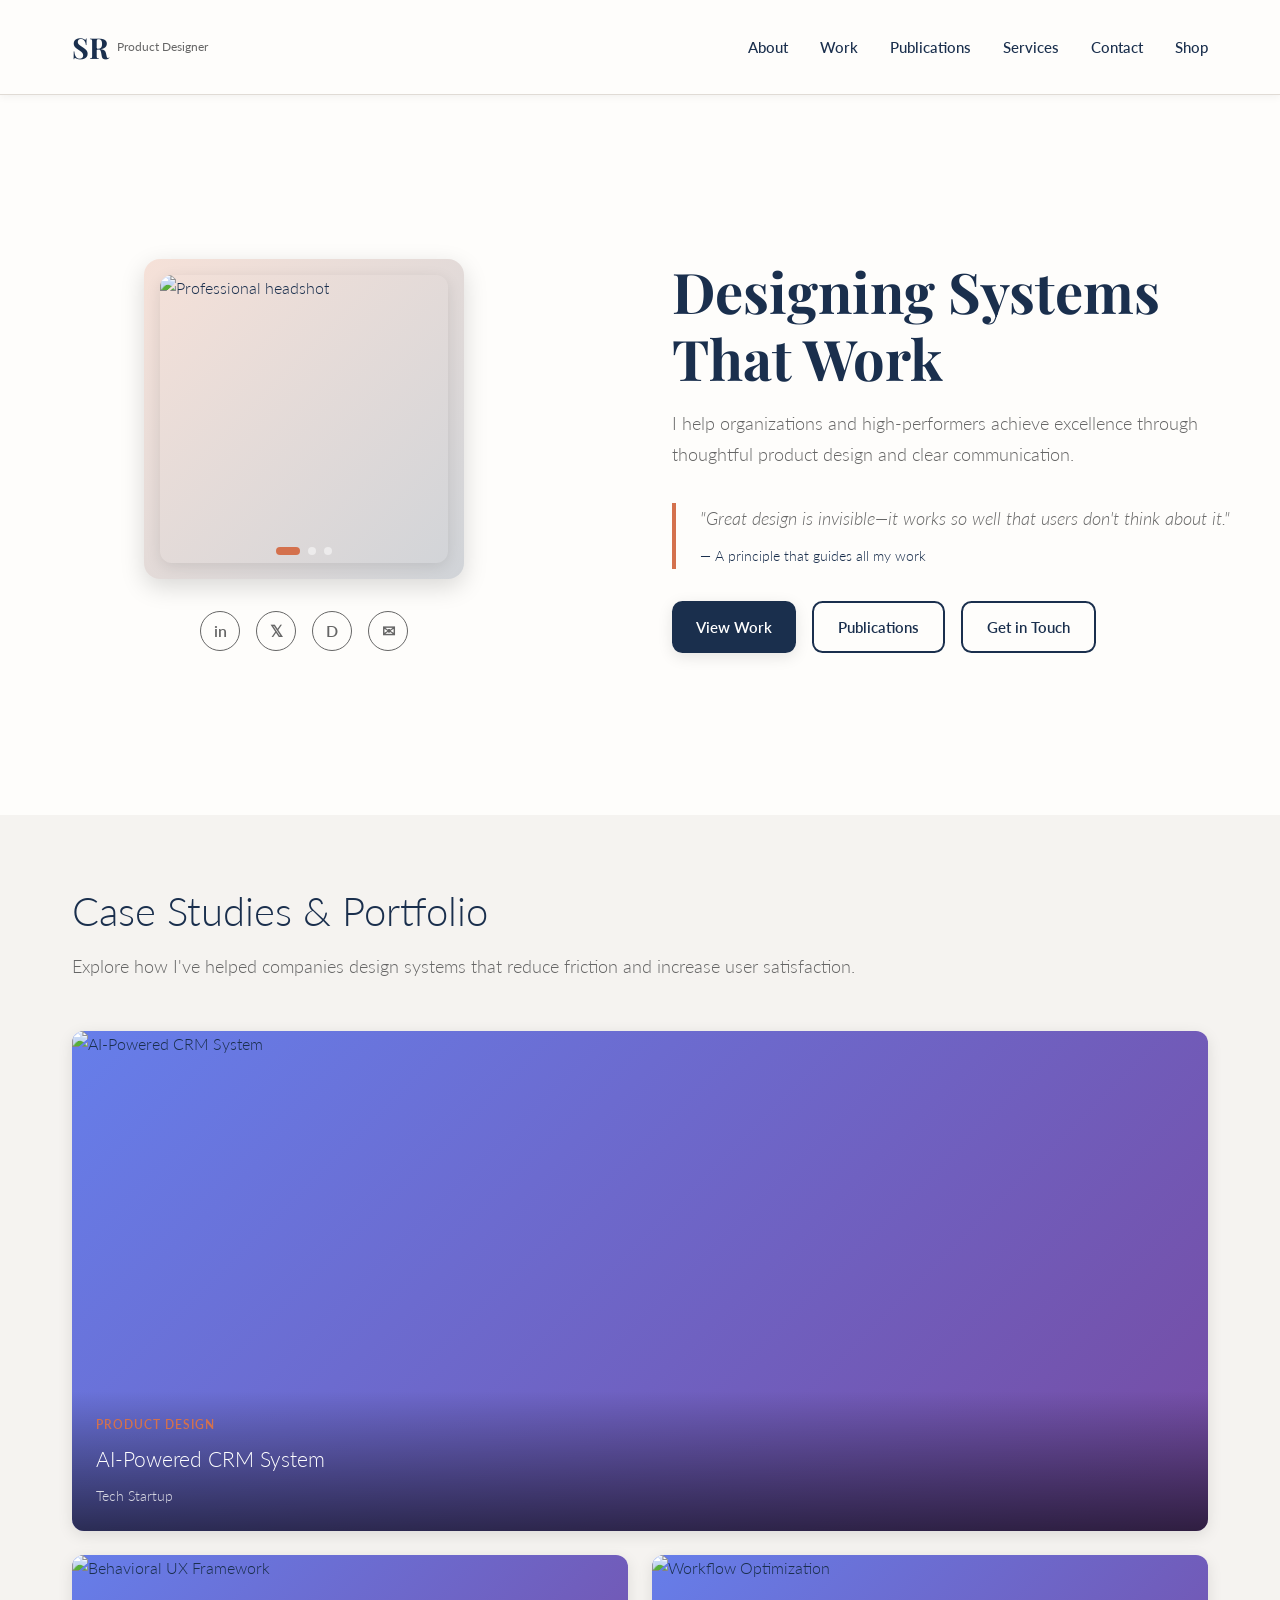
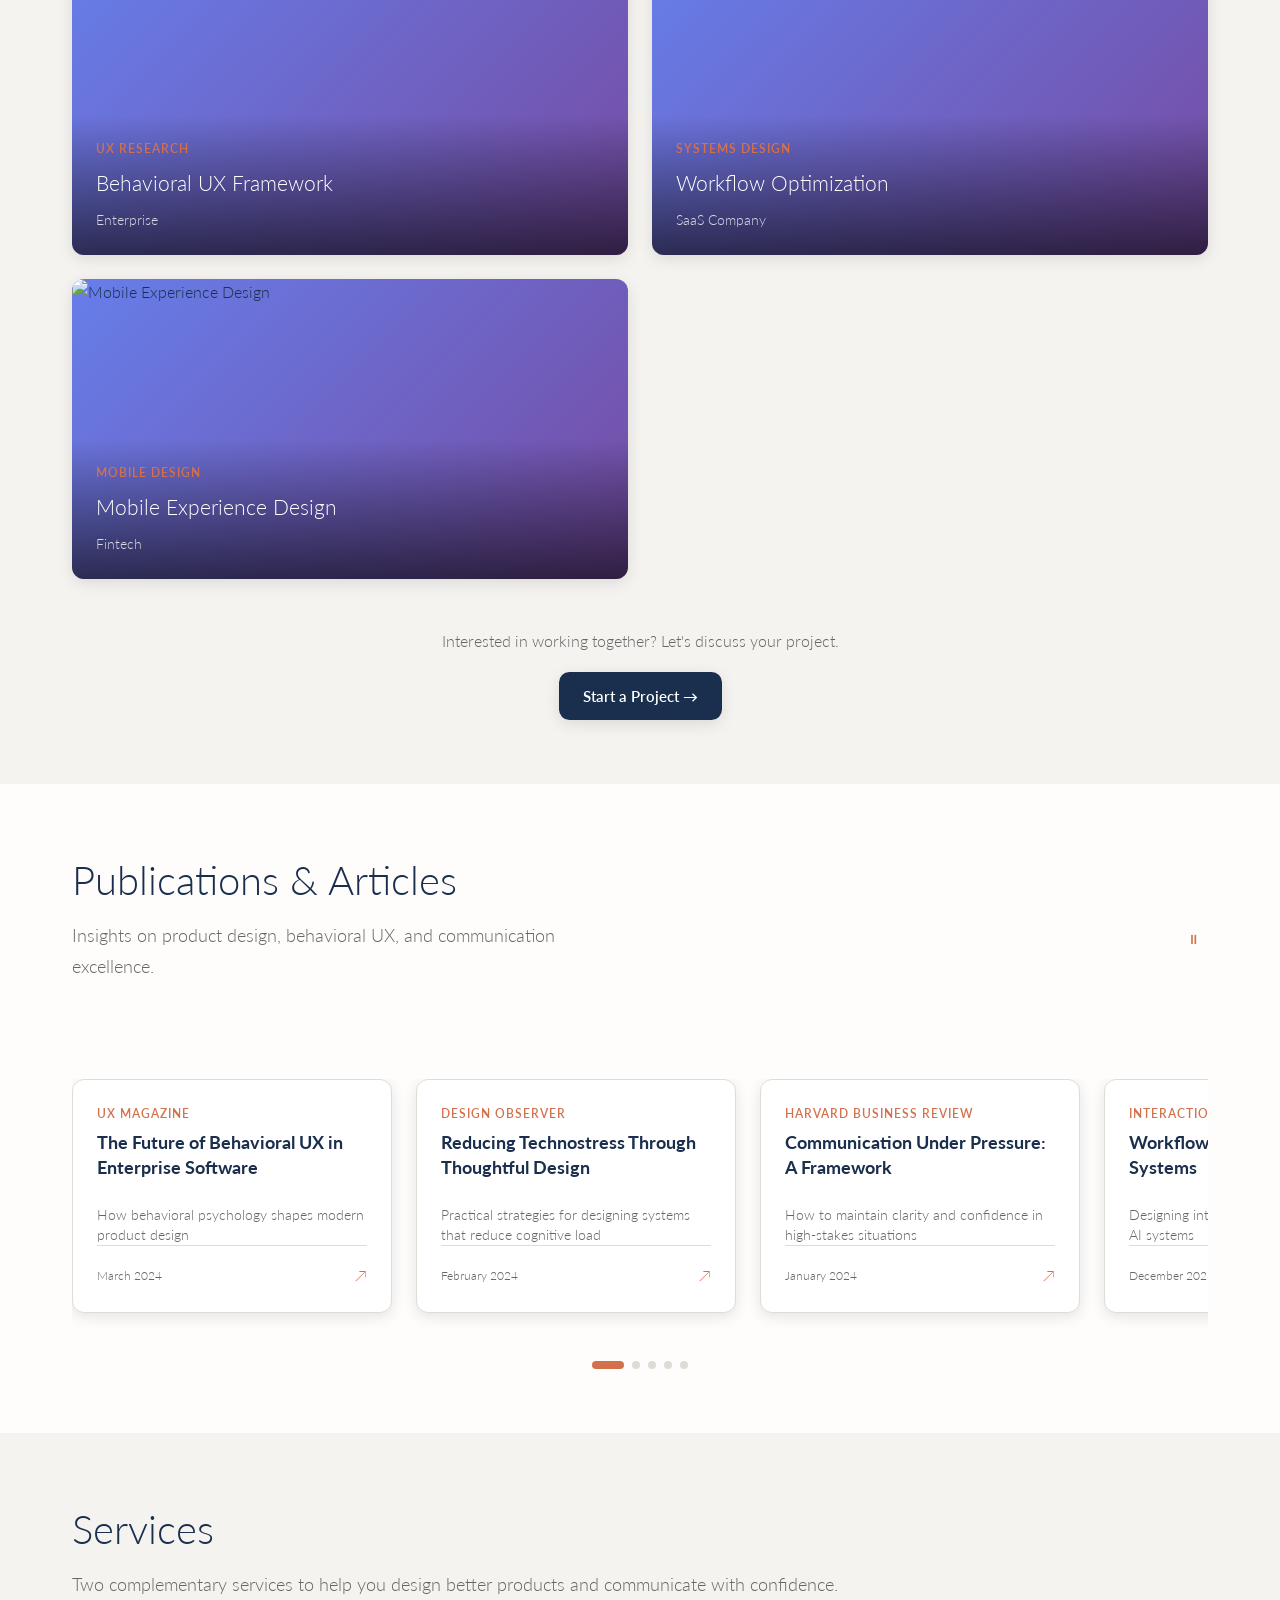
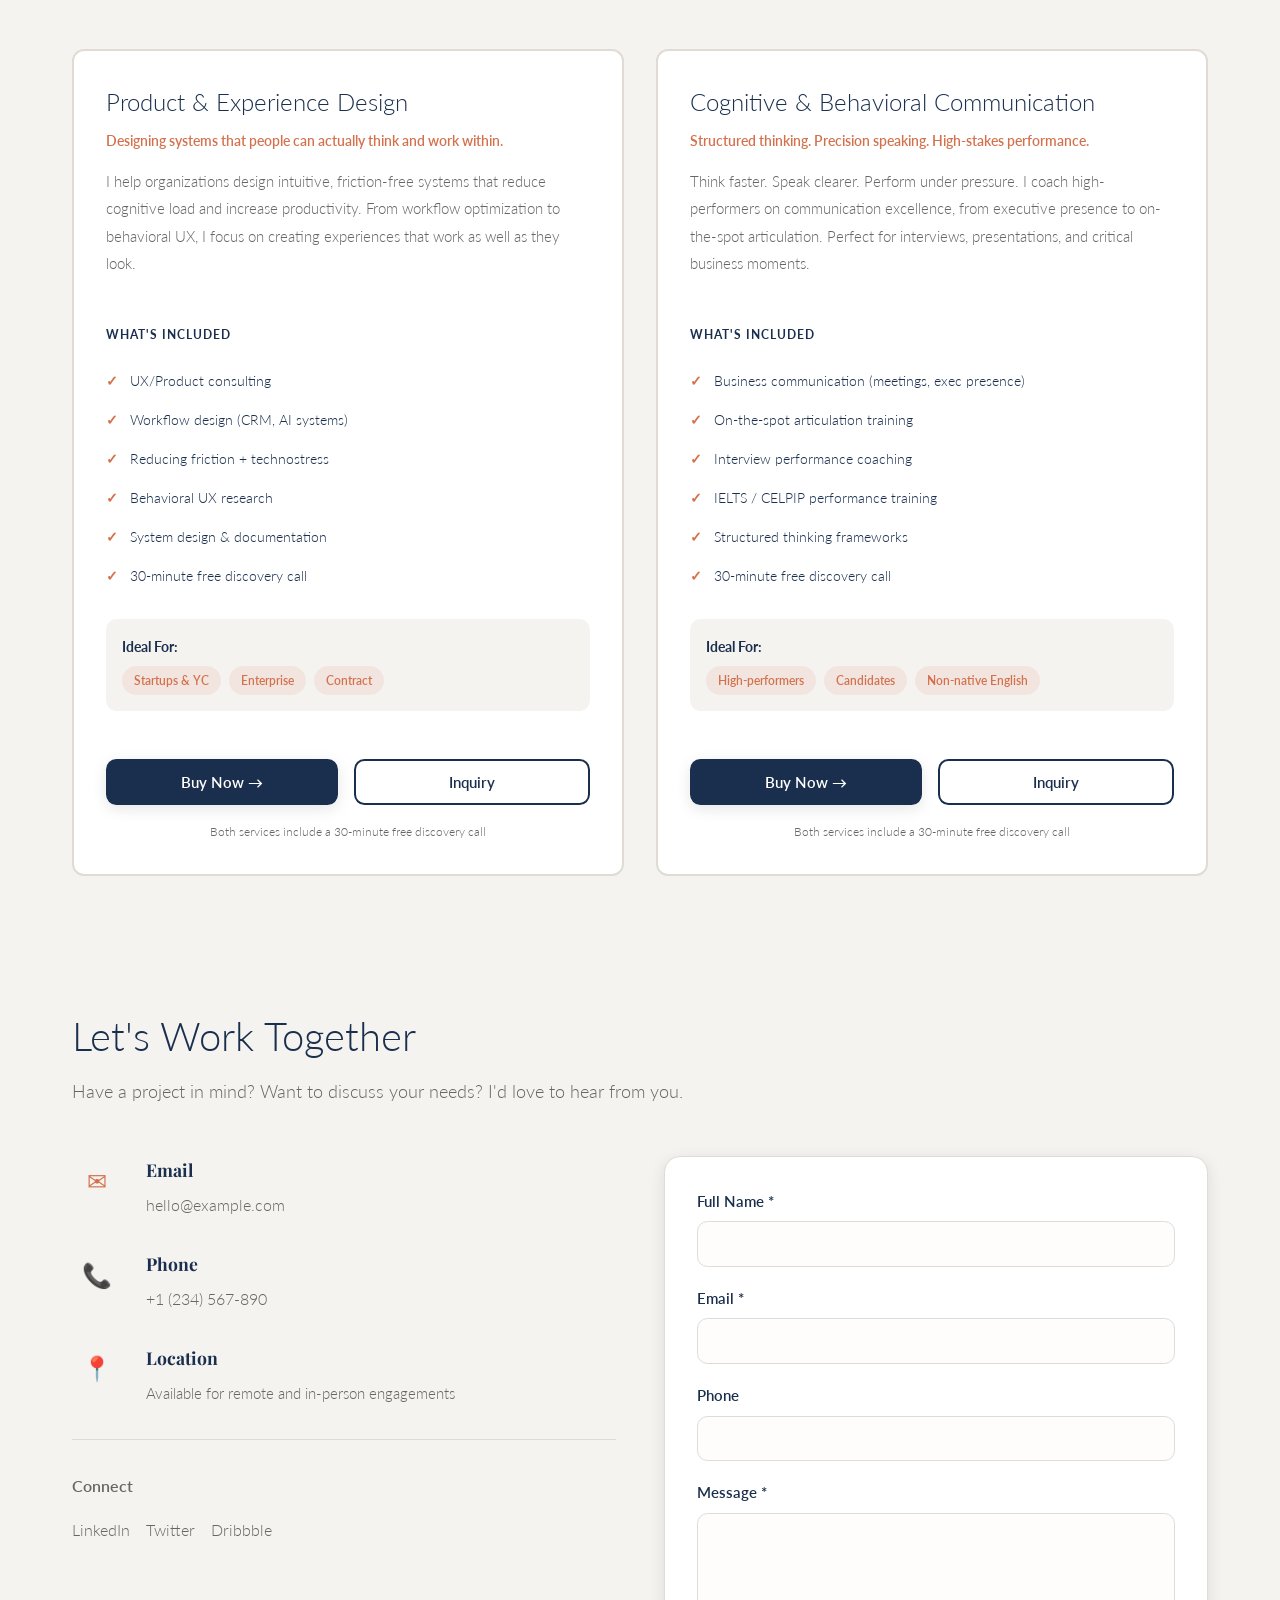
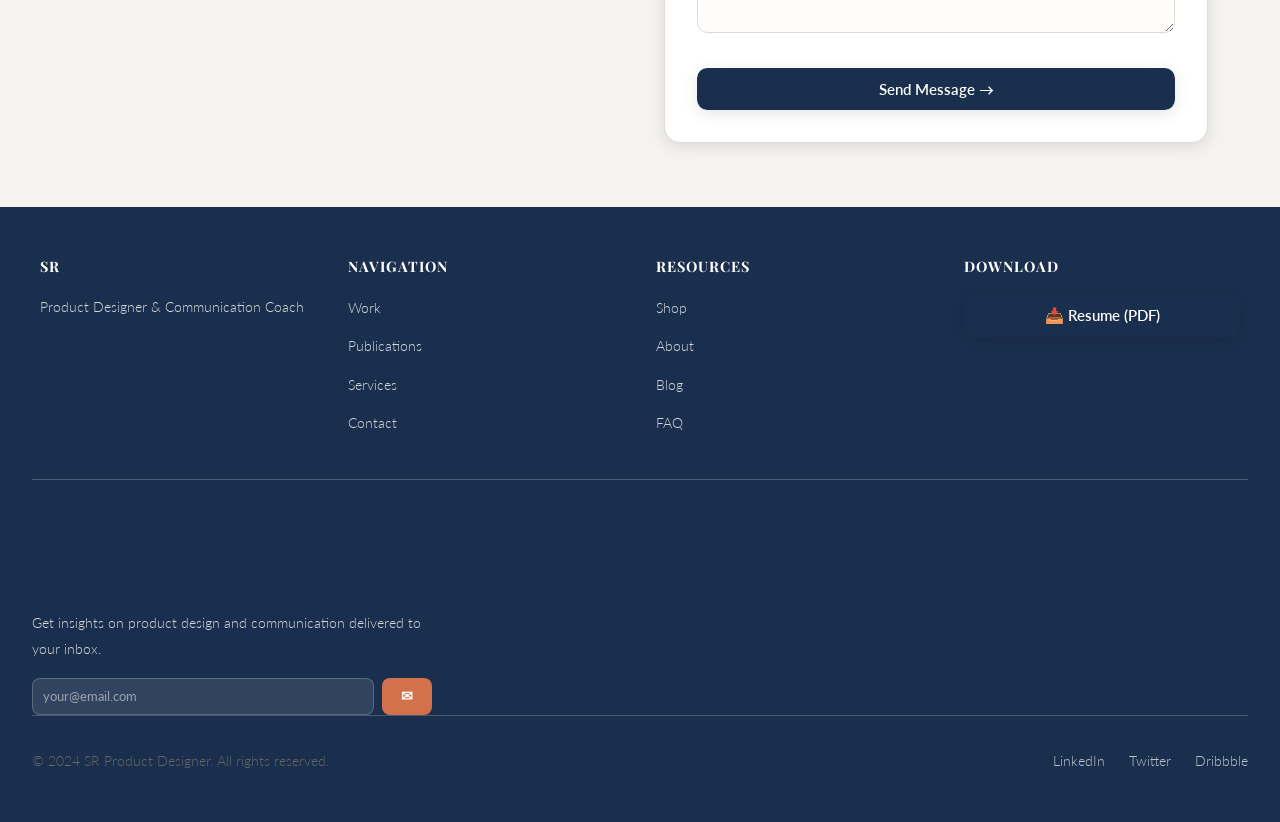
==== index.html @ 40fbd29f "Add files via upload" ====
<!DOCTYPE html>
<html lang="en">
<head>
  <meta charset="UTF-8">
  <meta name="viewport" content="width=device-width, initial-scale=1.0">
  <title>SR - Product Designer & Communication Coach</title>
  <link rel="preconnect" href="https://fonts.googleapis.com">
  <link rel="preconnect" href="https://fonts.gstatic.com" crossorigin>
  <link href="https://fonts.googleapis.com/css2?family=Playfair+Display:wght@600;700;800&family=Lato:wght@300;400;500;600;700&display=swap" rel="stylesheet">
  <link rel="stylesheet" href="styles.css">
</head>
<body>
  <!-- HEADER -->
  <header>
    <div class="header-container">
      <a href="index.html" class="logo">SR <span class="logo-subtitle">Product Designer</span></a>
      <nav>
        <a href="about.html">About</a>
        <a href="#case-studies">Work</a>
        <a href="#publications">Publications</a>
        <a href="#services">Services</a>
        <a href="#contact">Contact</a>
        <a href="shop.html">Shop</a>
      </nav>
    </div>
  </header>

  <!-- HERO SECTION -->
  <section class="hero">
    <div class="hero-image">
      <div class="hero-image-wrapper">
        <div class="hero-image-outer"></div>
        <div class="hero-image-inner">
          <img src="" alt="Professional headshot" style="opacity: 1; transition: opacity 0.7s ease;">
        </div>
        <div class="carousel-dots">
          <button class="active"></button>
          <button></button>
          <button></button>
        </div>
      </div>
      <div class="social-icons">
        <a href="https://linkedin.com" target="_blank" title="LinkedIn">in</a>
        <a href="https://twitter.com" target="_blank" title="Twitter">𝕏</a>
        <a href="https://dribbble.com" target="_blank" title="Dribbble">D</a>
        <a href="mailto:hello@example.com" title="Email">✉</a>
      </div>
    </div>

    <div class="hero-content">
      <h1>Designing Systems That Work</h1>
      <p class="subtitle">I help organizations and high-performers achieve excellence through thoughtful product design and clear communication.</p>
      
      <blockquote class="hero-quote">
        <p>"Great design is invisible—it works so well that users don't think about it."</p>
        <p class="hero-quote-author">— A principle that guides all my work</p>
      </blockquote>

      <div class="hero-cta">
        <a href="#case-studies" class="btn btn-primary">View Work</a>
        <a href="#publications" class="btn btn-outline">Publications</a>
        <a href="#contact" class="btn btn-outline">Get in Touch</a>
      </div>
    </div>
  </section>

  <!-- CASE STUDIES SECTION -->
  <section id="case-studies" class="alt-bg">
    <div class="container">
      <div class="section-title">Case Studies & Portfolio</div>
      <p class="section-subtitle">Explore how I've helped companies design systems that reduce friction and increase user satisfaction.</p>

      <div class="case-grid">
        <a href="case-study.html?id=project-1" class="case-card-link">
          <div class="case-card">
            <div class="case-card-image">
              <img src="https://images.unsplash.com/photo-1552664730-d307ca884978?w=600&h=400&fit=crop" alt="AI-Powered CRM System">
            </div>
            <div class="case-card-overlay">
              <div class="case-card-overlay-content">
                <div class="case-card-overlay-category">Product Design</div>
                <div class="case-card-overlay-title">AI-Powered CRM System</div>
                <div class="case-card-overlay-description">Redesigned workflow for enterprise CRM with AI integration</div>
                <div class="case-card-overlay-cta">View Case Study →</div>
              </div>
            </div>
            <div class="case-card-static">
              <div class="case-card-static-category">Product Design</div>
              <div class="case-card-static-title">AI-Powered CRM System</div>
              <div class="case-card-static-company">Tech Startup</div>
            </div>
          </div>
        </a>

        <a href="case-study.html?id=project-2" class="case-card-link">
          <div class="case-card">
            <div class="case-card-image">
              <img src="https://images.unsplash.com/photo-1517694712202-14dd9538aa97?w=600&h=400&fit=crop" alt="Behavioral UX Framework">
            </div>
            <div class="case-card-overlay">
              <div class="case-card-overlay-content">
                <div class="case-card-overlay-category">UX Research</div>
                <div class="case-card-overlay-title">Behavioral UX Framework</div>
                <div class="case-card-overlay-description">Reduced technostress through behavioral design principles</div>
                <div class="case-card-overlay-cta">View Case Study →</div>
              </div>
            </div>
            <div class="case-card-static">
              <div class="case-card-static-category">UX Research</div>
              <div class="case-card-static-title">Behavioral UX Framework</div>
              <div class="case-card-static-company">Enterprise</div>
            </div>
          </div>
        </a>

        <a href="case-study.html?id=project-3" class="case-card-link">
          <div class="case-card">
            <div class="case-card-image">
              <img src="https://images.unsplash.com/photo-1454165804606-c3d57bc86b40?w=600&h=400&fit=crop" alt="Workflow Optimization">
            </div>
            <div class="case-card-overlay">
              <div class="case-card-overlay-content">
                <div class="case-card-overlay-category">Systems Design</div>
                <div class="case-card-overlay-title">Workflow Optimization</div>
                <div class="case-card-overlay-description">Streamlined complex workflows reducing friction points</div>
                <div class="case-card-overlay-cta">View Case Study →</div>
              </div>
            </div>
            <div class="case-card-static">
              <div class="case-card-static-category">Systems Design</div>
              <div class="case-card-static-title">Workflow Optimization</div>
              <div class="case-card-static-company">SaaS Company</div>
            </div>
          </div>
        </a>

        <a href="case-study.html?id=project-4" class="case-card-link">
          <div class="case-card">
            <div class="case-card-image">
              <img src="https://images.unsplash.com/photo-1512941691920-25bda36dc643?w=600&h=400&fit=crop" alt="Mobile Experience Design">
            </div>
            <div class="case-card-overlay">
              <div class="case-card-overlay-content">
                <div class="case-card-overlay-category">Mobile Design</div>
                <div class="case-card-overlay-title">Mobile Experience Design</div>
                <div class="case-card-overlay-description">Designed intuitive mobile banking experience</div>
                <div class="case-card-overlay-cta">View Case Study →</div>
              </div>
            </div>
            <div class="case-card-static">
              <div class="case-card-static-category">Mobile Design</div>
              <div class="case-card-static-title">Mobile Experience Design</div>
              <div class="case-card-static-company">Fintech</div>
            </div>
          </div>
        </a>
      </div>

      <div class="case-cta">
        <p>Interested in working together? Let's discuss your project.</p>
        <a href="#contact" class="btn btn-primary">Start a Project →</a>
      </div>
    </div>
  </section>

  <!-- PUBLICATIONS SECTION -->
  <section id="publications">
    <div class="container">
      <div class="publications-header">
        <div class="publications-header-left">
          <div class="section-title">Publications & Articles</div>
          <p class="section-subtitle">Insights on product design, behavioral UX, and communication excellence.</p>
        </div>
        <div class="publications-controls">
          <button title="Play/Pause carousel">⏸</button>
        </div>
      </div>

      <div class="publications-carousel">
        <div class="publications-scroll">
          <a href="https://uxmag.com" target="_blank" class="publication-card">
            <div class="publication-card-header">
              <div class="publication-card-publication">UX Magazine</div>
              <div class="publication-card-title">The Future of Behavioral UX in Enterprise Software</div>
            </div>
            <p class="publication-card-excerpt">How behavioral psychology shapes modern product design</p>
            <div class="publication-card-footer">
              <div class="publication-card-date">March 2024</div>
              <div class="publication-card-icon">↗</div>
            </div>
          </a>

          <a href="https://designobserver.com" target="_blank" class="publication-card">
            <div class="publication-card-header">
              <div class="publication-card-publication">Design Observer</div>
              <div class="publication-card-title">Reducing Technostress Through Thoughtful Design</div>
            </div>
            <p class="publication-card-excerpt">Practical strategies for designing systems that reduce cognitive load</p>
            <div class="publication-card-footer">
              <div class="publication-card-date">February 2024</div>
              <div class="publication-card-icon">↗</div>
            </div>
          </a>

          <a href="https://hbr.org" target="_blank" class="publication-card">
            <div class="publication-card-header">
              <div class="publication-card-publication">Harvard Business Review</div>
              <div class="publication-card-title">Communication Under Pressure: A Framework</div>
            </div>
            <p class="publication-card-excerpt">How to maintain clarity and confidence in high-stakes situations</p>
            <div class="publication-card-footer">
              <div class="publication-card-date">January 2024</div>
              <div class="publication-card-icon">↗</div>
            </div>
          </a>

          <a href="https://interaction-design.org" target="_blank" class="publication-card">
            <div class="publication-card-header">
              <div class="publication-card-publication">Interaction Design Foundation</div>
              <div class="publication-card-title">Workflow Design for AI-Powered Systems</div>
            </div>
            <p class="publication-card-excerpt">Designing intuitive workflows for complex AI systems</p>
            <div class="publication-card-footer">
              <div class="publication-card-date">December 2023</div>
              <div class="publication-card-icon">↗</div>
            </div>
          </a>

          <a href="https://productschool.com" target="_blank" class="publication-card">
            <div class="publication-card-header">
              <div class="publication-card-publication">Product School</div>
              <div class="publication-card-title">The Psychology of Product Onboarding</div>
            </div>
            <p class="publication-card-excerpt">Using behavioral insights to improve user adoption</p>
            <div class="publication-card-footer">
              <div class="publication-card-date">November 2023</div>
              <div class="publication-card-icon">↗</div>
            </div>
          </a>
        </div>

        <div class="publications-indicators">
          <button class="publications-indicator active"></button>
          <button class="publications-indicator"></button>
          <button class="publications-indicator"></button>
          <button class="publications-indicator"></button>
          <button class="publications-indicator"></button>
        </div>
      </div>
    </div>
  </section>

  <!-- SERVICES SECTION -->
  <section id="services" class="alt-bg">
    <div class="container">
      <div class="section-title">Services</div>
      <p class="section-subtitle">Two complementary services to help you design better products and communicate with confidence.</p>

      <div class="services-grid">
        <!-- Service 1 -->
        <div class="service-card">
          <div class="service-card-title">Product & Experience Design</div>
          <div class="service-card-subtitle">Designing systems that people can actually think and work within.</div>
          <p class="service-card-description">I help organizations design intuitive, friction-free systems that reduce cognitive load and increase productivity. From workflow optimization to behavioral UX, I focus on creating experiences that work as well as they look.</p>

          <div class="service-card-section-title">What's Included</div>
          <ul class="service-features">
            <li>UX/Product consulting</li>
            <li>Workflow design (CRM, AI systems)</li>
            <li>Reducing friction + technostress</li>
            <li>Behavioral UX research</li>
            <li>System design & documentation</li>
            <li>30-minute free discovery call</li>
          </ul>

          <div class="service-ideal">
            <strong>Ideal For:</strong>
            <div class="service-ideal-tags">
              <span class="service-ideal-tag">Startups & YC</span>
              <span class="service-ideal-tag">Enterprise</span>
              <span class="service-ideal-tag">Contract</span>
            </div>
          </div>

          <div class="service-cta">
            <button class="btn btn-primary" onclick="document.getElementById('contact').scrollIntoView({behavior:'smooth'})">Buy Now →</button>
            <button class="btn btn-outline" onclick="document.getElementById('contact').scrollIntoView({behavior:'smooth'})">Inquiry</button>
          </div>
          <p class="service-note">Both services include a 30-minute free discovery call</p>
        </div>

        <!-- Service 2 -->
        <div class="service-card">
          <div class="service-card-title">Cognitive & Behavioral Communication</div>
          <div class="service-card-subtitle">Structured thinking. Precision speaking. High-stakes performance.</div>
          <p class="service-card-description">Think faster. Speak clearer. Perform under pressure. I coach high-performers on communication excellence, from executive presence to on-the-spot articulation. Perfect for interviews, presentations, and critical business moments.</p>

          <div class="service-card-section-title">What's Included</div>
          <ul class="service-features">
            <li>Business communication (meetings, exec presence)</li>
            <li>On-the-spot articulation training</li>
            <li>Interview performance coaching</li>
            <li>IELTS / CELPIP performance training</li>
            <li>Structured thinking frameworks</li>
            <li>30-minute free discovery call</li>
          </ul>

          <div class="service-ideal">
            <strong>Ideal For:</strong>
            <div class="service-ideal-tags">
              <span class="service-ideal-tag">High-performers</span>
              <span class="service-ideal-tag">Candidates</span>
              <span class="service-ideal-tag">Non-native English</span>
            </div>
          </div>

          <div class="service-cta">
            <button class="btn btn-primary" onclick="document.getElementById('contact').scrollIntoView({behavior:'smooth'})">Buy Now →</button>
            <button class="btn btn-outline" onclick="document.getElementById('contact').scrollIntoView({behavior:'smooth'})">Inquiry</button>
          </div>
          <p class="service-note">Both services include a 30-minute free discovery call</p>
        </div>
      </div>
    </div>
  </section>

  <!-- CONTACT SECTION -->
  <section id="contact" class="alt-bg">
    <div class="container">
      <div class="section-title">Let's Work Together</div>
      <p class="section-subtitle" style="margin-bottom: 3rem;">Have a project in mind? Want to discuss your needs? I'd love to hear from you.</p>

      <div class="contact-wrapper">
        <!-- Contact Info -->
        <div class="contact-info">
          <div class="contact-info-item">
            <div class="contact-info-icon">✉</div>
            <div class="contact-info-content">
              <h3>Email</h3>
              <a href="mailto:hello@example.com">hello@example.com</a>
            </div>
          </div>

          <div class="contact-info-item">
            <div class="contact-info-icon">📞</div>
            <div class="contact-info-content">
              <h3>Phone</h3>
              <a href="tel:+1234567890">+1 (234) 567-890</a>
            </div>
          </div>

          <div class="contact-info-item">
            <div class="contact-info-icon">📍</div>
            <div class="contact-info-content">
              <h3>Location</h3>
              <p>Available for remote and in-person engagements</p>
            </div>
          </div>

          <div style="border-top: 1px solid #e0dbd5; padding-top: 2rem;">
            <p style="font-weight: 600; margin-bottom: 1rem;">Connect</p>
            <div style="display: flex; gap: 1rem;">
              <a href="https://linkedin.com" target="_blank" style="color: #666; transition: color 0.3s;">LinkedIn</a>
              <a href="https://twitter.com" target="_blank" style="color: #666; transition: color 0.3s;">Twitter</a>
              <a href="https://dribbble.com" target="_blank" style="color: #666; transition: color 0.3s;">Dribbble</a>
            </div>
          </div>
        </div>

        <!-- Contact Form -->
        <form class="contact-form">
          <div class="form-group">
            <label>Full Name *</label>
            <input type="text" name="fullName" required>
          </div>

          <div class="form-group">
            <label>Email *</label>
            <input type="email" name="email" required>
          </div>

          <div class="form-group">
            <label>Phone</label>
            <input type="tel" name="phone">
          </div>

          <div class="form-group">
            <label>Message *</label>
            <textarea name="message" required></textarea>
          </div>

          <button type="submit" class="btn btn-primary form-submit">Send Message →</button>
        </form>
      </div>
    </div>
  </section>

  <!-- FOOTER -->
  <footer>
    <div class="footer-container">
      <div class="footer-section">
        <h4>SR</h4>
        <p>Product Designer & Communication Coach</p>
      </div>

      <div class="footer-section">
        <h4>Navigation</h4>
        <ul>
          <li><a href="#case-studies">Work</a></li>
          <li><a href="#publications">Publications</a></li>
          <li><a href="#services">Services</a></li>
          <li><a href="#contact">Contact</a></li>
        </ul>
      </div>

      <div class="footer-section">
        <h4>Resources</h4>
        <ul>
          <li><a href="shop.html">Shop</a></li>
          <li><a href="about.html">About</a></li>
          <li><a href="#">Blog</a></li>
          <li><a href="#">FAQ</a></li>
        </ul>
      </div>

      <div class="footer-section">
        <h4>Download</h4>
        <button class="btn btn-primary" onclick="alert('Resume download - implement with your PDF URL')" style="width: 100%; justify-content: center;">📥 Resume (PDF)</button>
      </div>
    </div>

    <div class="footer-divider"></div>

    <div class="footer-newsletter">
      <h4>Stay Updated</h4>
      <p>Get insights on product design and communication delivered to your inbox.</p>
      <form class="footer-newsletter-form" onsubmit="event.preventDefault(); alert('Newsletter signup - implement with backend');">
        <input type="email" placeholder="your@email.com" required>
        <button type="submit">✉</button>
      </form>
    </div>

    <div class="footer-bottom">
      <p>© 2024 SR Product Designer. All rights reserved.</p>
      <div class="footer-bottom-links">
        <a href="https://linkedin.com" target="_blank">LinkedIn</a>
        <a href="https://twitter.com" target="_blank">Twitter</a>
        <a href="https://dribbble.com" target="_blank">Dribbble</a>
      </div>
    </div>
  </footer>

  <!-- NEWSLETTER POPUP -->
  <div class="newsletter-overlay" style="display: none;">
    <div class="newsletter-modal">
      <button class="newsletter-close">✕</button>
      <div class="newsletter-header">
        <h2>Get Exclusive Insights</h2>
        <p>Join 500+ designers and leaders getting weekly tips on product design and communication.</p>
      </div>
      <form class="newsletter-form">
        <input type="email" placeholder="your@email.com" required>
        <button type="submit" class="btn btn-primary" style="width: 100%;">Subscribe →</button>
      </form>
      <div class="newsletter-benefits">
        <div class="newsletter-benefits-title">You'll get:</div>
        <ul>
          <li>✓ Weekly design insights</li>
          <li>✓ Communication frameworks</li>
          <li>✓ Exclusive resources</li>
        </ul>
      </div>
      <p class="newsletter-privacy">We respect your privacy. Unsubscribe anytime.</p>
    </div>
  </div>

  <script src="main.js"></script>
</body>
</html>
---- styles.css ----
/* ============================================
   SR PORTFOLIO - EXACT DESIGN SYSTEM
   Matching Manus React version perfectly
   ============================================ */

* {
  margin: 0;
  padding: 0;
  box-sizing: border-box;
}

:root {
  --primary: #1a2f4d;
  --primary-light: #2a4a6d;
  --primary-dark: #0f1f35;
  --accent: #d4714d;
  --accent-light: #e89070;
  --accent-dark: #c25a38;
  --secondary: #f5f3f0;
  --secondary-dark: #e8e4df;
  --background: #fefdfb;
  --foreground: #1a2f4d;
  --muted-foreground: #666666;
  --border: #e0dbd5;
  --card: #ffffff;
  
  --shadow-sm: 0 2px 8px rgba(0, 0, 0, 0.05);
  --shadow-md: 0 4px 15px rgba(0, 0, 0, 0.1);
  --shadow-lg: 0 8px 25px rgba(0, 0, 0, 0.15);
  --shadow-xl: 0 12px 40px rgba(0, 0, 0, 0.2);
}

html {
  scroll-behavior: smooth;
}

body {
  font-family: 'Lato', -apple-system, BlinkMacSystemFont, 'Segoe UI', sans-serif;
  color: var(--foreground);
  background-color: var(--background);
  line-height: 1.6;
  font-weight: 300;
}

h1, h2, h3, h4, h5, h6 {
  font-family: 'Playfair Display', serif;
  color: var(--primary);
  font-weight: 700;
}

p {
  color: var(--muted-foreground);
  line-height: 1.8;
}

a {
  color: inherit;
  text-decoration: none;
}

/* ============================================
   HEADER & NAVIGATION
   ============================================ */

header {
  position: sticky;
  top: 0;
  z-index: 1000;
  background: var(--background);
  border-bottom: 1px solid var(--border);
  box-shadow: var(--shadow-sm);
}

.header-container {
  max-width: 1200px;
  margin: 0 auto;
  padding: 1.5rem 2rem;
  display: flex;
  justify-content: space-between;
  align-items: center;
}

.logo {
  font-size: 1.8rem;
  font-weight: 700;
  color: var(--primary);
  font-family: 'Playfair Display', serif;
  display: flex;
  align-items: center;
  gap: 0.5rem;
}

.logo-subtitle {
  font-size: 0.75rem;
  color: var(--muted-foreground);
  font-family: 'Lato', sans-serif;
  font-weight: 400;
}

nav {
  display: flex;
  gap: 2rem;
  align-items: center;
}

nav a {
  font-size: 0.95rem;
  font-weight: 500;
  color: var(--foreground);
  transition: color 0.3s ease;
  position: relative;
}

nav a:hover {
  color: var(--accent);
}

nav a::after {
  content: '';
  position: absolute;
  bottom: -5px;
  left: 0;
  width: 0;
  height: 2px;
  background: var(--accent);
  transition: width 0.3s ease;
}

nav a:hover::after {
  width: 100%;
}

/* ============================================
   BUTTONS
   ============================================ */

.btn {
  display: inline-flex;
  align-items: center;
  justify-content: center;
  gap: 0.5rem;
  padding: 0.75rem 1.5rem;
  border-radius: 0.65rem;
  border: none;
  cursor: pointer;
  font-size: 0.95rem;
  font-weight: 600;
  transition: all 0.3s ease;
  font-family: 'Lato', sans-serif;
}

.btn-primary {
  background: var(--primary);
  color: white;
  box-shadow: var(--shadow-md);
}

.btn-primary:hover {
  background: var(--primary-dark);
  transform: translateY(-2px);
  box-shadow: var(--shadow-lg);
}

.btn-secondary {
  background: transparent;
  color: var(--accent);
  border: 2px solid var(--accent);
}

.btn-secondary:hover {
  background: var(--accent);
  color: white;
}

.btn-outline {
  background: transparent;
  color: var(--primary);
  border: 2px solid var(--primary);
}

.btn-outline:hover {
  background: var(--primary);
  color: white;
}

/* ============================================
   CONTAINER & SECTIONS
   ============================================ */

.container {
  max-width: 1200px;
  margin: 0 auto;
  padding: 0 2rem;
}

section {
  padding: 4rem 0;
}

section.alt-bg {
  background: var(--secondary);
}

/* ============================================
   HERO SECTION
   ============================================ */

.hero {
  display: grid;
  grid-template-columns: 1fr 1fr;
  gap: 4rem;
  align-items: center;
  min-height: 80vh;
  padding: 4rem 0;
}

.hero-image {
  position: relative;
  display: flex;
  flex-direction: column;
  align-items: center;
}

.hero-image-wrapper {
  position: relative;
  width: 320px;
  height: 320px;
  margin-bottom: 2rem;
}

.hero-image-outer {
  position: absolute;
  inset: 0;
  border-radius: 1rem;
  background: linear-gradient(135deg, rgba(212, 113, 77, 0.2), rgba(26, 47, 77, 0.2));
  box-shadow: var(--shadow-lg);
}

.hero-image-inner {
  position: absolute;
  inset: 1rem;
  border-radius: 0.75rem;
  overflow: hidden;
  box-shadow: var(--shadow-md);
}

.hero-image-inner img {
  width: 100%;
  height: 100%;
  object-fit: cover;
  transition: opacity 0.7s ease;
}

.carousel-dots {
  position: absolute;
  bottom: 1.5rem;
  left: 50%;
  transform: translateX(-50%);
  display: flex;
  gap: 0.5rem;
  z-index: 10;
}

.carousel-dots button {
  width: 8px;
  height: 8px;
  border-radius: 50%;
  background: rgba(255, 255, 255, 0.5);
  border: none;
  cursor: pointer;
  transition: all 0.3s ease;
}

.carousel-dots button.active {
  background: var(--accent);
  width: 24px;
  border-radius: 4px;
}

.social-icons {
  display: flex;
  gap: 1rem;
  justify-content: center;
}

.social-icons a {
  width: 40px;
  height: 40px;
  border: 1.5px solid var(--muted-foreground);
  border-radius: 50%;
  display: flex;
  align-items: center;
  justify-content: center;
  color: var(--muted-foreground);
  transition: all 0.3s ease;
  font-size: 1rem;
  font-weight: 600;
}

.social-icons a:hover {
  border-color: var(--accent);
  background: var(--accent);
  color: white;
}

.hero-content {
  space-y: 2rem;
}

.hero-content h1 {
  font-size: 3.5rem;
  line-height: 1.2;
  margin-bottom: 1rem;
}

.hero-content .subtitle {
  font-size: 1.1rem;
  color: var(--muted-foreground);
  margin-bottom: 1.5rem;
  line-height: 1.8;
}

.hero-quote {
  border-left: 4px solid var(--accent);
  padding-left: 1.5rem;
  margin: 2rem 0;
  font-style: italic;
  color: var(--muted-foreground);
  font-size: 1.1rem;
}

.hero-quote-author {
  font-size: 0.9rem;
  margin-top: 0.5rem;
  color: var(--foreground);
  font-style: normal;
}

.hero-cta {
  display: flex;
  gap: 1rem;
  margin-top: 2rem;
  flex-wrap: wrap;
}

/* ============================================
   CASE STUDIES SECTION
   ============================================ */

.section-title {
  font-size: 2.5rem;
  margin-bottom: 0.5rem;
}

.section-subtitle {
  color: var(--muted-foreground);
  font-size: 1.1rem;
  margin-bottom: 3rem;
}

.case-grid {
  display: grid;
  grid-template-columns: repeat(2, 1fr);
  gap: 1.5rem;
  auto-rows: max-content;
  margin-bottom: 3rem;
}

.case-grid > a:first-child {
  grid-column: span 2;
  grid-row: span 2;
}

.case-card {
  position: relative;
  overflow: hidden;
  border-radius: 0.75rem;
  box-shadow: var(--shadow-md);
  transition: all 0.3s ease;
  cursor: pointer;
  height: 300px;
  display: flex;
  align-items: flex-end;
}

.case-grid > a:first-child .case-card {
  height: 500px;
}

.case-card:hover {
  transform: translateY(-8px);
  box-shadow: var(--shadow-lg);
}

.case-card-image {
  position: absolute;
  inset: 0;
  width: 100%;
  height: 100%;
  background: linear-gradient(135deg, #667eea 0%, #764ba2 100%);
  overflow: hidden;
}

.case-card-image img {
  width: 100%;
  height: 100%;
  object-fit: cover;
  transition: transform 0.5s ease;
}

.case-card:hover .case-card-image img {
  transform: scale(1.05);
}

.case-card-overlay {
  position: absolute;
  inset: 0;
  background: linear-gradient(to top, rgba(26, 47, 77, 0.95), rgba(26, 47, 77, 0.5), transparent);
  opacity: 0;
  transition: opacity 0.3s ease;
  display: flex;
  flex-direction: column;
  justify-content: flex-end;
  padding: 2rem;
  z-index: 2;
}

.case-card:hover .case-card-overlay {
  opacity: 1;
}

.case-card-overlay-content {
  space-y: 1rem;
}

.case-card-overlay-category {
  font-size: 0.75rem;
  color: var(--accent);
  text-transform: uppercase;
  letter-spacing: 1px;
  font-weight: 600;
  margin-bottom: 0.5rem;
}

.case-card-overlay-title {
  font-size: 1.5rem;
  color: white;
  margin-bottom: 0.5rem;
}

.case-card-overlay-description {
  font-size: 0.9rem;
  color: rgba(255, 255, 255, 0.9);
  margin-bottom: 1rem;
}

.case-card-overlay-cta {
  display: flex;
  align-items: center;
  gap: 0.5rem;
  color: var(--accent);
  font-weight: 600;
  font-size: 0.9rem;
  transition: transform 0.3s ease;
}

.case-card:hover .case-card-overlay-cta {
  transform: translateX(4px);
}

.case-card-static {
  position: absolute;
  bottom: 0;
  left: 0;
  right: 0;
  padding: 1.5rem;
  background: linear-gradient(to top, rgba(0, 0, 0, 0.6), transparent);
  z-index: 1;
  transition: opacity 0.3s ease;
}

.case-card:hover .case-card-static {
  opacity: 0;
}

.case-card-static-category {
  font-size: 0.75rem;
  color: var(--accent);
  text-transform: uppercase;
  letter-spacing: 1px;
  font-weight: 600;
  margin-bottom: 0.5rem;
}

.case-card-static-title {
  font-size: 1.3rem;
  color: white;
  margin-bottom: 0.5rem;
}

.case-card-static-company {
  font-size: 0.9rem;
  color: rgba(255, 255, 255, 0.8);
}

.case-cta {
  text-align: center;
}

.case-cta p {
  margin-bottom: 1rem;
}

.case-cta .btn {
  display: inline-flex;
}

/* ============================================
   PUBLICATIONS SECTION
   ============================================ */

.publications-header {
  display: flex;
  justify-content: space-between;
  align-items: center;
  margin-bottom: 3rem;
}

.publications-header-left {
  max-width: 50%;
}

.publications-controls {
  display: flex;
  gap: 0.5rem;
}

.publications-controls button {
  padding: 0.5rem;
  background: transparent;
  border: none;
  cursor: pointer;
  color: var(--accent);
  transition: all 0.3s ease;
  display: flex;
  align-items: center;
  justify-content: center;
}

.publications-controls button:hover {
  background: var(--secondary);
  border-radius: 0.5rem;
}

.publications-carousel {
  position: relative;
  overflow: hidden;
}

.publications-scroll {
  display: flex;
  gap: 1.5rem;
  overflow-x: auto;
  padding-bottom: 1rem;
  scroll-behavior: smooth;
}

.publications-scroll::-webkit-scrollbar {
  display: none;
}

.publication-card {
  flex-shrink: 0;
  width: 320px;
  background: var(--card);
  border: 1px solid var(--border);
  border-radius: 0.75rem;
  padding: 1.5rem;
  box-shadow: var(--shadow-md);
  transition: all 0.3s ease;
  display: flex;
  flex-direction: column;
  justify-content: space-between;
  cursor: pointer;
}

.publication-card:hover {
  box-shadow: var(--shadow-lg);
  border-color: var(--accent);
  transform: scale(1.05);
}

.publication-card-header {
  margin-bottom: 1rem;
}

.publication-card-publication {
  font-size: 0.75rem;
  color: var(--accent);
  text-transform: uppercase;
  letter-spacing: 1px;
  font-weight: 600;
  margin-bottom: 0.5rem;
}

.publication-card-title {
  font-size: 1.1rem;
  font-weight: 700;
  color: var(--primary);
  margin-bottom: 0.5rem;
  transition: color 0.3s ease;
  line-height: 1.4;
  display: -webkit-box;
  -webkit-line-clamp: 2;
  -webkit-box-orient: vertical;
  overflow: hidden;
}

.publication-card:hover .publication-card-title {
  color: var(--accent);
}

.publication-card-excerpt {
  font-size: 0.85rem;
  color: var(--muted-foreground);
  line-height: 1.5;
  display: -webkit-box;
  -webkit-line-clamp: 2;
  -webkit-box-orient: vertical;
  overflow: hidden;
}

.publication-card-footer {
  display: flex;
  justify-content: space-between;
  align-items: center;
  padding-top: 1rem;
  border-top: 1px solid var(--border);
}

.publication-card-date {
  font-size: 0.75rem;
  color: var(--muted-foreground);
}

.publication-card-icon {
  color: var(--accent);
  transition: transform 0.3s ease;
}

.publication-card:hover .publication-card-icon {
  transform: translate(2px, -2px);
}

.publications-indicators {
  display: flex;
  gap: 0.5rem;
  justify-content: center;
  margin-top: 2rem;
}

.publications-indicator {
  width: 8px;
  height: 8px;
  border-radius: 50%;
  background: var(--border);
  border: none;
  cursor: pointer;
  transition: all 0.3s ease;
}

.publications-indicator.active {
  background: var(--accent);
  width: 32px;
  border-radius: 4px;
}

.publications-indicator:hover {
  background: var(--muted-foreground);
}

/* ============================================
   SERVICES SECTION
   ============================================ */

.services-grid {
  display: grid;
  grid-template-columns: repeat(auto-fit, minmax(350px, 1fr));
  gap: 2rem;
}

.service-card {
  background: var(--card);
  border: 2px solid var(--border);
  border-radius: 0.75rem;
  padding: 2rem;
  transition: all 0.3s ease;
  position: relative;
  display: flex;
  flex-direction: column;
}

.service-card::before {
  content: '';
  position: absolute;
  top: 0;
  left: 0;
  right: 0;
  height: 3px;
  background: linear-gradient(to right, var(--accent), var(--accent), transparent);
  border-radius: 0.75rem 0.75rem 0 0;
  opacity: 0;
  transition: opacity 0.3s ease;
}

.service-card:hover {
  border-color: var(--accent);
  box-shadow: var(--shadow-lg);
  transform: translateY(-8px);
}

.service-card:hover::before {
  opacity: 1;
}

.service-card-title {
  font-size: 1.5rem;
  margin-bottom: 0.5rem;
  transition: color 0.3s ease;
}

.service-card:hover .service-card-title {
  color: var(--accent);
}

.service-card-subtitle {
  color: var(--accent);
  font-weight: 600;
  font-size: 0.9rem;
  margin-bottom: 1rem;
}

.service-card-description {
  color: var(--muted-foreground);
  margin-bottom: 1.5rem;
  font-size: 0.95rem;
  line-height: 1.8;
}

.service-card-section-title {
  font-size: 0.75rem;
  font-weight: 700;
  text-transform: uppercase;
  letter-spacing: 1px;
  color: var(--primary);
  margin-bottom: 1rem;
  margin-top: 1.5rem;
}

.service-features {
  list-style: none;
  margin-bottom: 1.5rem;
  flex-grow: 1;
}

.service-features li {
  display: flex;
  align-items: flex-start;
  gap: 0.75rem;
  padding: 0.5rem 0;
  color: var(--foreground);
  font-size: 0.9rem;
}

.service-features li::before {
  content: '✓';
  color: var(--accent);
  font-weight: 700;
  flex-shrink: 0;
}

.service-ideal {
  background: var(--secondary);
  padding: 1rem;
  border-radius: 0.65rem;
  margin-bottom: 1.5rem;
  font-size: 0.9rem;
  color: var(--foreground);
}

.service-ideal strong {
  display: block;
  margin-bottom: 0.5rem;
}

.service-ideal-tags {
  display: flex;
  flex-wrap: wrap;
  gap: 0.5rem;
}

.service-ideal-tag {
  display: inline-block;
  padding: 0.3rem 0.75rem;
  background: rgba(212, 113, 77, 0.1);
  color: var(--accent);
  font-size: 0.75rem;
  font-weight: 600;
  border-radius: 20px;
}

.service-cta {
  display: flex;
  gap: 1rem;
  margin-top: 1.5rem;
}

.service-cta .btn {
  flex: 1;
}

.service-note {
  font-size: 0.75rem;
  color: var(--muted-foreground);
  text-align: center;
  margin-top: 1rem;
}

/* ============================================
   CONTACT SECTION
   ============================================ */

.contact-wrapper {
  display: grid;
  grid-template-columns: 1fr 1fr;
  gap: 3rem;
}

.contact-info {
  display: flex;
  flex-direction: column;
  gap: 2rem;
}

.contact-info-item {
  display: flex;
  align-items: flex-start;
  gap: 1.5rem;
}

.contact-info-icon {
  width: 50px;
  height: 50px;
  display: flex;
  align-items: center;
  justify-content: center;
  flex-shrink: 0;
  color: var(--accent);
  font-size: 1.5rem;
}

.contact-info-content h3 {
  margin-bottom: 0.5rem;
  font-size: 1.1rem;
}

.contact-info-content p {
  color: var(--muted-foreground);
  font-size: 0.95rem;
}

.contact-info-content a {
  color: var(--muted-foreground);
  transition: color 0.3s ease;
}

.contact-info-content a:hover {
  color: var(--accent);
}

.contact-form {
  background: var(--card);
  border: 1px solid var(--border);
  border-radius: 1rem;
  padding: 2rem;
  box-shadow: var(--shadow-md);
  display: flex;
  flex-direction: column;
  gap: 1.2rem;
}

.form-group {
  display: flex;
  flex-direction: column;
}

.form-group label {
  margin-bottom: 0.5rem;
  font-weight: 600;
  font-size: 0.95rem;
}

.form-group input,
.form-group textarea,
.form-group select {
  padding: 0.8rem;
  border: 1px solid var(--border);
  border-radius: 0.65rem;
  font-family: 'Lato', sans-serif;
  font-size: 0.95rem;
  transition: all 0.3s ease;
  background: var(--background);
}

.form-group input:focus,
.form-group textarea:focus,
.form-group select:focus {
  outline: none;
  border-color: var(--accent);
  box-shadow: 0 0 0 3px rgba(212, 113, 77, 0.1);
}

.form-group textarea {
  resize: vertical;
  min-height: 120px;
}

.form-submit {
  margin-top: 1rem;
  width: 100%;
}

/* ============================================
   FOOTER
   ============================================ */

footer {
  background: var(--primary);
  color: white;
  padding: 3rem 2rem;
}

.footer-container {
  max-width: 1200px;
  margin: 0 auto;
  display: grid;
  grid-template-columns: repeat(4, 1fr);
  gap: 2rem;
  margin-bottom: 2rem;
}

.footer-section h4 {
  color: white;
  margin-bottom: 1rem;
  font-size: 0.9rem;
  text-transform: uppercase;
  letter-spacing: 1px;
  font-family: 'Playfair Display', serif;
}

.footer-section ul {
  list-style: none;
}

.footer-section ul li {
  margin-bottom: 0.8rem;
}

.footer-section a {
  color: rgba(255, 255, 255, 0.8);
  transition: color 0.3s ease;
  font-size: 0.9rem;
}

.footer-section a:hover {
  color: var(--accent);
}

.footer-section p {
  color: rgba(255, 255, 255, 0.8);
  font-size: 0.9rem;
}

.footer-divider {
  border-top: 1px solid rgba(255, 255, 255, 0.2);
  padding: 2rem 0;
  margin-bottom: 2rem;
}

.footer-newsletter {
  max-width: 400px;
}

.footer-newsletter h4 {
  margin-bottom: 0.5rem;
}

.footer-newsletter p {
  color: rgba(255, 255, 255, 0.8);
  margin-bottom: 1rem;
  font-size: 0.9rem;
}

.footer-newsletter-form {
  display: flex;
  gap: 0.5rem;
}

.footer-newsletter-form input {
  flex: 1;
  padding: 0.6rem;
  background: rgba(255, 255, 255, 0.1);
  border: 1px solid rgba(255, 255, 255, 0.2);
  border-radius: 0.5rem;
  color: white;
  font-family: 'Lato', sans-serif;
}

.footer-newsletter-form input::placeholder {
  color: rgba(255, 255, 255, 0.5);
}

.footer-newsletter-form input:focus {
  outline: none;
  border-color: var(--accent);
  box-shadow: 0 0 0 3px rgba(212, 113, 77, 0.2);
}

.footer-newsletter-form button {
  padding: 0.6rem 1.2rem;
  background: var(--accent);
  color: white;
  border: none;
  border-radius: 0.5rem;
  cursor: pointer;
  font-weight: 600;
  transition: all 0.3s ease;
  display: flex;
  align-items: center;
  gap: 0.5rem;
  font-size: 0.9rem;
}

.footer-newsletter-form button:hover {
  background: var(--accent-dark);
}

.footer-bottom {
  border-top: 1px solid rgba(255, 255, 255, 0.2);
  padding-top: 2rem;
  display: flex;
  justify-content: space-between;
  align-items: center;
  text-align: center;
  font-size: 0.9rem;
  color: rgba(255, 255, 255, 0.7);
}

.footer-bottom-links {
  display: flex;
  gap: 1.5rem;
}

.footer-bottom-links a {
  color: rgba(255, 255, 255, 0.7);
  transition: color 0.3s ease;
}

.footer-bottom-links a:hover {
  color: var(--accent);
}

/* ============================================
   ABOUT PAGE
   ============================================ */

.about-wrapper {
  display: grid;
  grid-template-columns: 2fr 1fr;
  gap: 3rem;
  align-items: start;
}

.about-content {
  display: flex;
  flex-direction: column;
  gap: 2rem;
}

.about-section {
  border-bottom: 1px solid var(--border);
  padding-bottom: 2rem;
}

.about-section:last-child {
  border-bottom: none;
}

.about-section h2 {
  font-size: 2rem;
  margin-bottom: 1rem;
}

.about-section p {
  color: var(--muted-foreground);
  line-height: 1.8;
  font-size: 0.95rem;
}

.about-achievements {
  display: grid;
  grid-template-columns: repeat(3, 1fr);
  gap: 1rem;
  margin-top: 1rem;
}

.achievement-card {
  background: var(--secondary);
  padding: 1.5rem;
  border-radius: 0.65rem;
  text-align: center;
}

.achievement-card .number {
  font-size: 2rem;
  color: var(--accent);
  font-weight: 700;
  margin-bottom: 0.5rem;
}

.achievement-card .label {
  font-size: 0.85rem;
  color: var(--muted-foreground);
}

.about-sidebar {
  background: var(--secondary);
  padding: 2rem;
  border-radius: 0.65rem;
  display: flex;
  flex-direction: column;
  gap: 1.5rem;
  height: fit-content;
  position: sticky;
  top: 100px;
}

.about-sidebar-image {
  width: 100%;
  aspect-ratio: 1;
  border-radius: 0.65rem;
  overflow: hidden;
  object-fit: cover;
}

.about-sidebar-name {
  text-align: center;
}

.about-sidebar-name h3 {
  font-size: 1.3rem;
  margin-bottom: 0.3rem;
}

.about-sidebar-name p {
  font-size: 0.85rem;
  color: var(--muted-foreground);
}

.about-sidebar-social {
  display: flex;
  gap: 0.8rem;
  justify-content: center;
}

.about-sidebar-social a {
  width: 35px;
  height: 35px;
  border: 1.5px solid var(--muted-foreground);
  border-radius: 50%;
  display: flex;
  align-items: center;
  justify-content: center;
  color: var(--muted-foreground);
  transition: all 0.3s ease;
  font-size: 0.9rem;
  font-weight: 600;
}

.about-sidebar-social a:hover {
  border-color: var(--accent);
  background: var(--accent);
  color: white;
}

.about-sidebar-divider {
  height: 1px;
  background: var(--border);
}

.about-sidebar-cta {
  width: 100%;
}

.about-portfolio-section {
  display: flex;
  flex-direction: column;
  gap: 0.8rem;
}

.about-portfolio-title {
  font-size: 0.8rem;
  font-weight: 600;
  text-transform: uppercase;
  letter-spacing: 1px;
  color: var(--primary);
}

.about-portfolio-carousel {
  position: relative;
  overflow: hidden;
  border-radius: 0.65rem;
  aspect-ratio: 1;
}

.about-portfolio-carousel img {
  width: 100%;
  height: 100%;
  object-fit: cover;
  border-radius: 0.65rem;
  transition: transform 0.3s ease;
}

.carousel-nav {
  display: flex;
  gap: 0.4rem;
  justify-content: center;
  margin-top: 0.5rem;
}

.carousel-nav button {
  width: 6px;
  height: 6px;
  border-radius: 50%;
  background: var(--border);
  border: none;
  cursor: pointer;
  transition: all 0.3s ease;
}

.carousel-nav button.active {
  background: var(--accent);
  width: 16px;
  border-radius: 3px;
}

/* ============================================
   SHOP PAGE
   ============================================ */

.shop-header {
  margin-bottom: 3rem;
}

.shop-header h1 {
  font-size: 2.5rem;
  margin-bottom: 0.5rem;
}

.shop-header p {
  color: var(--muted-foreground);
  font-size: 1.1rem;
}

.category-tabs {
  display: flex;
  gap: 1rem;
  margin-bottom: 2rem;
  flex-wrap: wrap;
  overflow-x: auto;
  padding-bottom: 1rem;
}

.category-tab {
  padding: 0.7rem 1.5rem;
  border: 2px solid var(--border);
  background: transparent;
  border-radius: 25px;
  cursor: pointer;
  font-weight: 600;
  transition: all 0.3s ease;
  white-space: nowrap;
  font-family: 'Lato', sans-serif;
}

.category-tab.active {
  background: var(--accent);
  color: white;
  border-color: var(--accent);
}

.category-tab:hover {
  border-color: var(--accent);
}

.products-grid {
  display: grid;
  grid-template-columns: repeat(auto-fill, minmax(280px, 1fr));
  gap: 2rem;
}

.product-card {
  background: var(--card);
  border: 1px solid var(--border);
  border-radius: 0.65rem;
  overflow: hidden;
  transition: all 0.3s ease;
  display: flex;
  flex-direction: column;
}

.product-card:hover {
  transform: translateY(-5px);
  box-shadow: var(--shadow-lg);
  border-color: var(--accent);
}

.product-image {
  width: 100%;
  height: 200px;
  background: linear-gradient(135deg, #667eea 0%, #764ba2 100%);
  overflow: hidden;
}

.product-content {
  padding: 1.5rem;
  display: flex;
  flex-direction: column;
  flex-grow: 1;
}

.product-category {
  font-size: 0.75rem;
  color: var(--accent);
  text-transform: uppercase;
  letter-spacing: 1px;
  font-weight: 600;
  margin-bottom: 0.5rem;
}

.product-title {
  font-size: 1.1rem;
  margin-bottom: 0.5rem;
}

.product-description {
  color: var(--muted-foreground);
  font-size: 0.85rem;
  margin-bottom: 1rem;
  flex-grow: 1;
}

.product-features {
  list-style: none;
  font-size: 0.8rem;
  color: var(--muted-foreground);
  margin-bottom: 1rem;
}

.product-features li {
  padding: 0.3rem 0;
}

.product-features li::before {
  content: '✓ ';
  color: var(--accent);
  font-weight: bold;
}

.product-footer {
  display: flex;
  justify-content: space-between;
  align-items: center;
  padding-top: 1rem;
  border-top: 1px solid var(--border);
}

.product-price {
  font-size: 1.3rem;
  font-weight: 700;
  color: var(--primary);
}

/* ============================================
   NEWSLETTER POPUP
   ============================================ */

.newsletter-overlay {
  position: fixed;
  inset: 0;
  z-index: 50;
  display: flex;
  align-items: center;
  justify-content: center;
  padding: 1rem;
  background: rgba(0, 0, 0, 0.5);
  backdrop-filter: blur(4px);
  animation: fadeIn 0.3s ease;
}

.newsletter-modal {
  background: var(--card);
  border: 1px solid var(--border);
  border-radius: 1rem;
  box-shadow: var(--shadow-xl);
  max-width: 420px;
  width: 100%;
  padding: 2rem;
  position: relative;
  animation: slideUp 0.3s ease;
}

.newsletter-close {
  position: absolute;
  top: 1rem;
  right: 1rem;
  background: var(--secondary);
  border: none;
  border-radius: 0.5rem;
  padding: 0.5rem;
  cursor: pointer;
  transition: all 0.3s ease;
  display: flex;
  align-items: center;
  justify-content: center;
}

.newsletter-close:hover {
  background: var(--secondary-dark);
}

.newsletter-header {
  margin-bottom: 1.5rem;
}

.newsletter-header h2 {
  font-size: 1.5rem;
  margin-bottom: 0.5rem;
}

.newsletter-header p {
  color: var(--muted-foreground);
  font-size: 0.95rem;
}

.newsletter-form {
  display: flex;
  flex-direction: column;
  gap: 1rem;
  margin-bottom: 1.5rem;
}

.newsletter-form input {
  padding: 0.8rem;
  border: 1px solid var(--border);
  border-radius: 0.65rem;
  font-family: 'Lato', sans-serif;
  font-size: 0.95rem;
}

.newsletter-form input:focus {
  outline: none;
  border-color: var(--accent);
  box-shadow: 0 0 0 3px rgba(212, 113, 77, 0.1);
}

.newsletter-benefits {
  padding: 1rem 0;
  border-top: 1px solid var(--border);
  border-bottom: 1px solid var(--border);
  margin-bottom: 1rem;
}

.newsletter-benefits-title {
  font-size: 0.75rem;
  font-weight: 600;
  text-transform: uppercase;
  letter-spacing: 1px;
  color: var(--primary);
  margin-bottom: 0.8rem;
}

.newsletter-benefits ul {
  list-style: none;
}

.newsletter-benefits li {
  font-size: 0.85rem;
  color: var(--muted-foreground);
  margin-bottom: 0.5rem;
}

.newsletter-privacy {
  font-size: 0.8rem;
  color: var(--muted-foreground);
  text-align: center;
}

.newsletter-success {
  text-align: center;
  padding: 2rem 0;
}

.newsletter-success-icon {
  width: 60px;
  height: 60px;
  background: rgba(212, 113, 77, 0.2);
  border-radius: 50%;
  display: flex;
  align-items: center;
  justify-content: center;
  margin: 0 auto 1rem;
  font-size: 2rem;
}

.newsletter-success h3 {
  font-size: 1.3rem;
  margin-bottom: 0.5rem;
}

.newsletter-success p {
  color: var(--muted-foreground);
  font-size: 0.95rem;
}

@keyframes fadeIn {
  from { opacity: 0; }
  to { opacity: 1; }
}

@keyframes slideUp {
  from {
    opacity: 0;
    transform: translateY(20px);
  }
  to {
    opacity: 1;
    transform: translateY(0);
  }
}

/* ============================================
   RESPONSIVE
   ============================================ */

@media (max-width: 768px) {
  .hero {
    grid-template-columns: 1fr;
    min-height: auto;
  }

  .hero-content h1 {
    font-size: 2.5rem;
  }

  .about-wrapper {
    grid-template-columns: 1fr;
  }

  .about-sidebar {
    position: static;
  }

  .contact-wrapper {
    grid-template-columns: 1fr;
  }

  nav {
    gap: 1rem;
    font-size: 0.85rem;
  }

  .header-container {
    padding: 1rem;
  }

  .case-grid {
    grid-template-columns: 1fr;
  }

  .case-grid > a:first-child {
    grid-column: span 1;
    grid-row: span 1;
  }

  .case-grid > a:first-child .case-card {
    height: 300px;
  }

  .services-grid {
    grid-template-columns: 1fr;
  }

  .about-achievements {
    grid-template-columns: 1fr;
  }

  .footer-container {
    grid-template-columns: repeat(2, 1fr);
  }

  section {
    padding: 2rem 0;
  }

  .hero-cta {
    flex-direction: column;
  }

  .hero-cta .btn {
    width: 100%;
  }

  .publications-header {
    flex-direction: column;
    align-items: flex-start;
  }

  .publications-header-left {
    max-width: 100%;
    margin-bottom: 1rem;
  }

  .publications-controls {
    align-self: flex-end;
  }
}

@media (max-width: 480px) {
  nav {
    flex-direction: column;
    gap: 0.5rem;
  }

  nav a {
    font-size: 0.8rem;
  }

  .hero-content h1 {
    font-size: 1.8rem;
  }

  .section-title {
    font-size: 1.8rem;
  }

  .products-grid {
    grid-template-columns: 1fr;
  }

  .category-tabs {
    flex-direction: column;
  }

  .category-tab {
    width: 100%;
  }

  .footer-container {
    grid-template-columns: 1fr;
  }

  .footer-bottom {
    flex-direction: column;
    gap: 1rem;
  }

  .footer-bottom-links {
    flex-direction: column;
  }
}
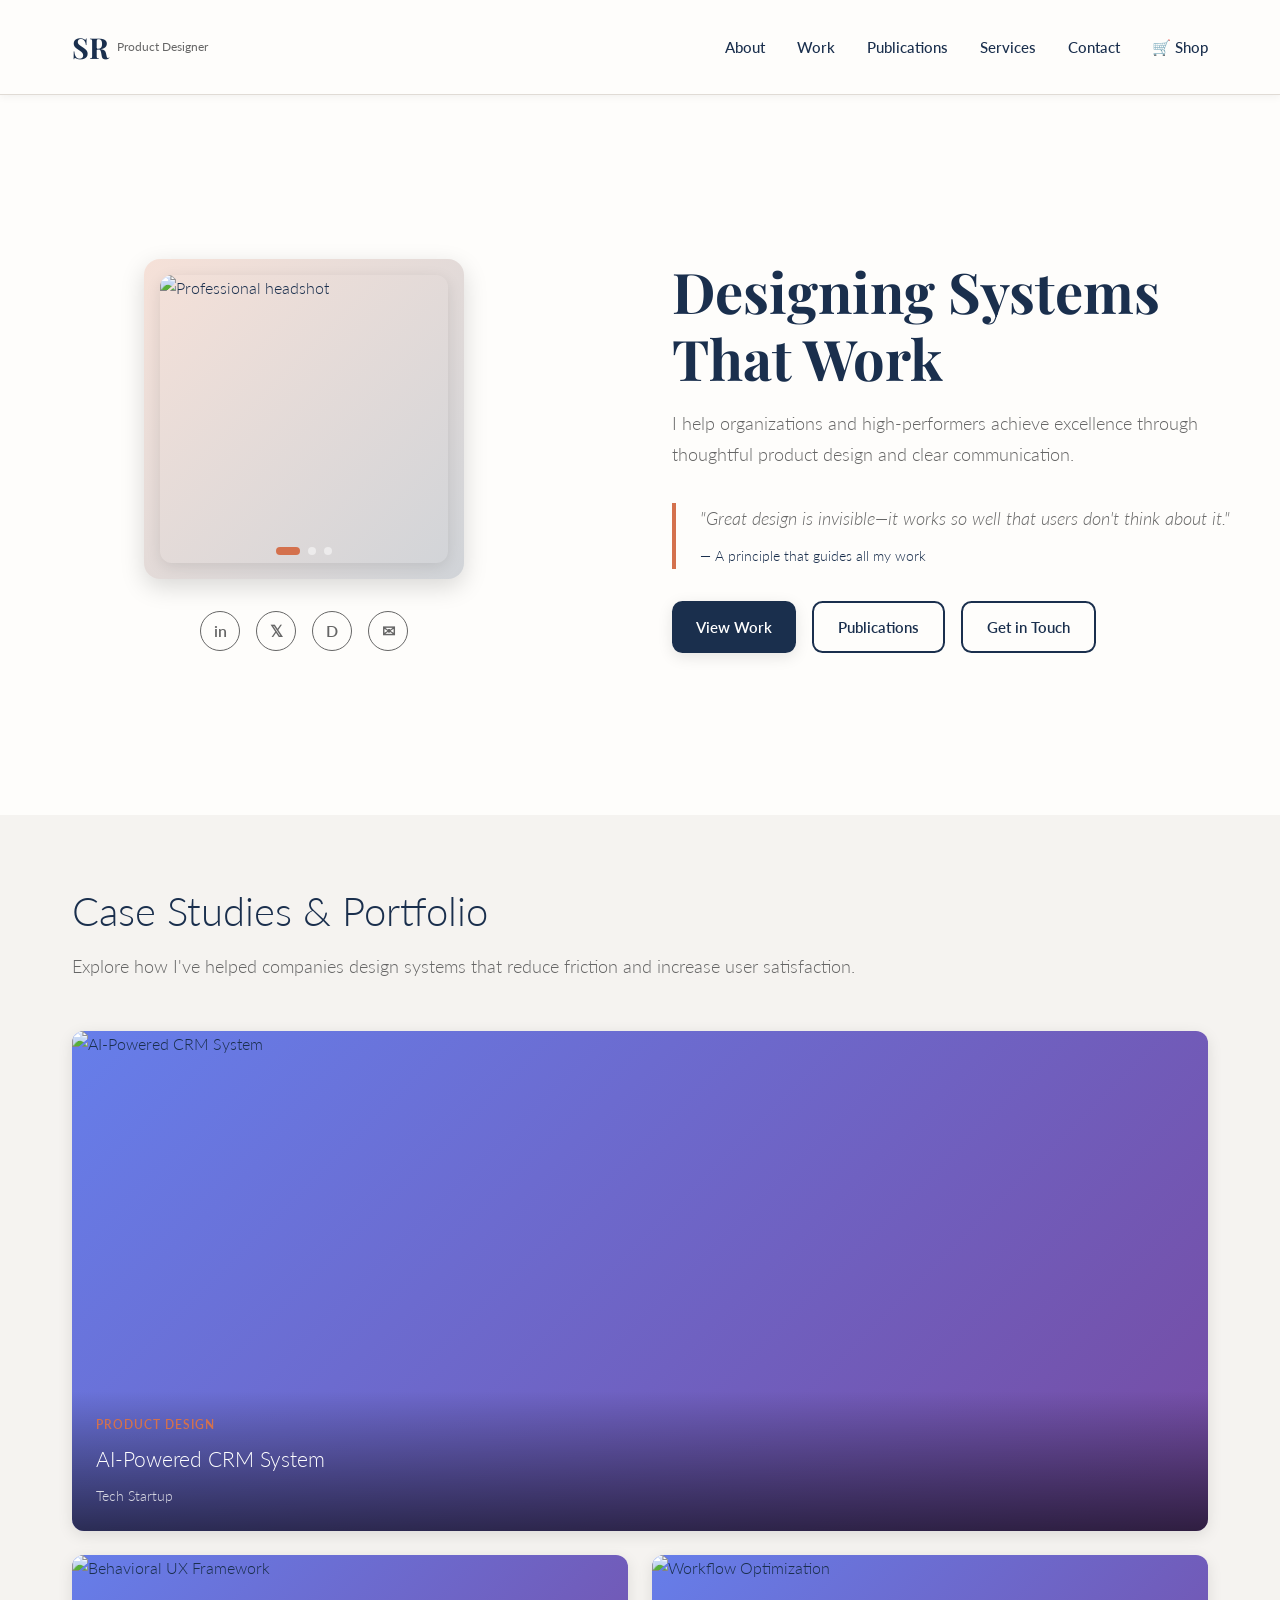
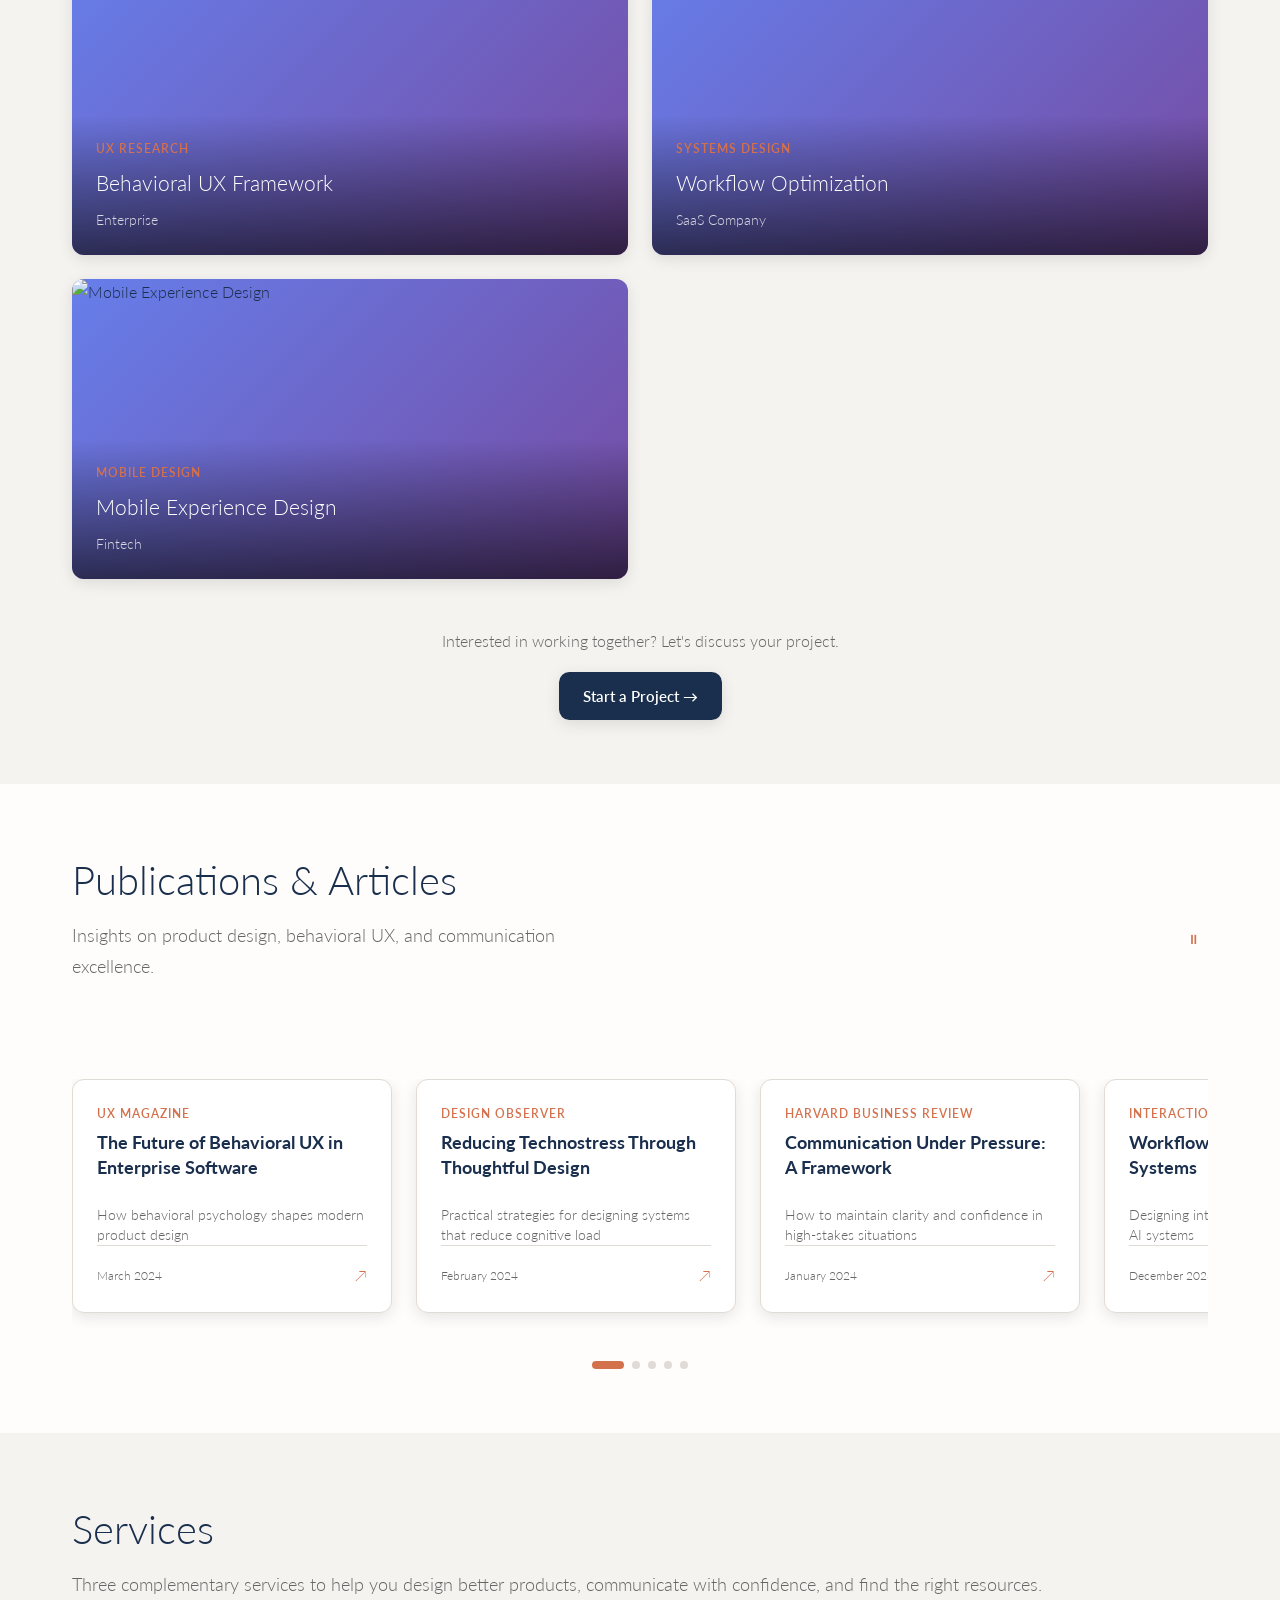
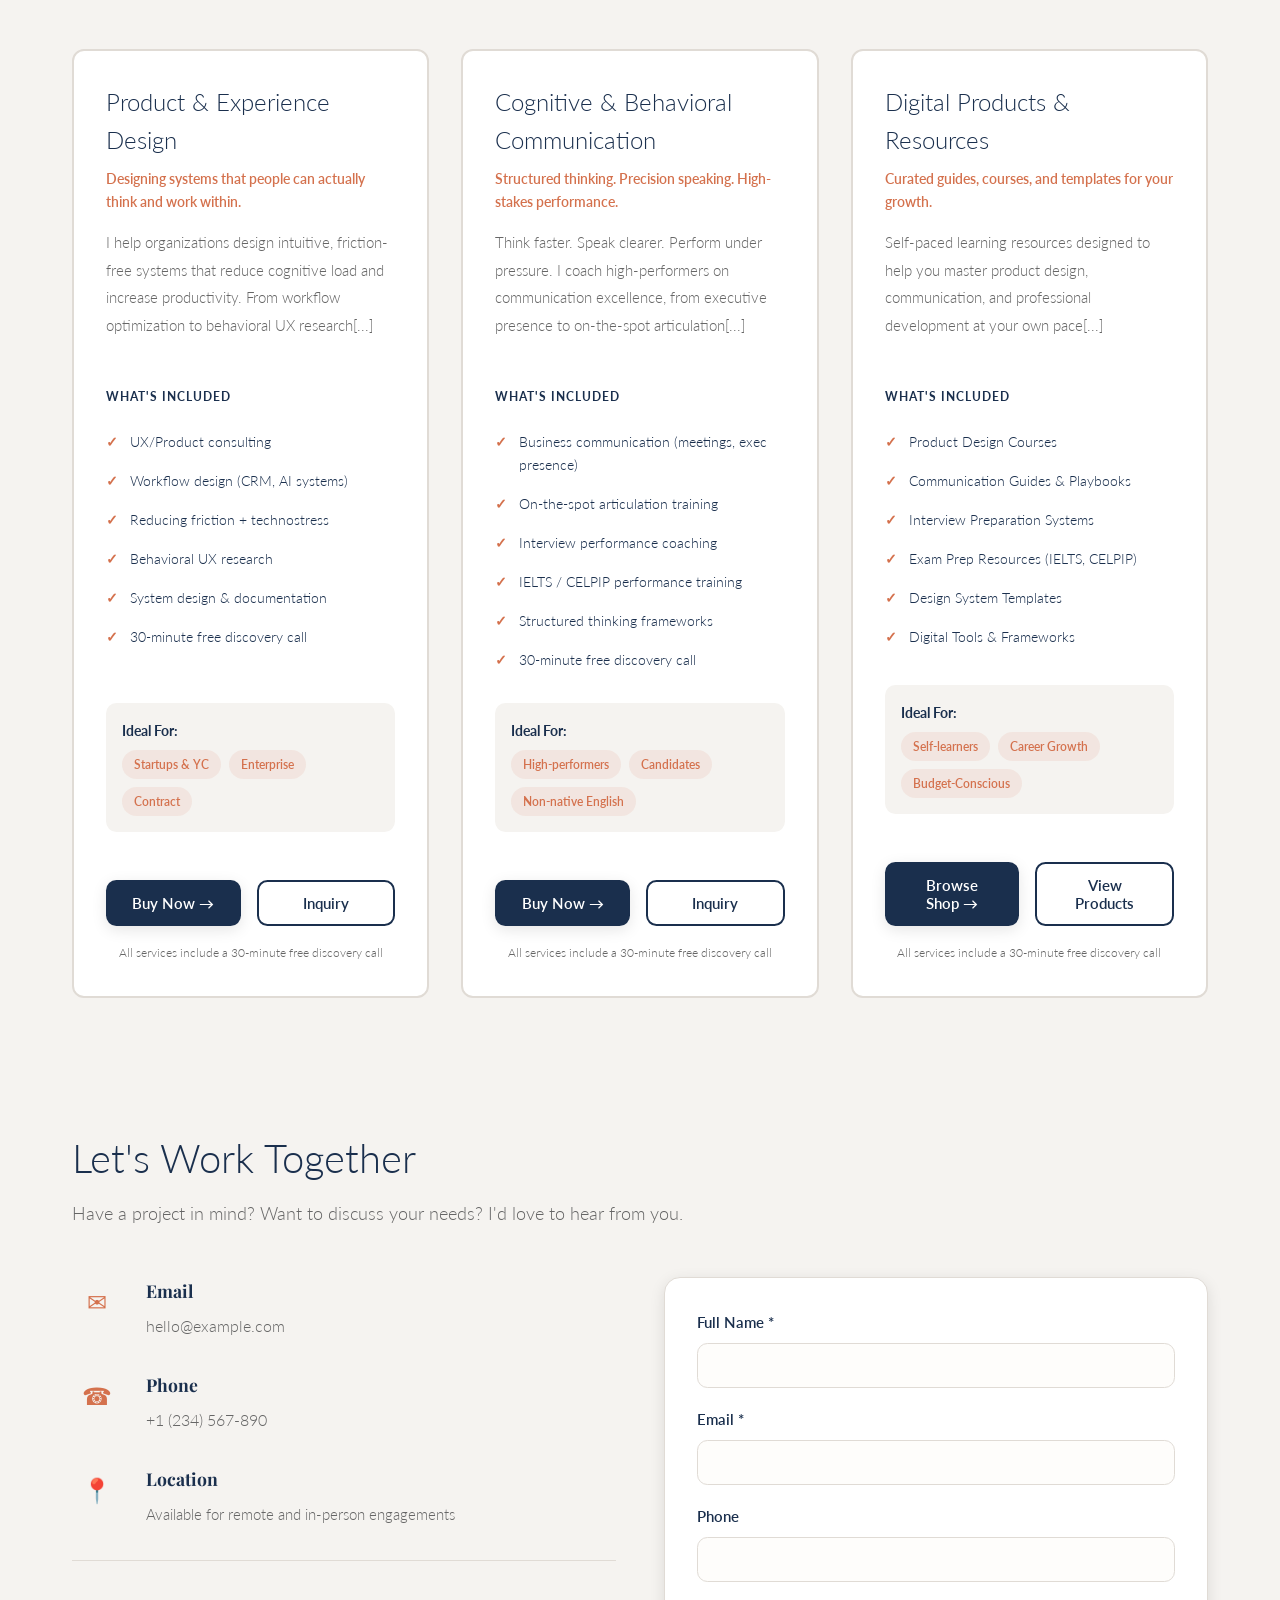
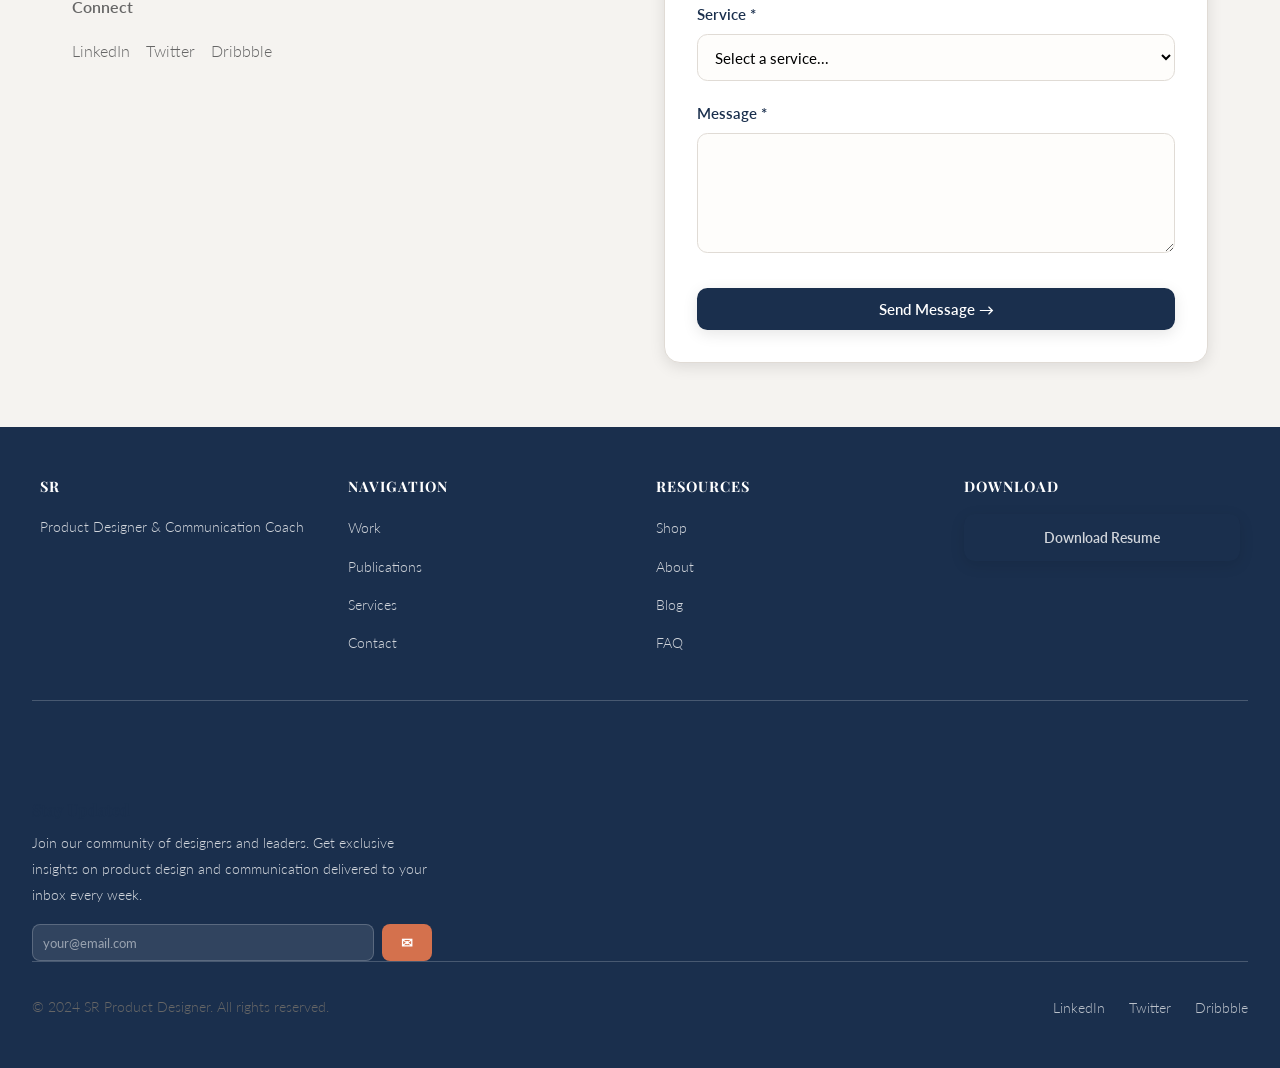
==== commit 352b4309: "Update index.html" ====
--- a/index.html
+++ b/index.html
@@ -20,7 +20,7 @@
         <a href="#publications">Publications</a>
         <a href="#services">Services</a>
         <a href="#contact">Contact</a>
-        <a href="shop.html">Shop</a>
+        <a href="shop.html" class="nav-shop">🛒 Shop</a>
       </nav>
     </div>
   </header>
@@ -71,7 +71,7 @@
       <p class="section-subtitle">Explore how I've helped companies design systems that reduce friction and increase user satisfaction.</p>
 
       <div class="case-grid">
-        <a href="case-study.html?id=project-1" class="case-card-link">
+        <a href="javascript:void(0)" onclick="goToContactWithCaseStudy('AI-Powered CRM System')" class="case-card-link">
           <div class="case-card">
             <div class="case-card-image">
               <img src="https://images.unsplash.com/photo-1552664730-d307ca884978?w=600&h=400&fit=crop" alt="AI-Powered CRM System">
@@ -81,7 +81,7 @@
                 <div class="case-card-overlay-category">Product Design</div>
                 <div class="case-card-overlay-title">AI-Powered CRM System</div>
                 <div class="case-card-overlay-description">Redesigned workflow for enterprise CRM with AI integration</div>
-                <div class="case-card-overlay-cta">View Case Study →</div>
+                <div class="case-card-overlay-cta">Get in Touch →</div>
               </div>
             </div>
             <div class="case-card-static">
@@ -92,7 +92,7 @@
           </div>
         </a>
 
-        <a href="case-study.html?id=project-2" class="case-card-link">
+        <a href="javascript:void(0)" onclick="goToContactWithCaseStudy('Behavioral UX Framework')" class="case-card-link">
           <div class="case-card">
             <div class="case-card-image">
               <img src="https://images.unsplash.com/photo-1517694712202-14dd9538aa97?w=600&h=400&fit=crop" alt="Behavioral UX Framework">
@@ -102,7 +102,7 @@
                 <div class="case-card-overlay-category">UX Research</div>
                 <div class="case-card-overlay-title">Behavioral UX Framework</div>
                 <div class="case-card-overlay-description">Reduced technostress through behavioral design principles</div>
-                <div class="case-card-overlay-cta">View Case Study →</div>
+                <div class="case-card-overlay-cta">Get in Touch →</div>
               </div>
             </div>
             <div class="case-card-static">
@@ -113,7 +113,7 @@
           </div>
         </a>
 
-        <a href="case-study.html?id=project-3" class="case-card-link">
+        <a href="javascript:void(0)" onclick="goToContactWithCaseStudy('Workflow Optimization')" class="case-card-link">
           <div class="case-card">
             <div class="case-card-image">
               <img src="https://images.unsplash.com/photo-1454165804606-c3d57bc86b40?w=600&h=400&fit=crop" alt="Workflow Optimization">
@@ -123,7 +123,7 @@
                 <div class="case-card-overlay-category">Systems Design</div>
                 <div class="case-card-overlay-title">Workflow Optimization</div>
                 <div class="case-card-overlay-description">Streamlined complex workflows reducing friction points</div>
-                <div class="case-card-overlay-cta">View Case Study →</div>
+                <div class="case-card-overlay-cta">Get in Touch →</div>
               </div>
             </div>
             <div class="case-card-static">
@@ -134,7 +134,7 @@
           </div>
         </a>
 
-        <a href="case-study.html?id=project-4" class="case-card-link">
+        <a href="javascript:void(0)" onclick="goToContactWithCaseStudy('Mobile Experience Design')" class="case-card-link">
           <div class="case-card">
             <div class="case-card-image">
               <img src="https://images.unsplash.com/photo-1512941691920-25bda36dc643?w=600&h=400&fit=crop" alt="Mobile Experience Design">
@@ -144,7 +144,7 @@
                 <div class="case-card-overlay-category">Mobile Design</div>
                 <div class="case-card-overlay-title">Mobile Experience Design</div>
                 <div class="case-card-overlay-description">Designed intuitive mobile banking experience</div>
-                <div class="case-card-overlay-cta">View Case Study →</div>
+                <div class="case-card-overlay-cta">Get in Touch →</div>
               </div>
             </div>
             <div class="case-card-static">
@@ -254,14 +254,14 @@
   <section id="services" class="alt-bg">
     <div class="container">
       <div class="section-title">Services</div>
-      <p class="section-subtitle">Two complementary services to help you design better products and communicate with confidence.</p>
+      <p class="section-subtitle">Three complementary services to help you design better products, communicate with confidence, and find the right resources.</p>
 
       <div class="services-grid">
         <!-- Service 1 -->
         <div class="service-card">
           <div class="service-card-title">Product & Experience Design</div>
           <div class="service-card-subtitle">Designing systems that people can actually think and work within.</div>
-          <p class="service-card-description">I help organizations design intuitive, friction-free systems that reduce cognitive load and increase productivity. From workflow optimization to behavioral UX, I focus on creating experiences that work as well as they look.</p>
+          <p class="service-card-description">I help organizations design intuitive, friction-free systems that reduce cognitive load and increase productivity. From workflow optimization to behavioral UX research[...]</p>
 
           <div class="service-card-section-title">What's Included</div>
           <ul class="service-features">
@@ -283,17 +283,17 @@
           </div>
 
           <div class="service-cta">
-            <button class="btn btn-primary" onclick="document.getElementById('contact').scrollIntoView({behavior:'smooth'})">Buy Now →</button>
-            <button class="btn btn-outline" onclick="document.getElementById('contact').scrollIntoView({behavior:'smooth'})">Inquiry</button>
-          </div>
-          <p class="service-note">Both services include a 30-minute free discovery call</p>
+            <button class="btn btn-primary" onclick="goToContactWithService('product-design')">Buy Now →</button>
+            <button class="btn btn-outline" onclick="goToContactWithService('product-design')">Inquiry</button>
+          </div>
+          <p class="service-note">All services include a 30-minute free discovery call</p>
         </div>
 
         <!-- Service 2 -->
         <div class="service-card">
           <div class="service-card-title">Cognitive & Behavioral Communication</div>
           <div class="service-card-subtitle">Structured thinking. Precision speaking. High-stakes performance.</div>
-          <p class="service-card-description">Think faster. Speak clearer. Perform under pressure. I coach high-performers on communication excellence, from executive presence to on-the-spot articulation. Perfect for interviews, presentations, and critical business moments.</p>
+          <p class="service-card-description">Think faster. Speak clearer. Perform under pressure. I coach high-performers on communication excellence, from executive presence to on-the-spot articulation[...]</p>
 
           <div class="service-card-section-title">What's Included</div>
           <ul class="service-features">
@@ -315,10 +315,42 @@
           </div>
 
           <div class="service-cta">
-            <button class="btn btn-primary" onclick="document.getElementById('contact').scrollIntoView({behavior:'smooth'})">Buy Now →</button>
-            <button class="btn btn-outline" onclick="document.getElementById('contact').scrollIntoView({behavior:'smooth'})">Inquiry</button>
-          </div>
-          <p class="service-note">Both services include a 30-minute free discovery call</p>
+            <button class="btn btn-primary" onclick="goToContactWithService('communication-coaching')">Buy Now →</button>
+            <button class="btn btn-outline" onclick="goToContactWithService('communication-coaching')">Inquiry</button>
+          </div>
+          <p class="service-note">All services include a 30-minute free discovery call</p>
+        </div>
+
+        <!-- Service 3 -->
+        <div class="service-card">
+          <div class="service-card-title">Digital Products & Resources</div>
+          <div class="service-card-subtitle">Curated guides, courses, and templates for your growth.</div>
+          <p class="service-card-description">Self-paced learning resources designed to help you master product design, communication, and professional development at your own pace[...]</p>
+
+          <div class="service-card-section-title">What's Included</div>
+          <ul class="service-features">
+            <li>Product Design Courses</li>
+            <li>Communication Guides & Playbooks</li>
+            <li>Interview Preparation Systems</li>
+            <li>Exam Prep Resources (IELTS, CELPIP)</li>
+            <li>Design System Templates</li>
+            <li>Digital Tools & Frameworks</li>
+          </ul>
+
+          <div class="service-ideal">
+            <strong>Ideal For:</strong>
+            <div class="service-ideal-tags">
+              <span class="service-ideal-tag">Self-learners</span>
+              <span class="service-ideal-tag">Career Growth</span>
+              <span class="service-ideal-tag">Budget-Conscious</span>
+            </div>
+          </div>
+
+          <div class="service-cta">
+            <button class="btn btn-primary" onclick="goToContactWithService('shop')">Browse Shop →</button>
+            <button class="btn btn-outline" onclick="location.href='shop.html'">View Products</button>
+          </div>
+          <p class="service-note">All services include a 30-minute free discovery call</p>
         </div>
       </div>
     </div>
@@ -342,7 +374,7 @@
           </div>
 
           <div class="contact-info-item">
-            <div class="contact-info-icon">📞</div>
+            <div class="contact-info-icon">☎</div>
             <div class="contact-info-content">
               <h3>Phone</h3>
               <a href="tel:+1234567890">+1 (234) 567-890</a>
@@ -382,6 +414,16 @@
           <div class="form-group">
             <label>Phone</label>
             <input type="tel" name="phone">
+          </div>
+
+          <div class="form-group">
+            <label>Service *</label>
+            <select name="service" required>
+              <option value="">Select a service...</option>
+              <option value="product-design">Product & Experience Design</option>
+              <option value="communication-coaching">Cognitive & Behavioral Communication</option>
+              <option value="shop">Shop Product</option>
+            </select>
           </div>
 
           <div class="form-group">
@@ -425,7 +467,7 @@
 
       <div class="footer-section">
         <h4>Download</h4>
-        <button class="btn btn-primary" onclick="alert('Resume download - implement with your PDF URL')" style="width: 100%; justify-content: center;">📥 Resume (PDF)</button>
+        <a href="your-resume-url.pdf" download class="btn btn-primary" style="width: 100%; justify-content: center; text-align: center;">Download Resume</a>
       </div>
     </div>
 
@@ -433,7 +475,7 @@
 
     <div class="footer-newsletter">
       <h4>Stay Updated</h4>
-      <p>Get insights on product design and communication delivered to your inbox.</p>
+      <p>Join our community of designers and leaders. Get exclusive insights on product design and communication delivered to your inbox every week.</p>
       <form class="footer-newsletter-form" onsubmit="event.preventDefault(); alert('Newsletter signup - implement with backend');">
         <input type="email" placeholder="your@email.com" required>
         <button type="submit">✉</button>
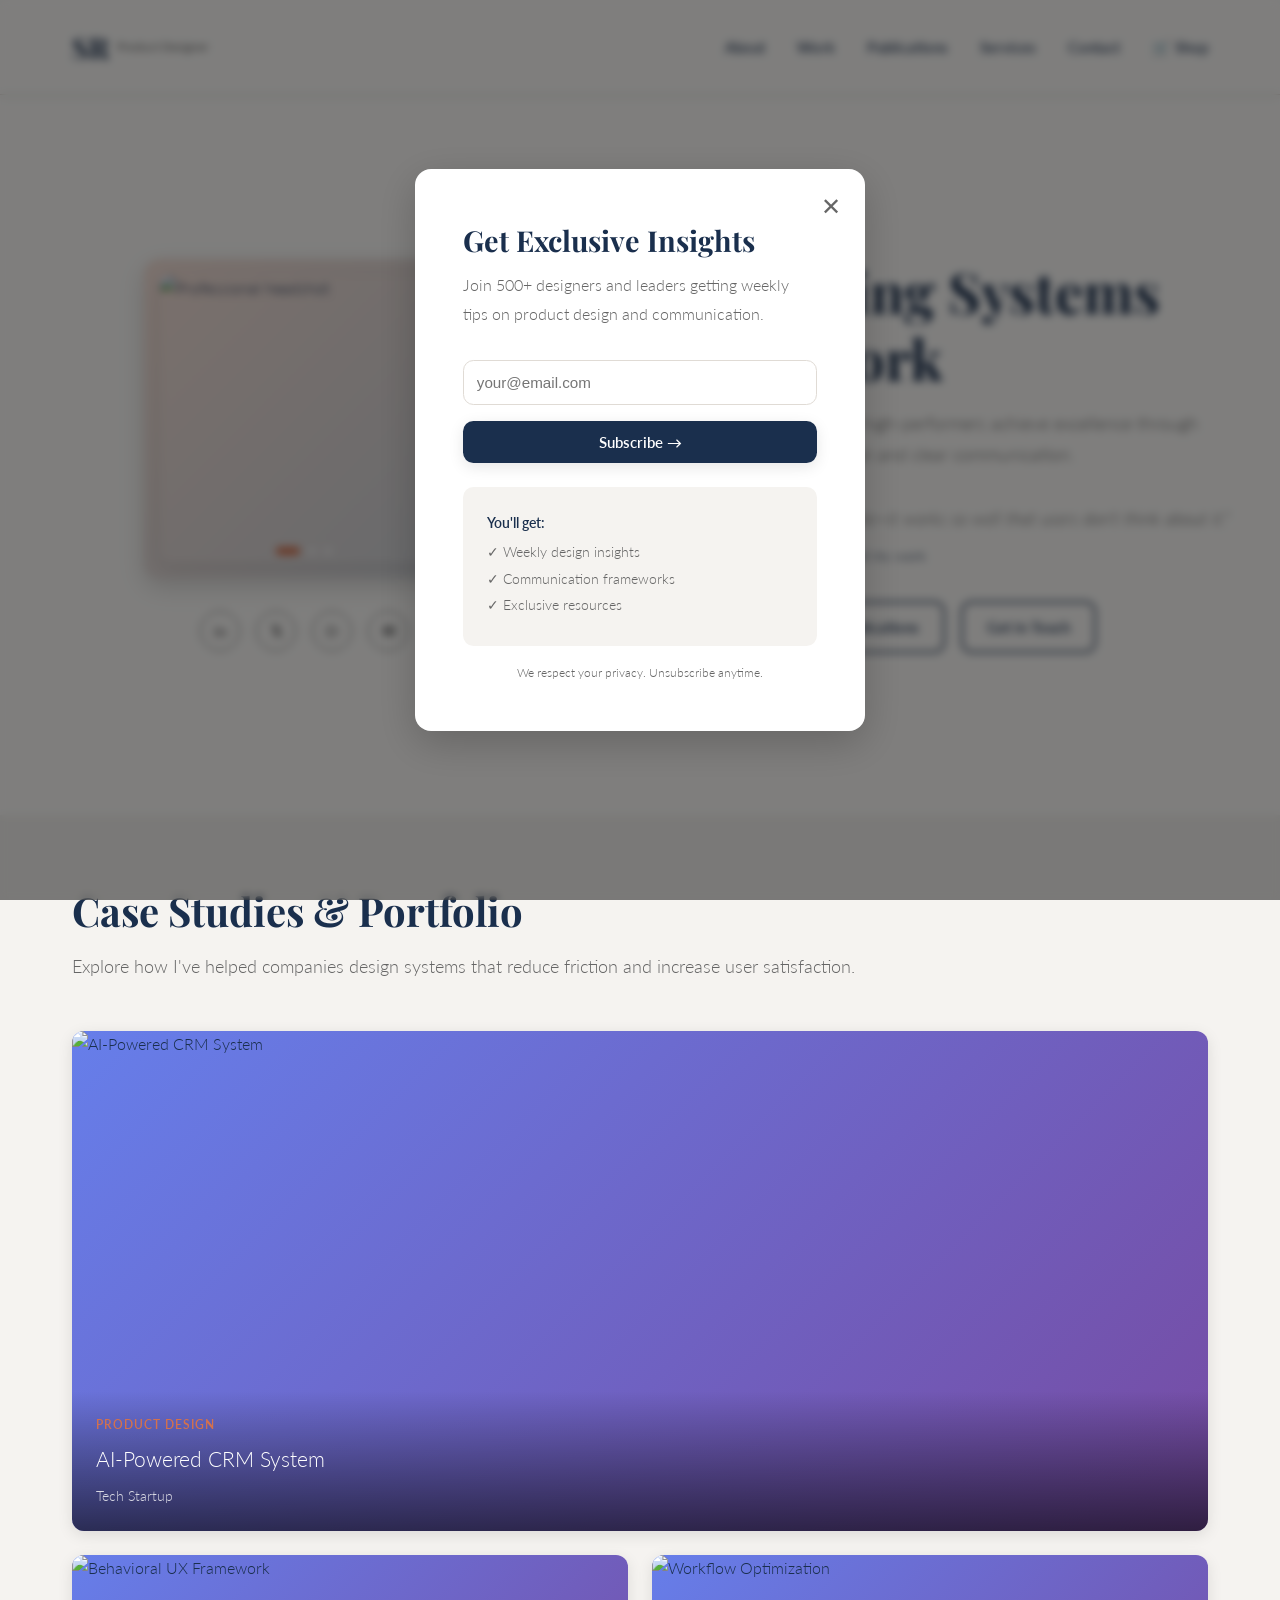
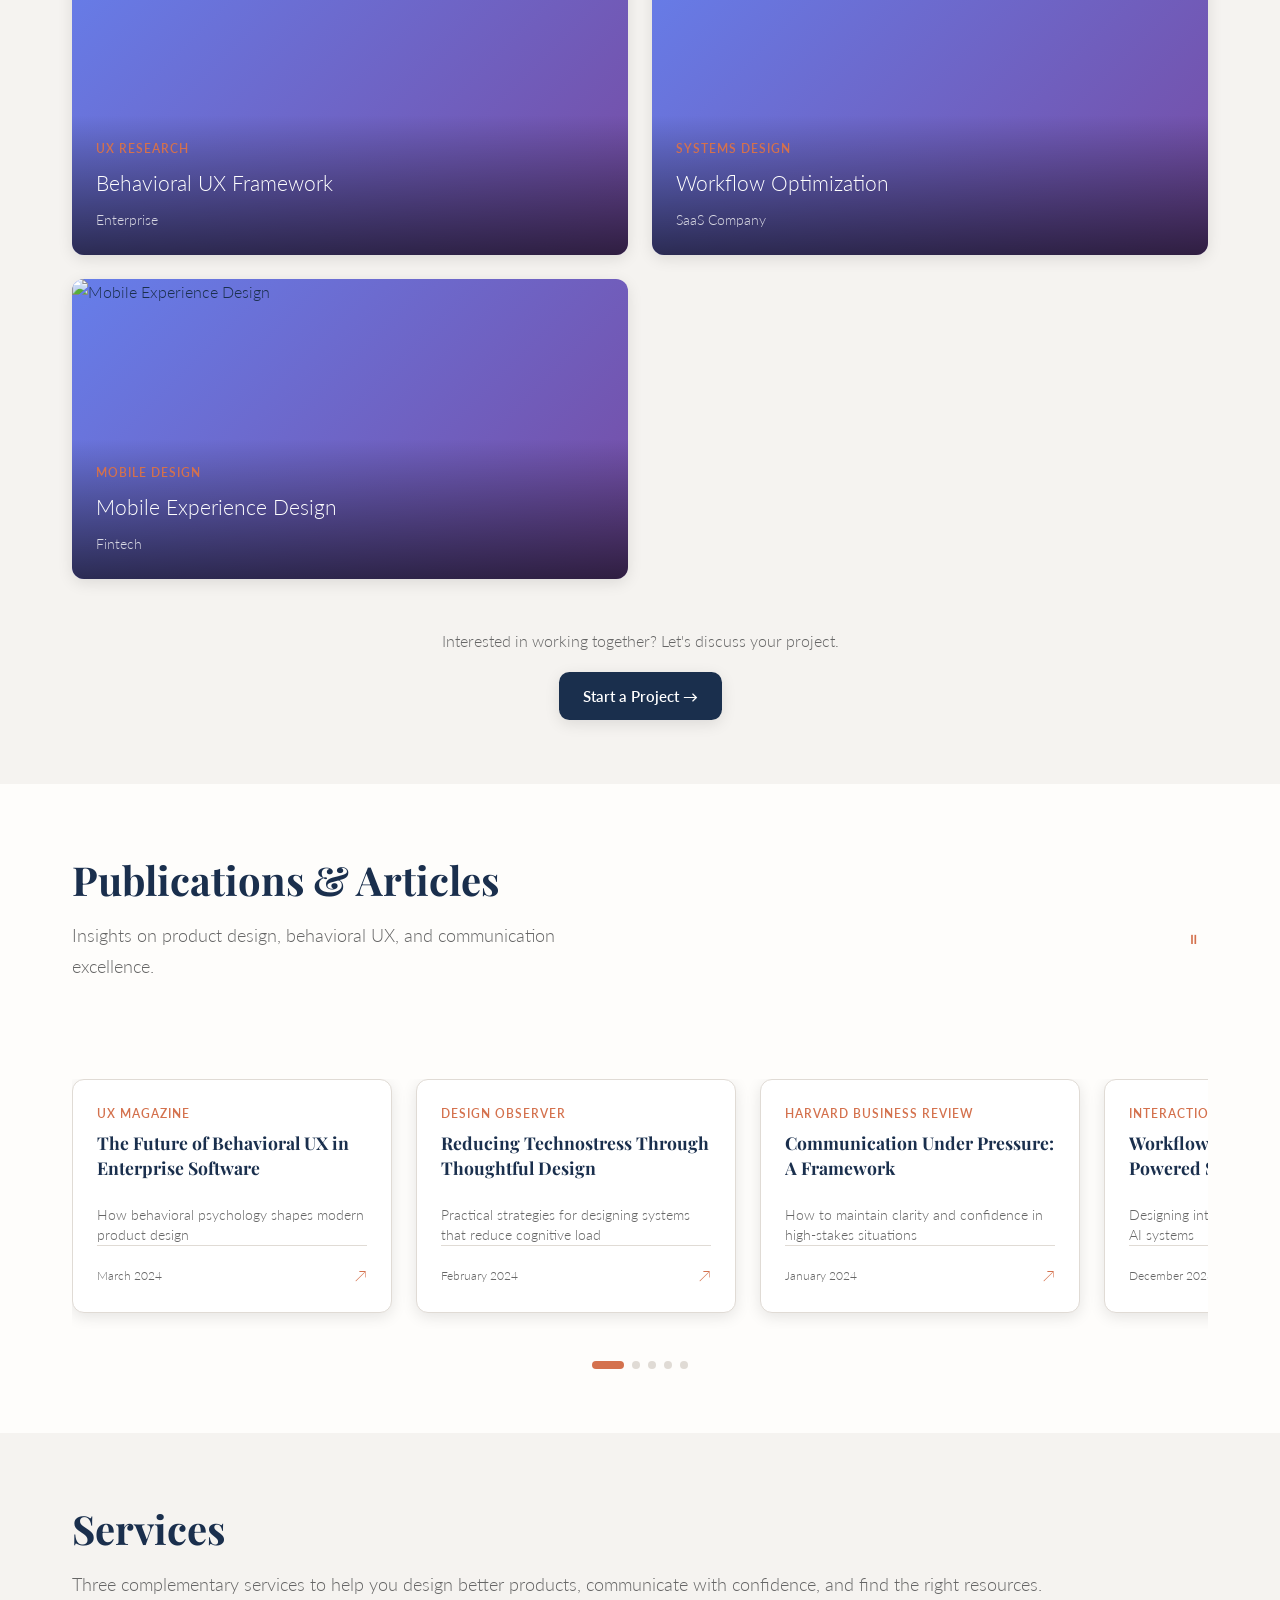
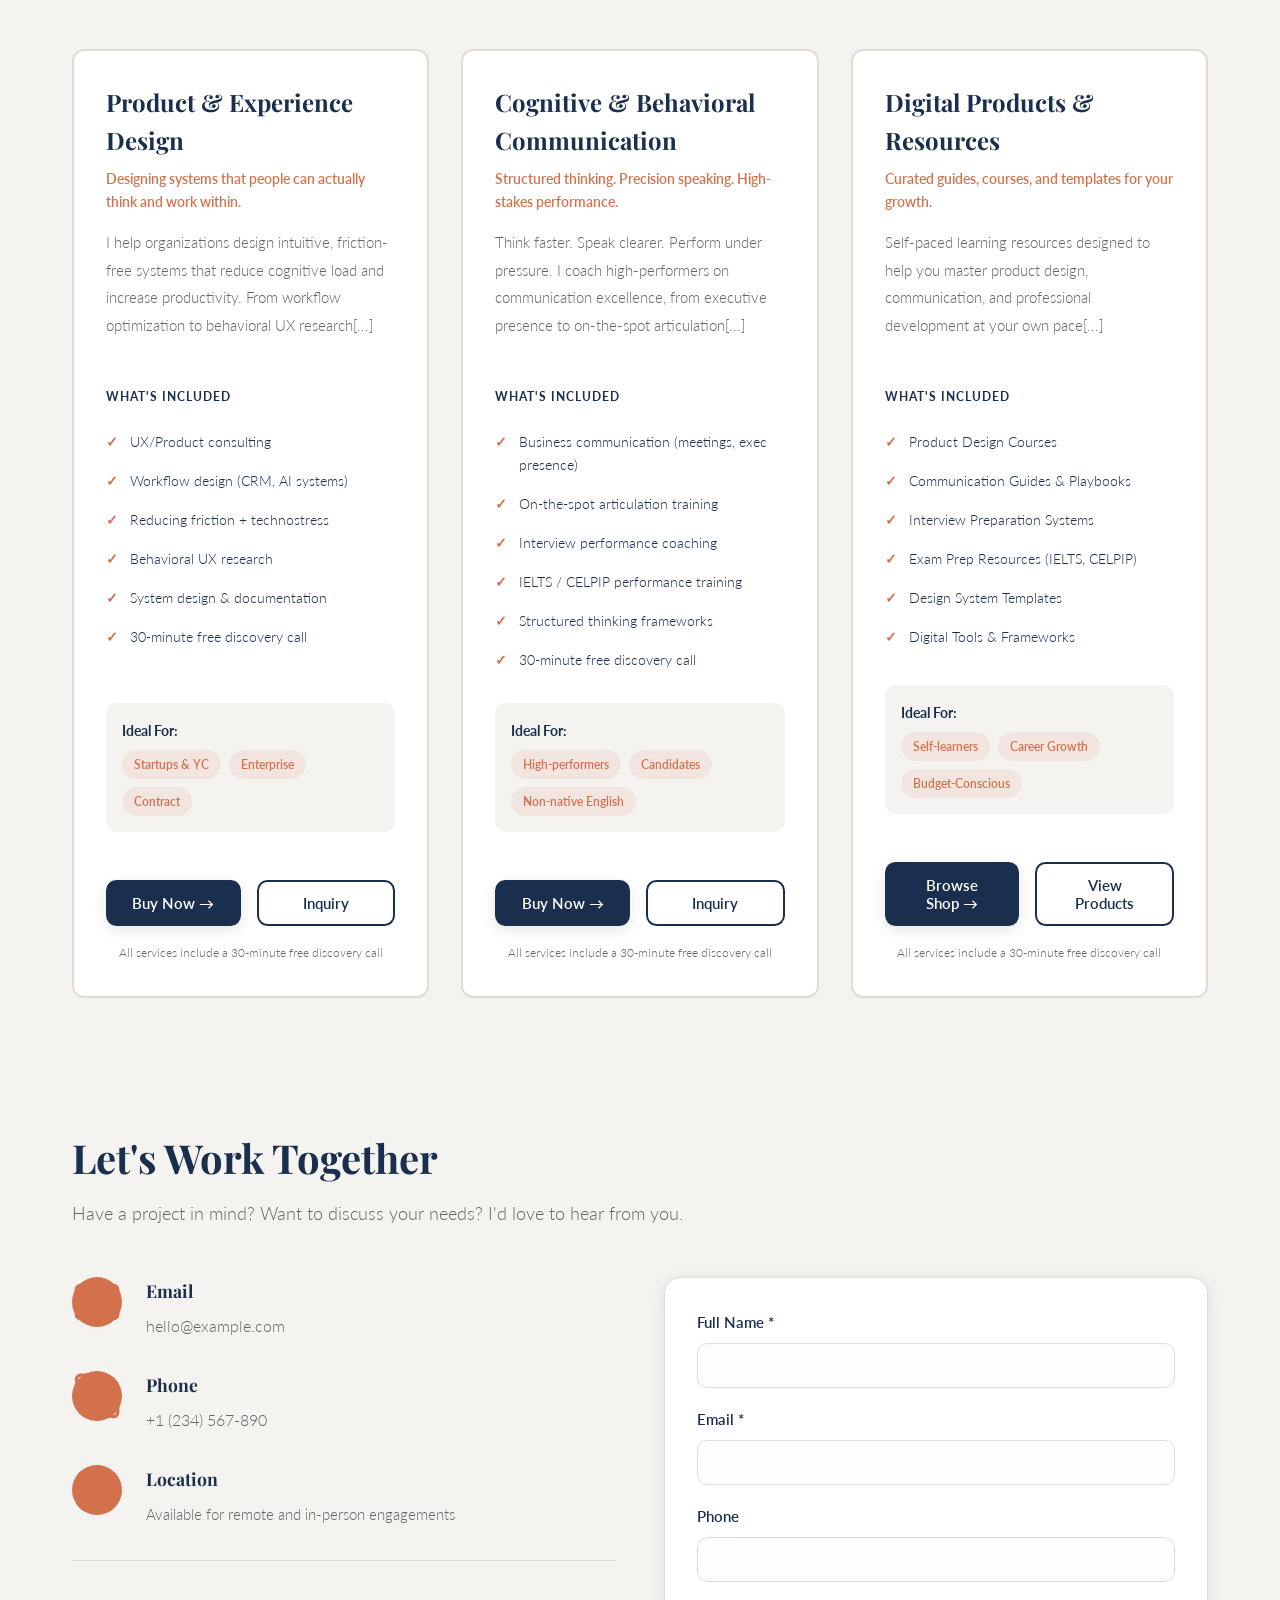
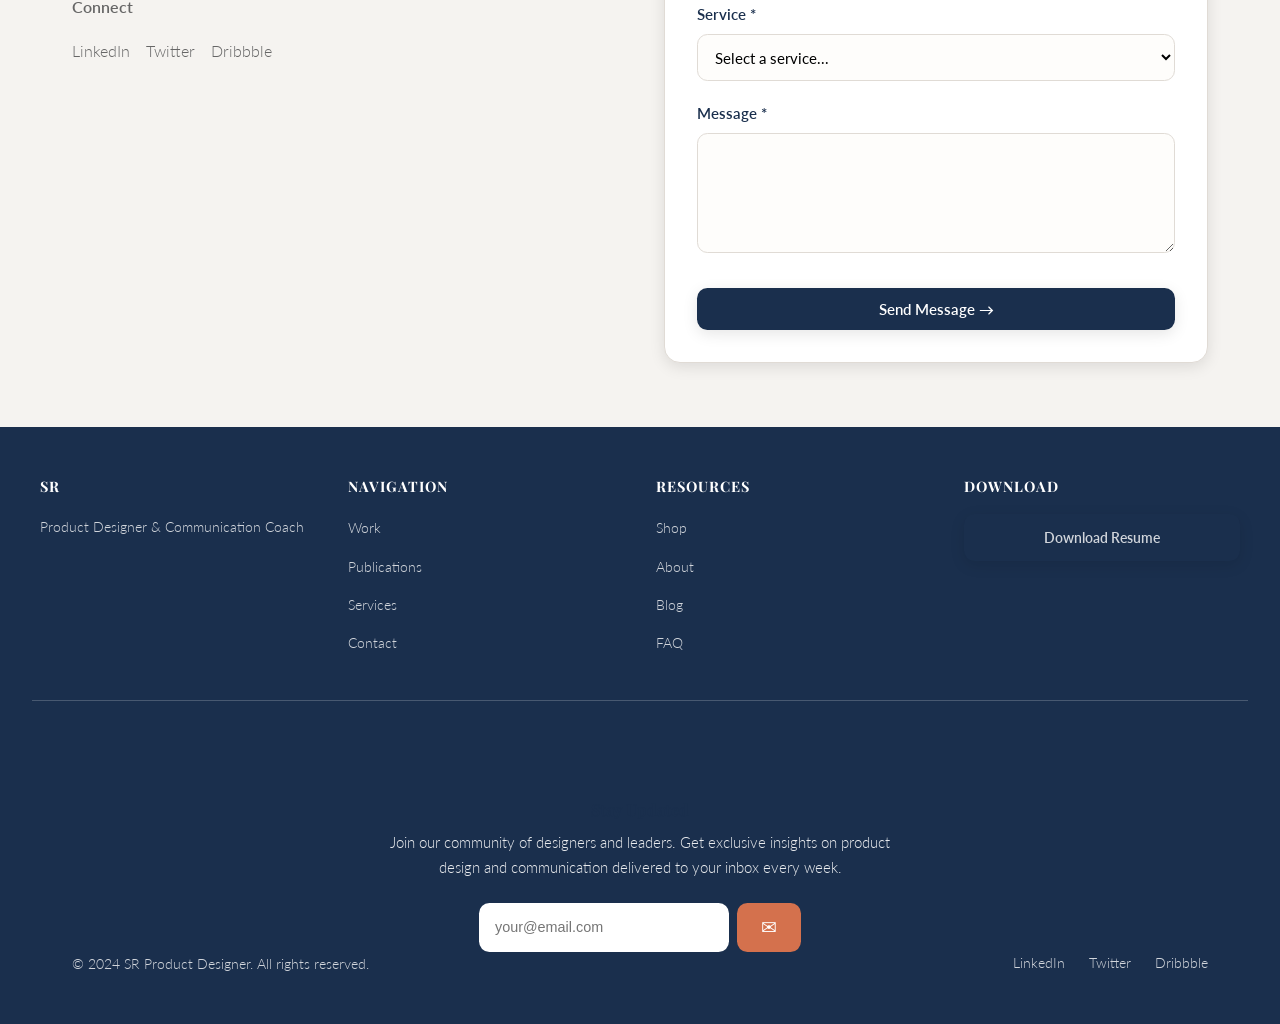
==== commit 9c0d8299: "Update index.html" ====
--- a/index.html
+++ b/index.html
@@ -363,10 +363,15 @@
       <p class="section-subtitle" style="margin-bottom: 3rem;">Have a project in mind? Want to discuss your needs? I'd love to hear from you.</p>
 
       <div class="contact-wrapper">
-        <!-- Contact Info -->
+                <!-- Contact Info -->
         <div class="contact-info">
           <div class="contact-info-item">
-            <div class="contact-info-icon">✉</div>
+            <div class="contact-info-icon">
+              <svg viewBox="0 0 24 24" fill="none" stroke="currentColor" stroke-width="1.5" stroke-linecap="round" stroke-linejoin="round">
+                <rect x="2" y="4" width="20" height="16" rx="2"></rect>
+                <path d="m22 7-10 5L2 7"></path>
+              </svg>
+            </div>
             <div class="contact-info-content">
               <h3>Email</h3>
               <a href="mailto:hello@example.com">hello@example.com</a>
@@ -374,7 +379,11 @@
           </div>
 
           <div class="contact-info-item">
-            <div class="contact-info-icon">☎</div>
+            <div class="contact-info-icon">
+              <svg viewBox="0 0 24 24" fill="none" stroke="currentColor" stroke-width="1.5" stroke-linecap="round" stroke-linejoin="round">
+                <path d="M22 16.92v3a2 2 0 0 1-2.18 2 19.79 19.79 0 0 1-8.63-3.07 19.5 19.5 0 0 1-6-6 19.79 19.79 0 0 1-3.07-8.67A2 2 0 0 1 4.11 2h3a2 2 0 0 1 2 1.72 12.84 12.84 0 0 0 .7 2.81 2 2 0 0 1-.45 2.11L8.09 9.91a16 16 0 0 0 6 6l1.27-1.27a2 2 0 0 1 2.11-.45 12.84 12.84 0 0 0 2.81.7A2 2 0 0 1 22 16.92z"></path>
+              </svg>
+            </div>
             <div class="contact-info-content">
               <h3>Phone</h3>
               <a href="tel:+1234567890">+1 (234) 567-890</a>
@@ -382,7 +391,12 @@
           </div>
 
           <div class="contact-info-item">
-            <div class="contact-info-icon">📍</div>
+            <div class="contact-info-icon">
+              <svg viewBox="0 0 24 24" fill="none" stroke="currentColor" stroke-width="1.5" stroke-linecap="round" stroke-linejoin="round">
+                <path d="M21 10c0 7-9 13-9 13s-9-6-9-13a9 9 0 0 1 18 0z"></path>
+                <circle cx="12" cy="10" r="3"></circle>
+              </svg>
+            </div>
             <div class="contact-info-content">
               <h3>Location</h3>
               <p>Available for remote and in-person engagements</p>
--- a/styles.css
+++ b/styles.css
@@ -130,6 +130,29 @@
   width: 100%;
 }
 
+nav a.nav-shop {
+  display: inline-flex;
+  align-items: center;
+  justify-content: center;
+  gap: 0.4rem;
+  background: var(--accent);
+  color: white;
+  padding: 0.5rem 1.2rem;
+  border-radius: 0.65rem;
+  transition: all 0.3s ease;
+  font-size: 0.95rem;
+  font-weight: 500;
+}
+
+nav a.nav-shop:hover {
+  background: var(--accent-dark);
+  transform: translateY(-2px);
+}
+
+nav a.nav-shop::after {
+  display: none;
+}
+
 /* ============================================
    BUTTONS
    ============================================ */
@@ -348,8 +371,10 @@
    ============================================ */
 
 .section-title {
+  font-family: 'Playfair Display', serif;
   font-size: 2.5rem;
   margin-bottom: 0.5rem;
+  font-weight: 700;
 }
 
 .section-subtitle {
@@ -604,6 +629,7 @@
 }
 
 .publication-card-title {
+  font-family: 'Playfair Display', serif;
   font-size: 1.1rem;
   font-weight: 700;
   color: var(--primary);
@@ -724,9 +750,11 @@
 }
 
 .service-card-title {
+  font-family: 'Playfair Display', serif;
   font-size: 1.5rem;
   margin-bottom: 0.5rem;
   transition: color 0.3s ease;
+  font-weight: 700;
 }
 
 .service-card:hover .service-card-title {
@@ -855,8 +883,11 @@
   align-items: center;
   justify-content: center;
   flex-shrink: 0;
-  color: var(--accent);
-  font-size: 1.5rem;
+  color: white;
+  font-size: 1.3rem;
+  background: var(--accent);
+  border-radius: 50%;
+  font-weight: 600;
 }
 
 .contact-info-content h3 {
@@ -988,72 +1019,68 @@
 }
 
 .footer-newsletter {
+  max-width: 500px;
+  margin: 0 auto;
+  text-align: center;
+}
+
+.footer-newsletter h4 {
+  margin-bottom: 0.5rem;
+}
+
+.footer-newsletter p {
+  color: rgba(255, 255, 255, 0.9);
+  margin-bottom: 1.5rem;
+  font-size: 0.95rem;
+  line-height: 1.6;
+}
+
+.footer-newsletter-form {
+  display: flex;
+  gap: 0.5rem;
   max-width: 400px;
-}
-
-.footer-newsletter h4 {
-  margin-bottom: 0.5rem;
-}
-
-.footer-newsletter p {
-  color: rgba(255, 255, 255, 0.8);
-  margin-bottom: 1rem;
+  margin: 0 auto;
+  justify-content: center;
+}
+
+.footer-newsletter-form input {
+  padding: 0.8rem 1rem;
+  border: none;
+  border-radius: 0.65rem;
   font-size: 0.9rem;
-}
-
-.footer-newsletter-form {
-  display: flex;
-  gap: 0.5rem;
-}
-
-.footer-newsletter-form input {
   flex: 1;
-  padding: 0.6rem;
-  background: rgba(255, 255, 255, 0.1);
-  border: 1px solid rgba(255, 255, 255, 0.2);
-  border-radius: 0.5rem;
+  max-width: 250px;
+}
+
+.footer-newsletter-form button {
+  padding: 0.8rem 1.5rem;
+  background: var(--accent);
+  border: none;
+  border-radius: 0.65rem;
   color: white;
-  font-family: 'Lato', sans-serif;
-}
-
-.footer-newsletter-form input::placeholder {
-  color: rgba(255, 255, 255, 0.5);
-}
-
-.footer-newsletter-form input:focus {
-  outline: none;
-  border-color: var(--accent);
-  box-shadow: 0 0 0 3px rgba(212, 113, 77, 0.2);
-}
-
-.footer-newsletter-form button {
-  padding: 0.6rem 1.2rem;
-  background: var(--accent);
-  color: white;
-  border: none;
-  border-radius: 0.5rem;
   cursor: pointer;
-  font-weight: 600;
+  font-size: 1.2rem;
   transition: all 0.3s ease;
-  display: flex;
-  align-items: center;
-  gap: 0.5rem;
-  font-size: 0.9rem;
 }
 
 .footer-newsletter-form button:hover {
   background: var(--accent-dark);
+  transform: translateY(-2px);
 }
 
 .footer-bottom {
-  border-top: 1px solid rgba(255, 255, 255, 0.2);
-  padding-top: 2rem;
+  max-width: 1200px;
+  margin: 0 auto;
+  padding: 0 2rem;
   display: flex;
   justify-content: space-between;
   align-items: center;
-  text-align: center;
-  font-size: 0.9rem;
-  color: rgba(255, 255, 255, 0.7);
+  color: rgba(255, 255, 255, 0.8);
+  font-size: 0.85rem;
+}
+
+.footer-bottom p {
+  color: rgba(255, 255, 255, 0.8);
 }
 
 .footer-bottom-links {
@@ -1062,7 +1089,7 @@
 }
 
 .footer-bottom-links a {
-  color: rgba(255, 255, 255, 0.7);
+  color: rgba(255, 255, 255, 0.8);
   transition: color 0.3s ease;
 }
 
@@ -1071,265 +1098,204 @@
 }
 
 /* ============================================
-   ABOUT PAGE
-   ============================================ */
-
-.about-wrapper {
-  display: grid;
-  grid-template-columns: 2fr 1fr;
-  gap: 3rem;
-  align-items: start;
-}
-
-.about-content {
+   NEWSLETTER POPUP
+   ============================================ */
+
+.newsletter-overlay {
+  position: fixed;
+  top: 0;
+  left: 0;
+  right: 0;
+  bottom: 0;
+  background: rgba(0, 0, 0, 0.5);
+  display: flex;
+  align-items: center;
+  justify-content: center;
+  z-index: 2000;
+  backdrop-filter: blur(4px);
+}
+
+.newsletter-modal {
+  background: white;
+  border-radius: 1rem;
+  padding: 3rem;
+  max-width: 450px;
+  width: 90%;
+  box-shadow: var(--shadow-xl);
+  position: relative;
+}
+
+.newsletter-close {
+  position: absolute;
+  top: 1.5rem;
+  right: 1.5rem;
+  background: none;
+  border: none;
+  font-size: 1.5rem;
+  color: var(--muted-foreground);
+  cursor: pointer;
+  transition: color 0.3s ease;
+}
+
+.newsletter-close:hover {
+  color: var(--accent);
+}
+
+.newsletter-header {
+  margin-bottom: 2rem;
+}
+
+.newsletter-header h2 {
+  font-size: 1.8rem;
+  margin-bottom: 0.5rem;
+}
+
+.newsletter-header p {
+  color: var(--muted-foreground);
+}
+
+.newsletter-form {
   display: flex;
   flex-direction: column;
-  gap: 2rem;
-}
-
-.about-section {
-  border-bottom: 1px solid var(--border);
-  padding-bottom: 2rem;
-}
-
-.about-section:last-child {
-  border-bottom: none;
-}
-
-.about-section h2 {
-  font-size: 2rem;
-  margin-bottom: 1rem;
-}
-
-.about-section p {
-  color: var(--muted-foreground);
-  line-height: 1.8;
+  gap: 1rem;
+  margin-bottom: 1.5rem;
+}
+
+.newsletter-form input {
+  padding: 0.8rem;
+  border: 1px solid var(--border);
+  border-radius: 0.65rem;
   font-size: 0.95rem;
 }
 
-.about-achievements {
-  display: grid;
-  grid-template-columns: repeat(3, 1fr);
-  gap: 1rem;
-  margin-top: 1rem;
-}
-
-.achievement-card {
+.newsletter-form button {
+  width: 100%;
+}
+
+.newsletter-benefits {
   background: var(--secondary);
   padding: 1.5rem;
   border-radius: 0.65rem;
+  margin-bottom: 1rem;
+}
+
+.newsletter-benefits-title {
+  font-weight: 600;
+  margin-bottom: 0.5rem;
+  font-size: 0.9rem;
+}
+
+.newsletter-benefits ul {
+  list-style: none;
+}
+
+.newsletter-benefits li {
+  font-size: 0.85rem;
+  color: var(--muted-foreground);
+  margin-bottom: 0.3rem;
+}
+
+.newsletter-privacy {
+  font-size: 0.75rem;
+  color: var(--muted-foreground);
   text-align: center;
 }
 
-.achievement-card .number {
-  font-size: 2rem;
-  color: var(--accent);
+.newsletter-success {
+  text-align: center;
+  padding: 2rem 0;
+}
+
+.newsletter-success-icon {
+  font-size: 3rem;
+  color: var(--accent);
+  margin-bottom: 1rem;
+}
+
+.newsletter-success h3 {
+  font-size: 1.5rem;
+  margin-bottom: 0.5rem;
+}
+
+.newsletter-success p {
+  color: var(--muted-foreground);
+}
+
+/* ============================================
+   SHOP PAGE
+   ============================================ */
+
+.shop-header {
+  text-align: center;
+  margin-bottom: 3rem;
+}
+
+.shop-header h1 {
+  font-family: 'Playfair Display', serif;
+  font-size: 2.5rem;
+  margin-bottom: 1rem;
   font-weight: 700;
-  margin-bottom: 0.5rem;
-}
-
-.achievement-card .label {
-  font-size: 0.85rem;
-  color: var(--muted-foreground);
-}
-
-.about-sidebar {
-  background: var(--secondary);
-  padding: 2rem;
-  border-radius: 0.65rem;
-  display: flex;
-  flex-direction: column;
-  gap: 1.5rem;
-  height: fit-content;
-  position: sticky;
-  top: 100px;
-}
-
-.about-sidebar-image {
-  width: 100%;
-  aspect-ratio: 1;
-  border-radius: 0.65rem;
-  overflow: hidden;
-  object-fit: cover;
-}
-
-.about-sidebar-name {
-  text-align: center;
-}
-
-.about-sidebar-name h3 {
-  font-size: 1.3rem;
-  margin-bottom: 0.3rem;
-}
-
-.about-sidebar-name p {
-  font-size: 0.85rem;
-  color: var(--muted-foreground);
-}
-
-.about-sidebar-social {
-  display: flex;
-  gap: 0.8rem;
+}
+
+.category-tabs {
+  display: flex;
+  gap: 0.75rem;
+  margin-bottom: 3rem;
+  flex-wrap: wrap;
   justify-content: center;
 }
 
-.about-sidebar-social a {
-  width: 35px;
-  height: 35px;
-  border: 1.5px solid var(--muted-foreground);
-  border-radius: 50%;
-  display: flex;
-  align-items: center;
-  justify-content: center;
-  color: var(--muted-foreground);
-  transition: all 0.3s ease;
-  font-size: 0.9rem;
-  font-weight: 600;
-}
-
-.about-sidebar-social a:hover {
-  border-color: var(--accent);
-  background: var(--accent);
-  color: white;
-}
-
-.about-sidebar-divider {
-  height: 1px;
-  background: var(--border);
-}
-
-.about-sidebar-cta {
-  width: 100%;
-}
-
-.about-portfolio-section {
-  display: flex;
-  flex-direction: column;
-  gap: 0.8rem;
-}
-
-.about-portfolio-title {
-  font-size: 0.8rem;
-  font-weight: 600;
-  text-transform: uppercase;
-  letter-spacing: 1px;
-  color: var(--primary);
-}
-
-.about-portfolio-carousel {
-  position: relative;
-  overflow: hidden;
-  border-radius: 0.65rem;
-  aspect-ratio: 1;
-}
-
-.about-portfolio-carousel img {
-  width: 100%;
-  height: 100%;
-  object-fit: cover;
-  border-radius: 0.65rem;
-  transition: transform 0.3s ease;
-}
-
-.carousel-nav {
-  display: flex;
-  gap: 0.4rem;
-  justify-content: center;
-  margin-top: 0.5rem;
-}
-
-.carousel-nav button {
-  width: 6px;
-  height: 6px;
-  border-radius: 50%;
-  background: var(--border);
-  border: none;
-  cursor: pointer;
-  transition: all 0.3s ease;
-}
-
-.carousel-nav button.active {
-  background: var(--accent);
-  width: 16px;
-  border-radius: 3px;
-}
-
-/* ============================================
-   SHOP PAGE
-   ============================================ */
-
-.shop-header {
-  margin-bottom: 3rem;
-}
-
-.shop-header h1 {
-  font-size: 2.5rem;
-  margin-bottom: 0.5rem;
-}
-
-.shop-header p {
-  color: var(--muted-foreground);
-  font-size: 1.1rem;
-}
-
-.category-tabs {
-  display: flex;
-  gap: 1rem;
-  margin-bottom: 2rem;
-  flex-wrap: wrap;
-  overflow-x: auto;
-  padding-bottom: 1rem;
-}
-
 .category-tab {
-  padding: 0.7rem 1.5rem;
+  padding: 0.75rem 1.5rem;
   border: 2px solid var(--border);
   background: transparent;
-  border-radius: 25px;
+  border-radius: 0.65rem;
   cursor: pointer;
-  font-weight: 600;
+  font-size: 0.9rem;
+  font-weight: 500;
   transition: all 0.3s ease;
-  white-space: nowrap;
+  color: var(--foreground);
   font-family: 'Lato', sans-serif;
-}
-
-.category-tab.active {
-  background: var(--accent);
-  color: white;
-  border-color: var(--accent);
 }
 
 .category-tab:hover {
   border-color: var(--accent);
+  color: var(--accent);
+}
+
+.category-tab.active {
+  background: var(--primary);
+  border-color: var(--primary);
+  color: white;
 }
 
 .products-grid {
   display: grid;
-  grid-template-columns: repeat(auto-fill, minmax(280px, 1fr));
+  grid-template-columns: repeat(auto-fill, minmax(300px, 1fr));
   gap: 2rem;
+  margin-bottom: 3rem;
 }
 
 .product-card {
-  background: var(--card);
+  background: white;
   border: 1px solid var(--border);
-  border-radius: 0.65rem;
+  border-radius: 0.75rem;
   overflow: hidden;
+  box-shadow: var(--shadow-md);
   transition: all 0.3s ease;
   display: flex;
   flex-direction: column;
 }
 
 .product-card:hover {
-  transform: translateY(-5px);
+  transform: translateY(-8px);
   box-shadow: var(--shadow-lg);
-  border-color: var(--accent);
 }
 
 .product-image {
   width: 100%;
   height: 200px;
   background: linear-gradient(135deg, #667eea 0%, #764ba2 100%);
-  overflow: hidden;
 }
 
 .product-content {
@@ -1349,32 +1315,38 @@
 }
 
 .product-title {
-  font-size: 1.1rem;
-  margin-bottom: 0.5rem;
+  font-family: 'Playfair Display', serif;
+  font-size: 1.3rem;
+  margin-bottom: 0.5rem;
+  font-weight: 700;
+  color: var(--primary);
 }
 
 .product-description {
-  color: var(--muted-foreground);
-  font-size: 0.85rem;
+  font-size: 0.9rem;
+  color: var(--muted-foreground);
   margin-bottom: 1rem;
-  flex-grow: 1;
+  line-height: 1.6;
 }
 
 .product-features {
   list-style: none;
-  font-size: 0.8rem;
-  color: var(--muted-foreground);
-  margin-bottom: 1rem;
+  margin-bottom: 1.5rem;
+  flex-grow: 1;
 }
 
 .product-features li {
+  font-size: 0.85rem;
+  color: var(--muted-foreground);
   padding: 0.3rem 0;
+  margin-bottom: 0.2rem;
 }
 
 .product-features li::before {
   content: '✓ ';
   color: var(--accent);
-  font-weight: bold;
+  font-weight: 600;
+  margin-right: 0.3rem;
 }
 
 .product-footer {
@@ -1386,284 +1358,66 @@
 }
 
 .product-price {
-  font-size: 1.3rem;
+  font-size: 1.2rem;
   font-weight: 700;
-  color: var(--primary);
-}
-
-/* ============================================
-   NEWSLETTER POPUP
-   ============================================ */
-
-.newsletter-overlay {
-  position: fixed;
-  inset: 0;
-  z-index: 50;
-  display: flex;
-  align-items: center;
-  justify-content: center;
-  padding: 1rem;
-  background: rgba(0, 0, 0, 0.5);
-  backdrop-filter: blur(4px);
-  animation: fadeIn 0.3s ease;
-}
-
-.newsletter-modal {
-  background: var(--card);
-  border: 1px solid var(--border);
-  border-radius: 1rem;
-  box-shadow: var(--shadow-xl);
-  max-width: 420px;
-  width: 100%;
-  padding: 2rem;
-  position: relative;
-  animation: slideUp 0.3s ease;
-}
-
-.newsletter-close {
-  position: absolute;
-  top: 1rem;
-  right: 1rem;
-  background: var(--secondary);
-  border: none;
-  border-radius: 0.5rem;
-  padding: 0.5rem;
-  cursor: pointer;
-  transition: all 0.3s ease;
-  display: flex;
-  align-items: center;
-  justify-content: center;
-}
-
-.newsletter-close:hover {
-  background: var(--secondary-dark);
-}
-
-.newsletter-header {
-  margin-bottom: 1.5rem;
-}
-
-.newsletter-header h2 {
-  font-size: 1.5rem;
-  margin-bottom: 0.5rem;
-}
-
-.newsletter-header p {
-  color: var(--muted-foreground);
-  font-size: 0.95rem;
-}
-
-.newsletter-form {
-  display: flex;
-  flex-direction: column;
-  gap: 1rem;
-  margin-bottom: 1.5rem;
-}
-
-.newsletter-form input {
-  padding: 0.8rem;
-  border: 1px solid var(--border);
-  border-radius: 0.65rem;
-  font-family: 'Lato', sans-serif;
-  font-size: 0.95rem;
-}
-
-.newsletter-form input:focus {
-  outline: none;
-  border-color: var(--accent);
-  box-shadow: 0 0 0 3px rgba(212, 113, 77, 0.1);
-}
-
-.newsletter-benefits {
-  padding: 1rem 0;
-  border-top: 1px solid var(--border);
-  border-bottom: 1px solid var(--border);
-  margin-bottom: 1rem;
-}
-
-.newsletter-benefits-title {
-  font-size: 0.75rem;
-  font-weight: 600;
-  text-transform: uppercase;
-  letter-spacing: 1px;
-  color: var(--primary);
-  margin-bottom: 0.8rem;
-}
-
-.newsletter-benefits ul {
-  list-style: none;
-}
-
-.newsletter-benefits li {
+  color: var(--accent);
+}
+
+.product-footer .btn {
+  padding: 0.6rem 1.2rem;
   font-size: 0.85rem;
-  color: var(--muted-foreground);
-  margin-bottom: 0.5rem;
-}
-
-.newsletter-privacy {
-  font-size: 0.8rem;
-  color: var(--muted-foreground);
-  text-align: center;
-}
-
-.newsletter-success {
-  text-align: center;
-  padding: 2rem 0;
-}
-
-.newsletter-success-icon {
-  width: 60px;
-  height: 60px;
-  background: rgba(212, 113, 77, 0.2);
-  border-radius: 50%;
-  display: flex;
-  align-items: center;
-  justify-content: center;
-  margin: 0 auto 1rem;
-  font-size: 2rem;
-}
-
-.newsletter-success h3 {
-  font-size: 1.3rem;
-  margin-bottom: 0.5rem;
-}
-
-.newsletter-success p {
-  color: var(--muted-foreground);
-  font-size: 0.95rem;
-}
-
-@keyframes fadeIn {
-  from { opacity: 0; }
-  to { opacity: 1; }
-}
-
-@keyframes slideUp {
-  from {
-    opacity: 0;
-    transform: translateY(20px);
-  }
-  to {
-    opacity: 1;
-    transform: translateY(0);
-  }
-}
-
-/* ============================================
-   RESPONSIVE
-   ============================================ */
-
-@media (max-width: 768px) {
+}
+
+/* ============================================
+   RESPONSIVE DESIGN
+   ============================================ */
+
+@media (max-width: 1024px) {
   .hero {
     grid-template-columns: 1fr;
-    min-height: auto;
+  }
+
+  .contact-wrapper {
+    grid-template-columns: 1fr;
+  }
+
+  .footer-container {
+    grid-template-columns: repeat(2, 1fr);
+  }
+
+  .case-grid {
+    grid-template-columns: 1fr;
+  }
+
+  .case-grid > a:first-child {
+    grid-column: span 1;
+  }
+}
+
+@media (max-width: 768px) {
+  nav {
+    gap: 1rem;
+  }
+
+  nav a.nav-shop {
+    padding: 0.5rem 0.8rem;
+    font-size: 0.85rem;
   }
 
   .hero-content h1 {
     font-size: 2.5rem;
   }
 
-  .about-wrapper {
+  .section-title {
+    font-size: 2rem;
+  }
+
+  .services-grid {
     grid-template-columns: 1fr;
-  }
-
-  .about-sidebar {
-    position: static;
   }
 
   .contact-wrapper {
     grid-template-columns: 1fr;
-  }
-
-  nav {
-    gap: 1rem;
-    font-size: 0.85rem;
-  }
-
-  .header-container {
-    padding: 1rem;
-  }
-
-  .case-grid {
-    grid-template-columns: 1fr;
-  }
-
-  .case-grid > a:first-child {
-    grid-column: span 1;
-    grid-row: span 1;
-  }
-
-  .case-grid > a:first-child .case-card {
-    height: 300px;
-  }
-
-  .services-grid {
-    grid-template-columns: 1fr;
-  }
-
-  .about-achievements {
-    grid-template-columns: 1fr;
-  }
-
-  .footer-container {
-    grid-template-columns: repeat(2, 1fr);
-  }
-
-  section {
-    padding: 2rem 0;
-  }
-
-  .hero-cta {
-    flex-direction: column;
-  }
-
-  .hero-cta .btn {
-    width: 100%;
-  }
-
-  .publications-header {
-    flex-direction: column;
-    align-items: flex-start;
-  }
-
-  .publications-header-left {
-    max-width: 100%;
-    margin-bottom: 1rem;
-  }
-
-  .publications-controls {
-    align-self: flex-end;
-  }
-}
-
-@media (max-width: 480px) {
-  nav {
-    flex-direction: column;
-    gap: 0.5rem;
-  }
-
-  nav a {
-    font-size: 0.8rem;
-  }
-
-  .hero-content h1 {
-    font-size: 1.8rem;
-  }
-
-  .section-title {
-    font-size: 1.8rem;
-  }
-
-  .products-grid {
-    grid-template-columns: 1fr;
-  }
-
-  .category-tabs {
-    flex-direction: column;
-  }
-
-  .category-tab {
-    width: 100%;
   }
 
   .footer-container {
@@ -1673,9 +1427,138 @@
   .footer-bottom {
     flex-direction: column;
     gap: 1rem;
-  }
-
-  .footer-bottom-links {
-    flex-direction: column;
-  }
-}
+    text-align: center;
+  }
+
+  .product-card {
+    margin-bottom: 1rem;
+  }
+}
+
+@media (max-width: 480px) {
+  .header-container {
+    padding: 1rem;
+  }
+
+  nav {
+    gap: 0.5rem;
+    flex-wrap: wrap;
+  }
+
+  .hero {
+    padding: 2rem 0;
+    min-height: auto;
+  }
+
+  .hero-image-wrapper {
+    width: 250px;
+    height: 250px;
+  }
+
+  .hero-content h1 {
+    font-size: 2rem;
+  }
+
+  .hero-content .subtitle {
+    font-size: 0.95rem;
+  }
+}
+/* ============================================
+   UPDATED NAVIGATION - SHOP LINK
+   ============================================ */
+
+nav a.nav-shop {
+  display: inline-flex;
+  align-items: center;
+  justify-content: center;
+  gap: 0.4rem;
+  background: transparent;
+  color: var(--foreground);
+  padding: 0;
+  border-radius: 0;
+  transition: all 0.3s ease;
+  font-size: 0.95rem;
+  font-weight: 500;
+  position: relative;
+}
+
+nav a.nav-shop::after {
+  content: '';
+  position: absolute;
+  bottom: -5px;
+  left: 0;
+  width: 0;
+  height: 2px;
+  background: var(--accent);
+  transition: width 0.3s ease;
+}
+
+nav a.nav-shop:hover {
+  color: var(--accent);
+  background: transparent;
+  transform: none;
+}
+
+nav a.nav-shop:hover::after {
+  width: 100%;
+}
+
+/* ============================================
+   PRODUCT TITLES FONT
+   ============================================ */
+
+.product-title {
+  font-family: 'Playfair Display', serif;
+  font-size: 1.3rem;
+  margin-bottom: 0.5rem;
+  font-weight: 700;
+  color: var(--primary);
+}
+
+/* ============================================
+   SVG ICONS - CLEAN VECTOR STYLE
+   ============================================ */
+
+.icon-svg {
+  display: inline-block;
+  width: 1em;
+  height: 1em;
+  stroke: currentColor;
+  stroke-width: 2;
+  stroke-linecap: round;
+  stroke-linejoin: round;
+  fill: none;
+  vertical-align: -0.125em;
+}
+
+.contact-info-icon {
+  width: 50px;
+  height: 50px;
+  display: flex;
+  align-items: center;
+  justify-content: center;
+  flex-shrink: 0;
+  color: var(--accent);
+  font-size: 1.5rem;
+}
+
+.contact-info-icon svg {
+  width: 100%;
+  height: 100%;
+  stroke: var(--accent);
+  stroke-width: 1.5;
+  fill: none;
+}
+
+/* ============================================
+   CASE STUDY LINKS FIX
+   ============================================ */
+
+.case-card-link {
+  cursor: pointer;
+  text-decoration: none;
+}
+
+.case-card-link:hover {
+  text-decoration: none;
+}
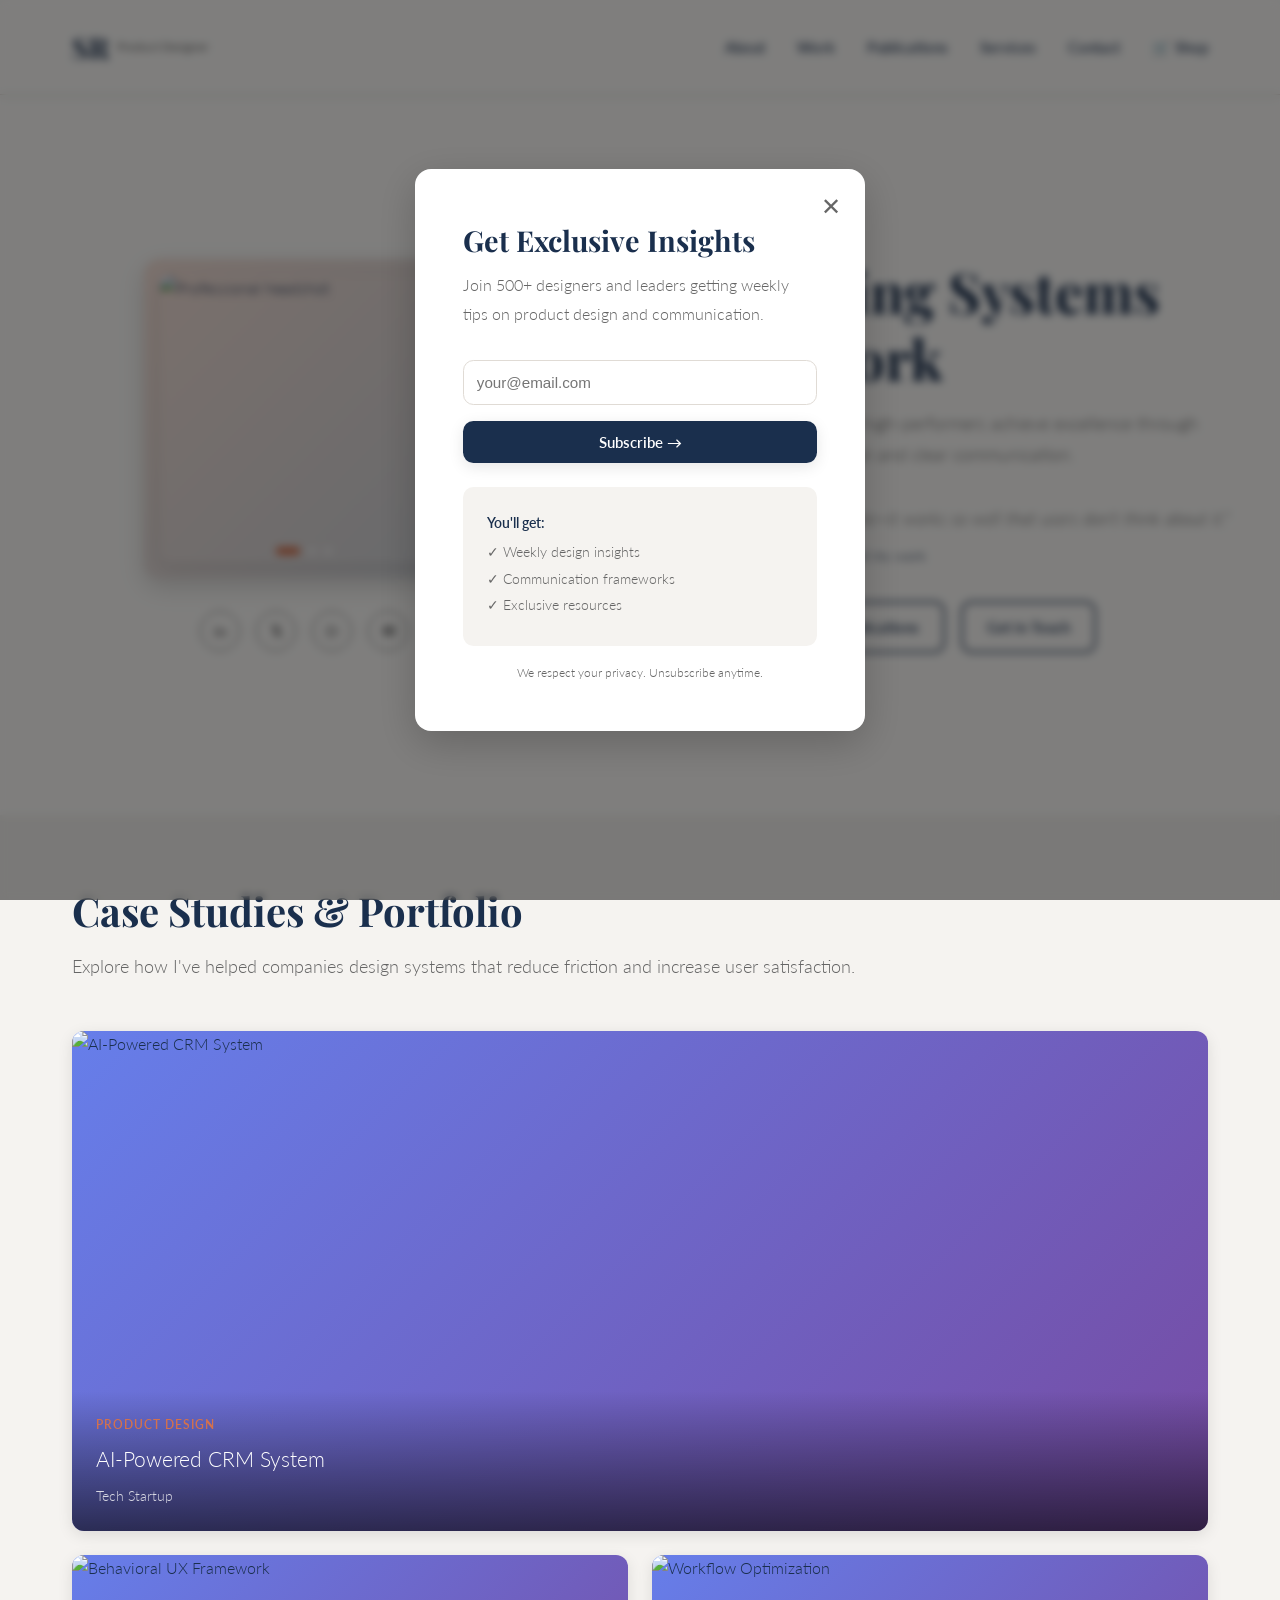
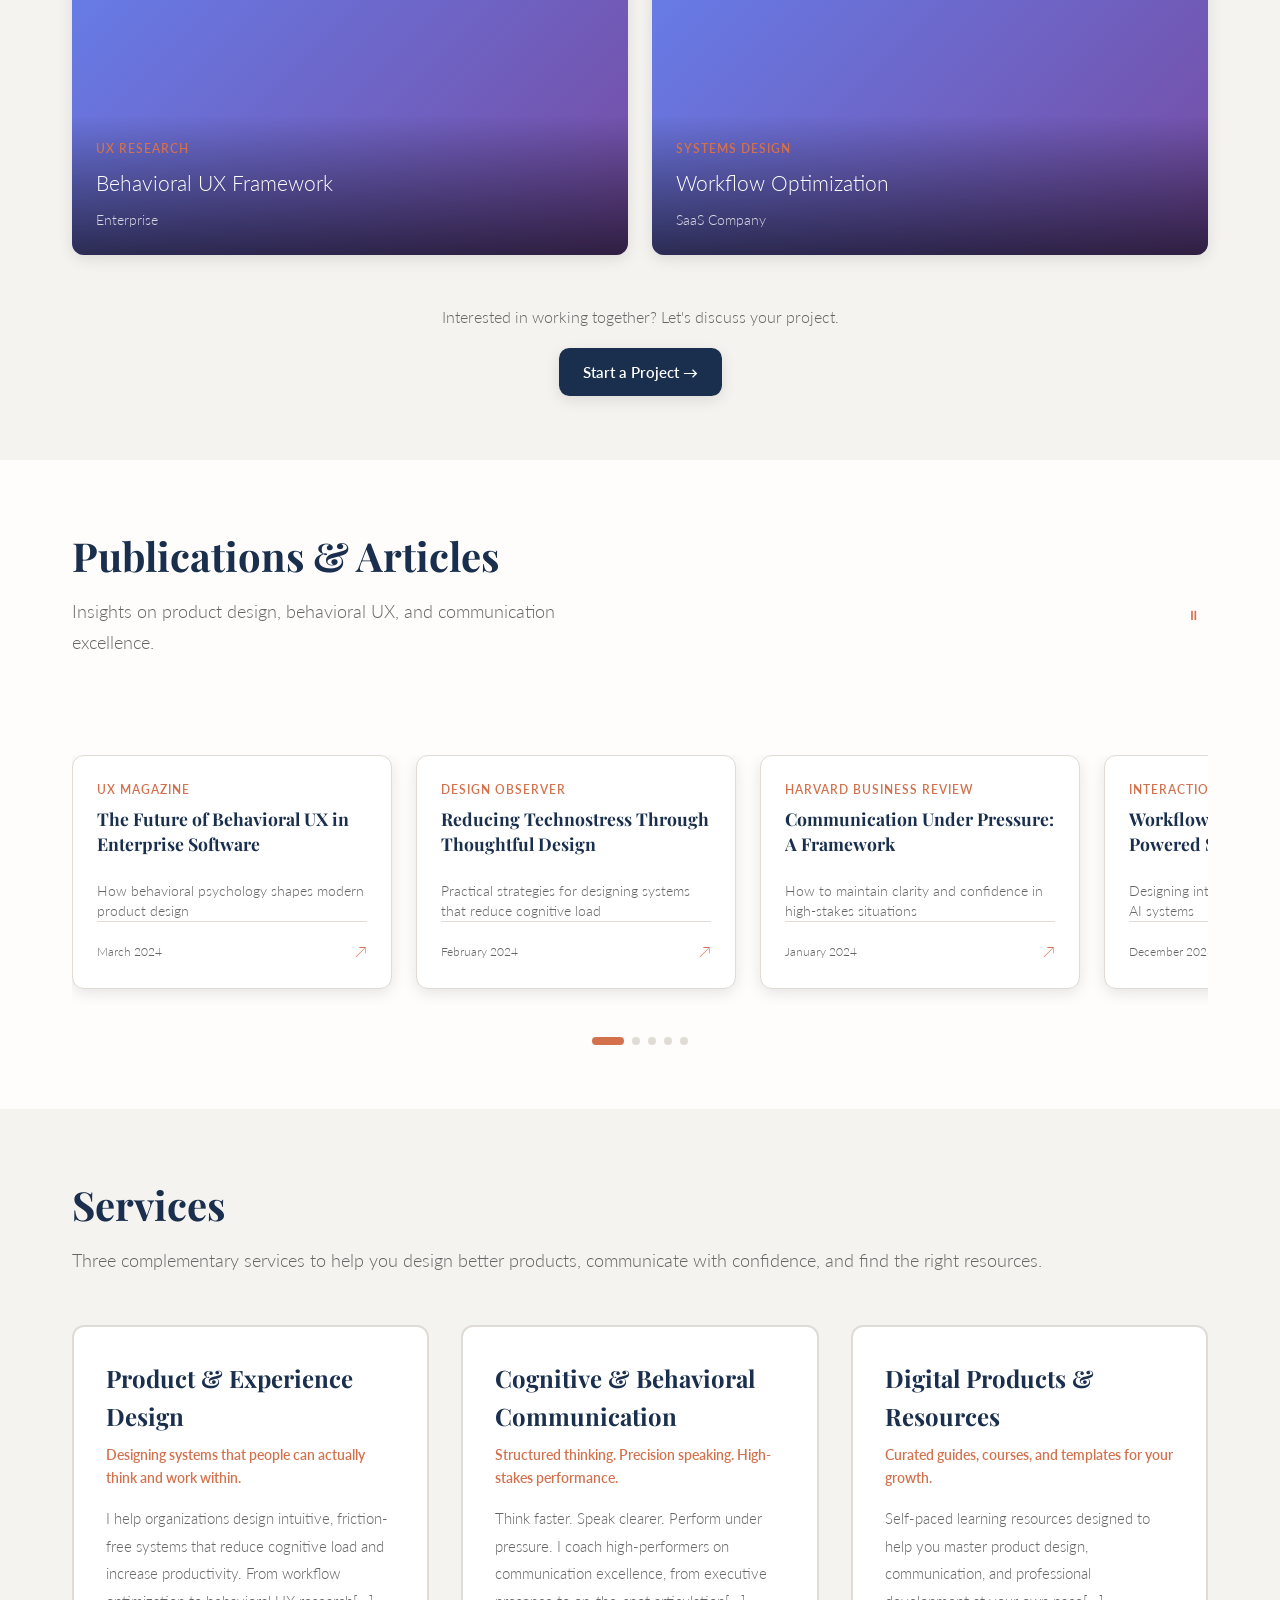
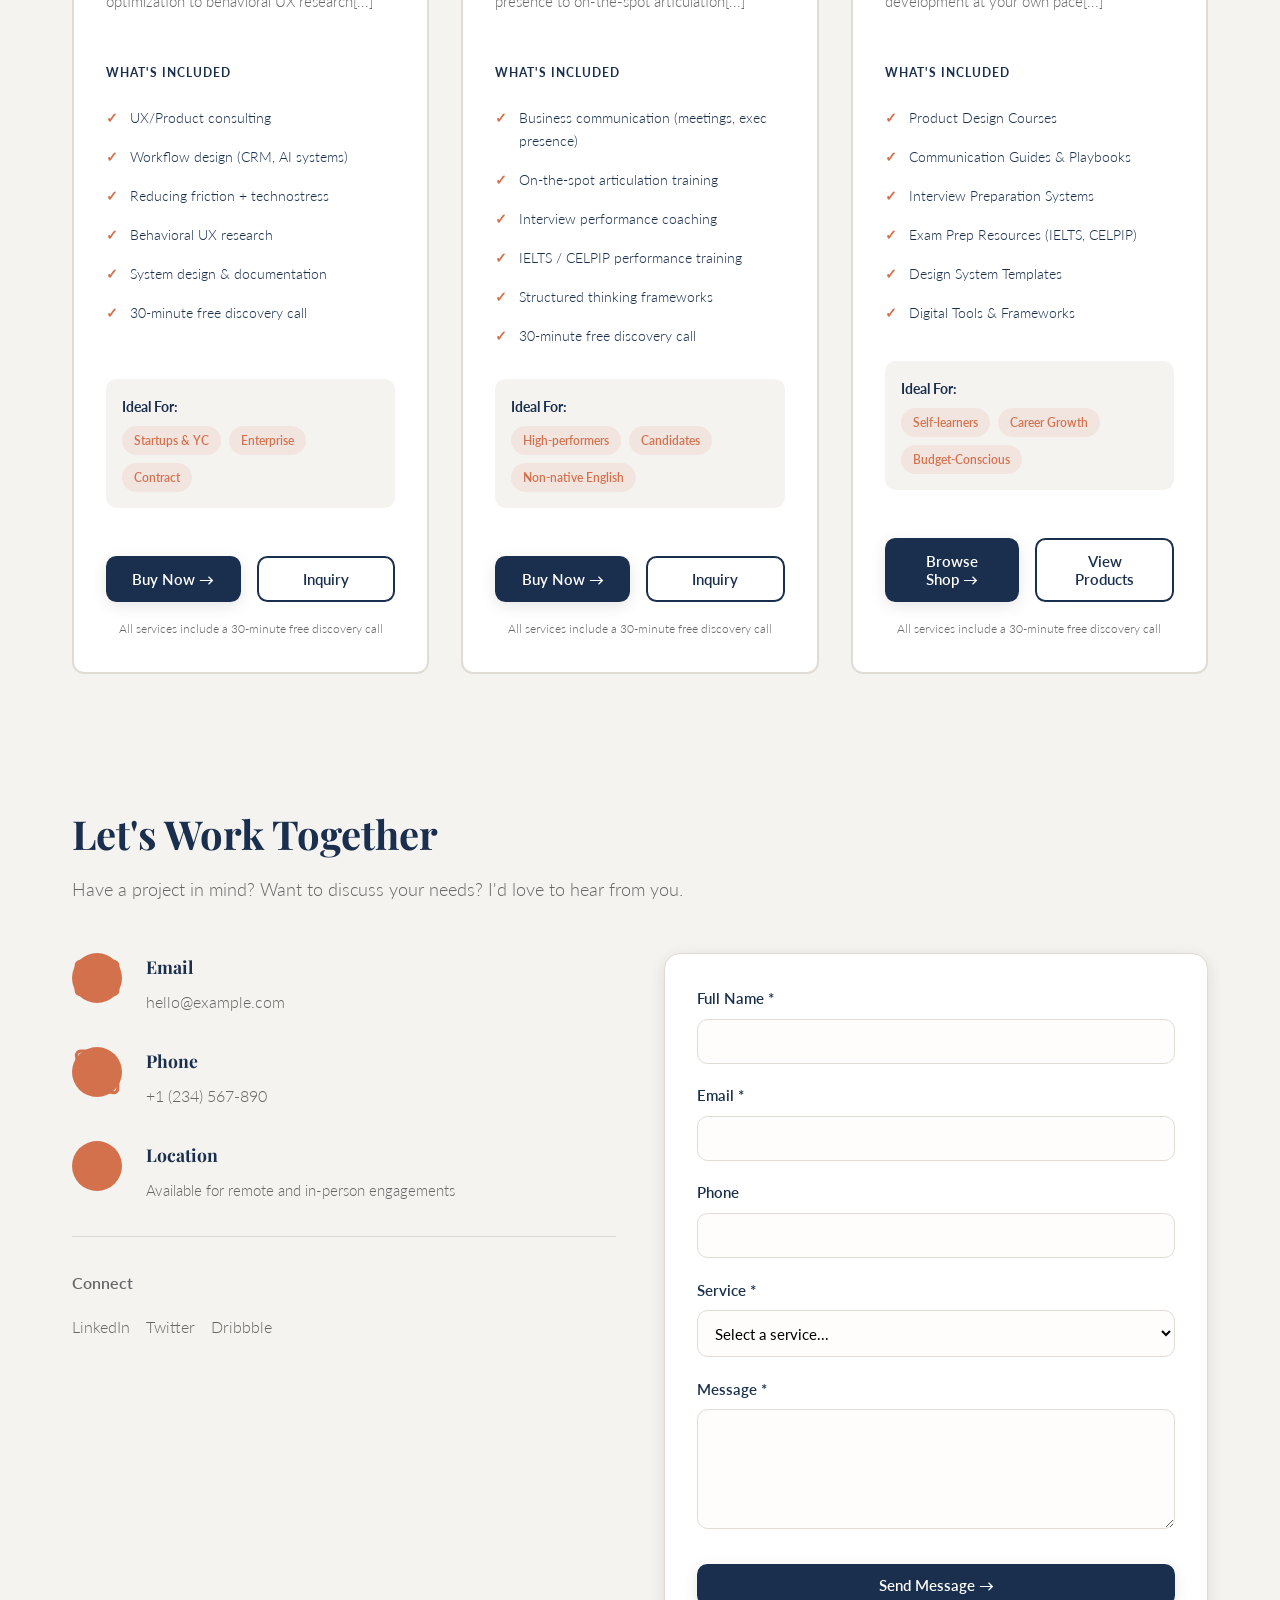
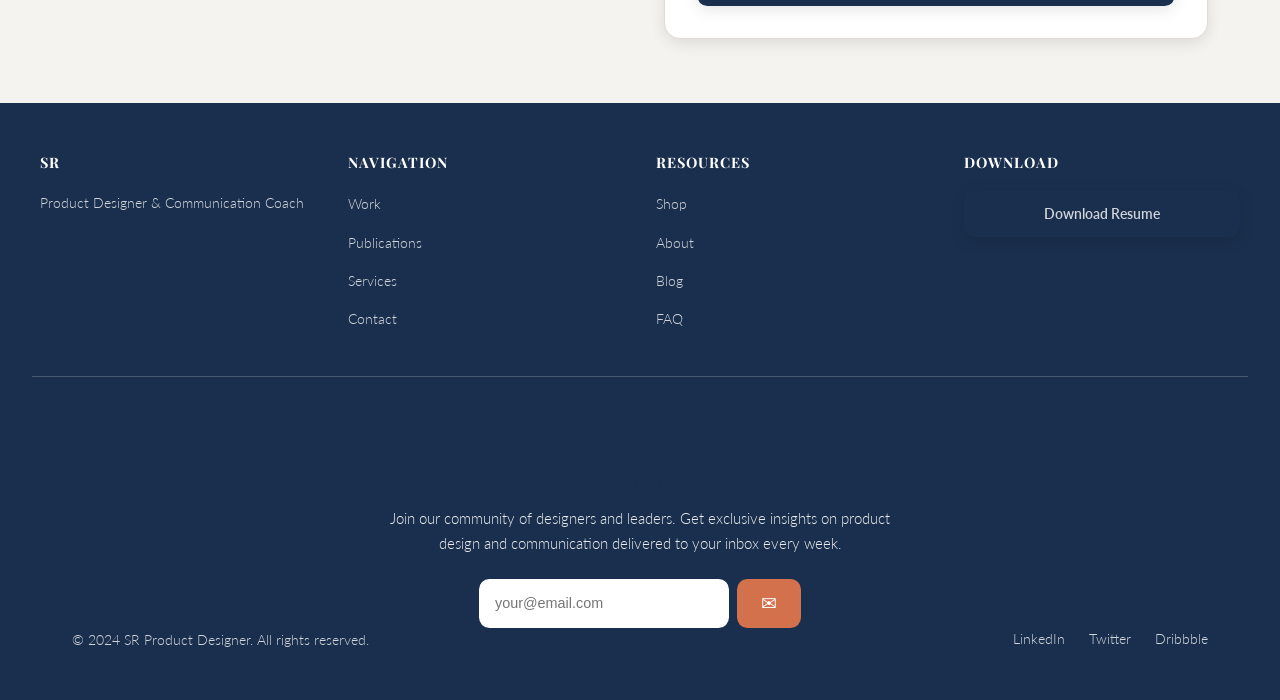
==== commit 180dce45: "Update index.html" ====
--- a/index.html
+++ b/index.html
@@ -71,7 +71,7 @@
       <p class="section-subtitle">Explore how I've helped companies design systems that reduce friction and increase user satisfaction.</p>
 
       <div class="case-grid">
-        <a href="javascript:void(0)" onclick="goToContactWithCaseStudy('AI-Powered CRM System')" class="case-card-link">
+        <a href="javascript:void(0)" onclick="goToContactWithCaseStudy('AI-Powered CRM System')" class="case-study.html">
           <div class="case-card">
             <div class="case-card-image">
               <img src="https://images.unsplash.com/photo-1552664730-d307ca884978?w=600&h=400&fit=crop" alt="AI-Powered CRM System">
@@ -92,7 +92,7 @@
           </div>
         </a>
 
-        <a href="javascript:void(0)" onclick="goToContactWithCaseStudy('Behavioral UX Framework')" class="case-card-link">
+        <a href="javascript:void(0)" onclick="goToContactWithCaseStudy('Behavioral UX Framework')" class="case-study.html">
           <div class="case-card">
             <div class="case-card-image">
               <img src="https://images.unsplash.com/photo-1517694712202-14dd9538aa97?w=600&h=400&fit=crop" alt="Behavioral UX Framework">
@@ -113,7 +113,7 @@
           </div>
         </a>
 
-        <a href="javascript:void(0)" onclick="goToContactWithCaseStudy('Workflow Optimization')" class="case-card-link">
+        <a href="javascript:void(0)" onclick="goToContactWithCaseStudy('Workflow Optimization')" class="case-study.html">
           <div class="case-card">
             <div class="case-card-image">
               <img src="https://images.unsplash.com/photo-1454165804606-c3d57bc86b40?w=600&h=400&fit=crop" alt="Workflow Optimization">
@@ -133,25 +133,6 @@
             </div>
           </div>
         </a>
-
-        <a href="javascript:void(0)" onclick="goToContactWithCaseStudy('Mobile Experience Design')" class="case-card-link">
-          <div class="case-card">
-            <div class="case-card-image">
-              <img src="https://images.unsplash.com/photo-1512941691920-25bda36dc643?w=600&h=400&fit=crop" alt="Mobile Experience Design">
-            </div>
-            <div class="case-card-overlay">
-              <div class="case-card-overlay-content">
-                <div class="case-card-overlay-category">Mobile Design</div>
-                <div class="case-card-overlay-title">Mobile Experience Design</div>
-                <div class="case-card-overlay-description">Designed intuitive mobile banking experience</div>
-                <div class="case-card-overlay-cta">Get in Touch →</div>
-              </div>
-            </div>
-            <div class="case-card-static">
-              <div class="case-card-static-category">Mobile Design</div>
-              <div class="case-card-static-title">Mobile Experience Design</div>
-              <div class="case-card-static-company">Fintech</div>
-            </div>
           </div>
         </a>
       </div>
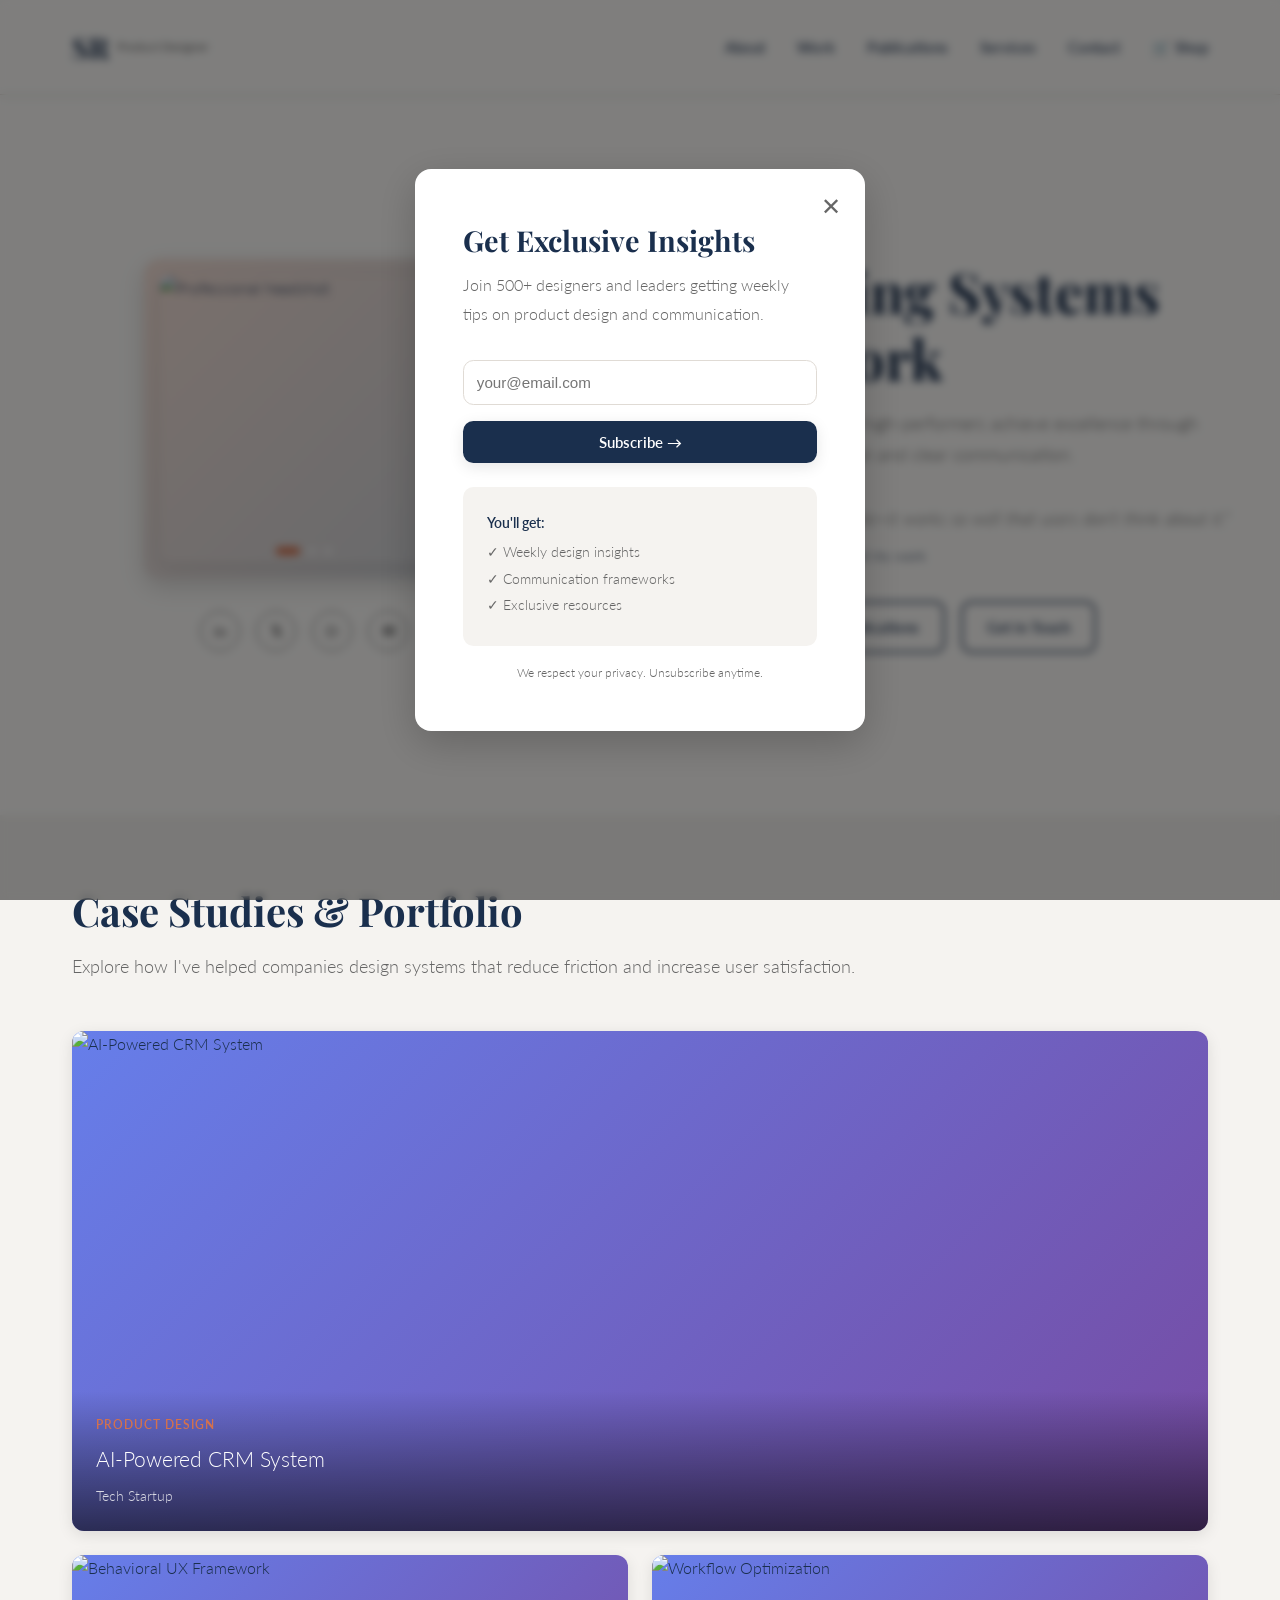
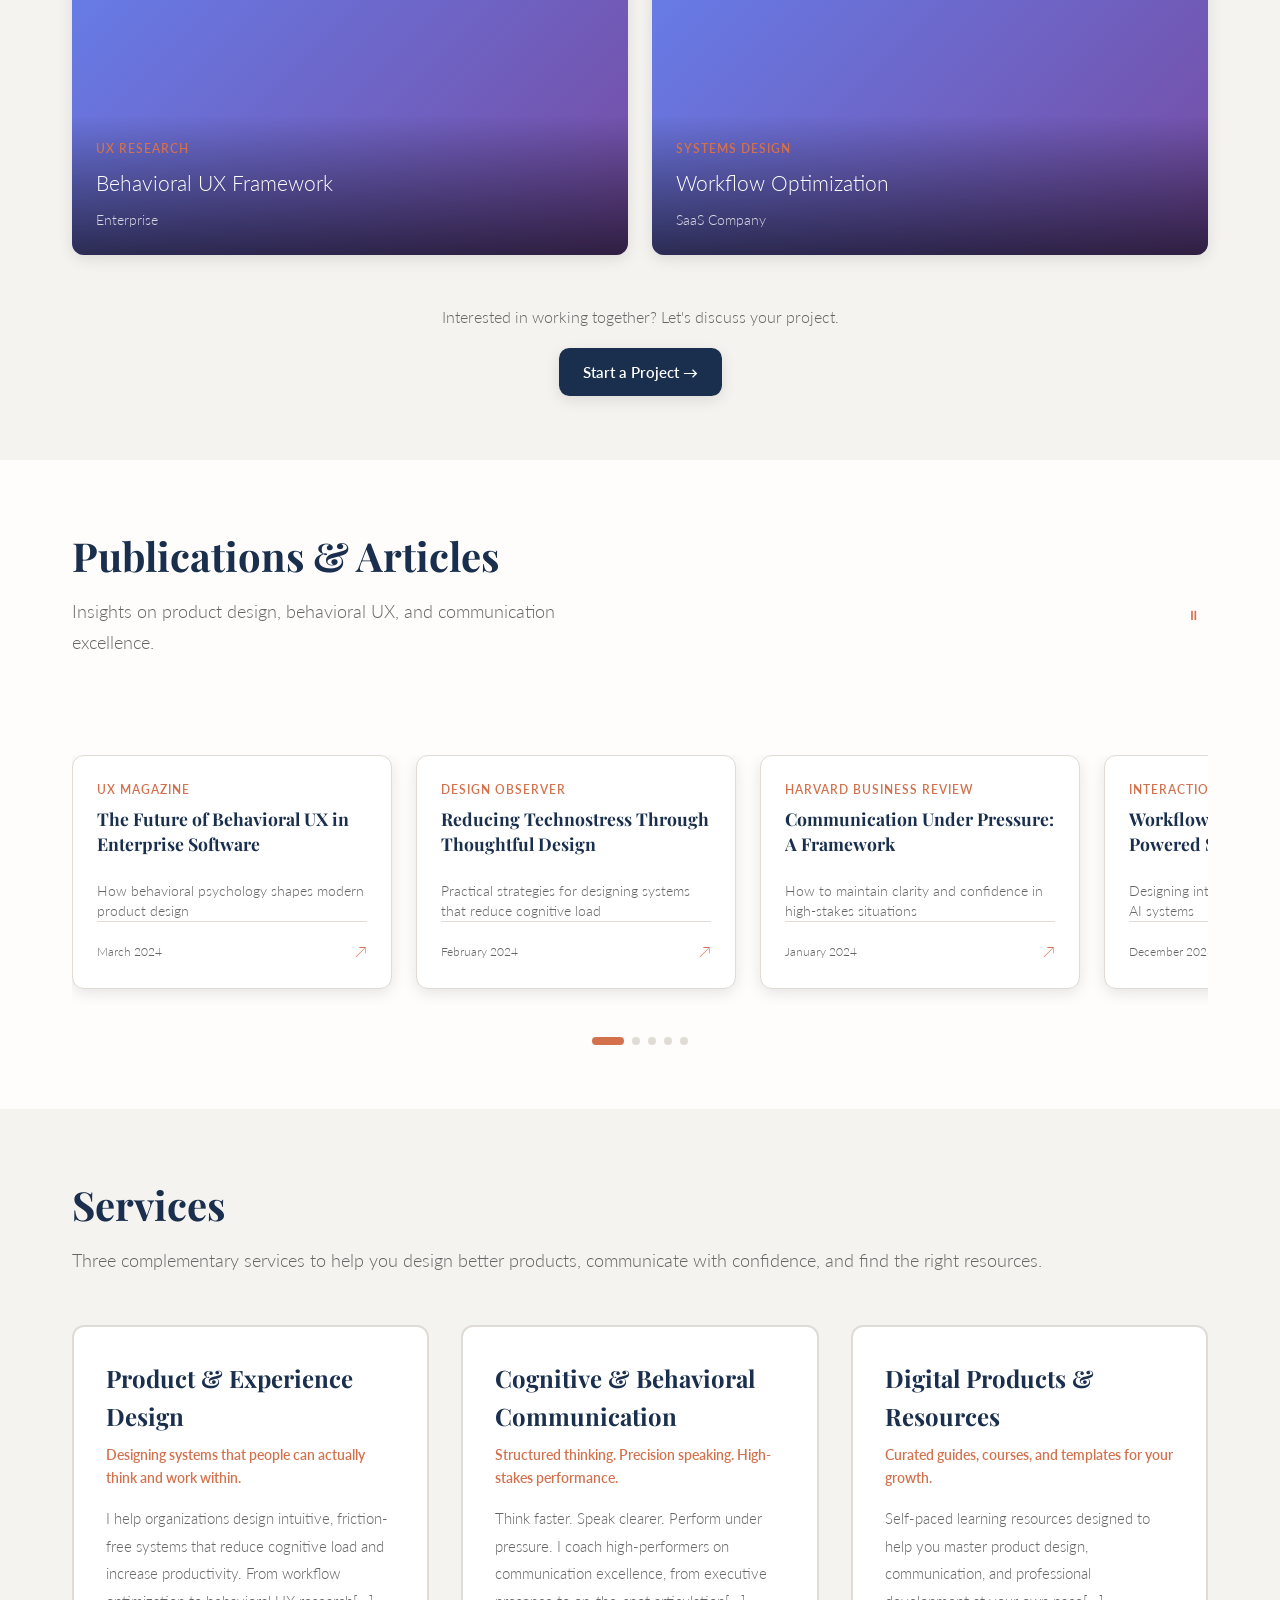
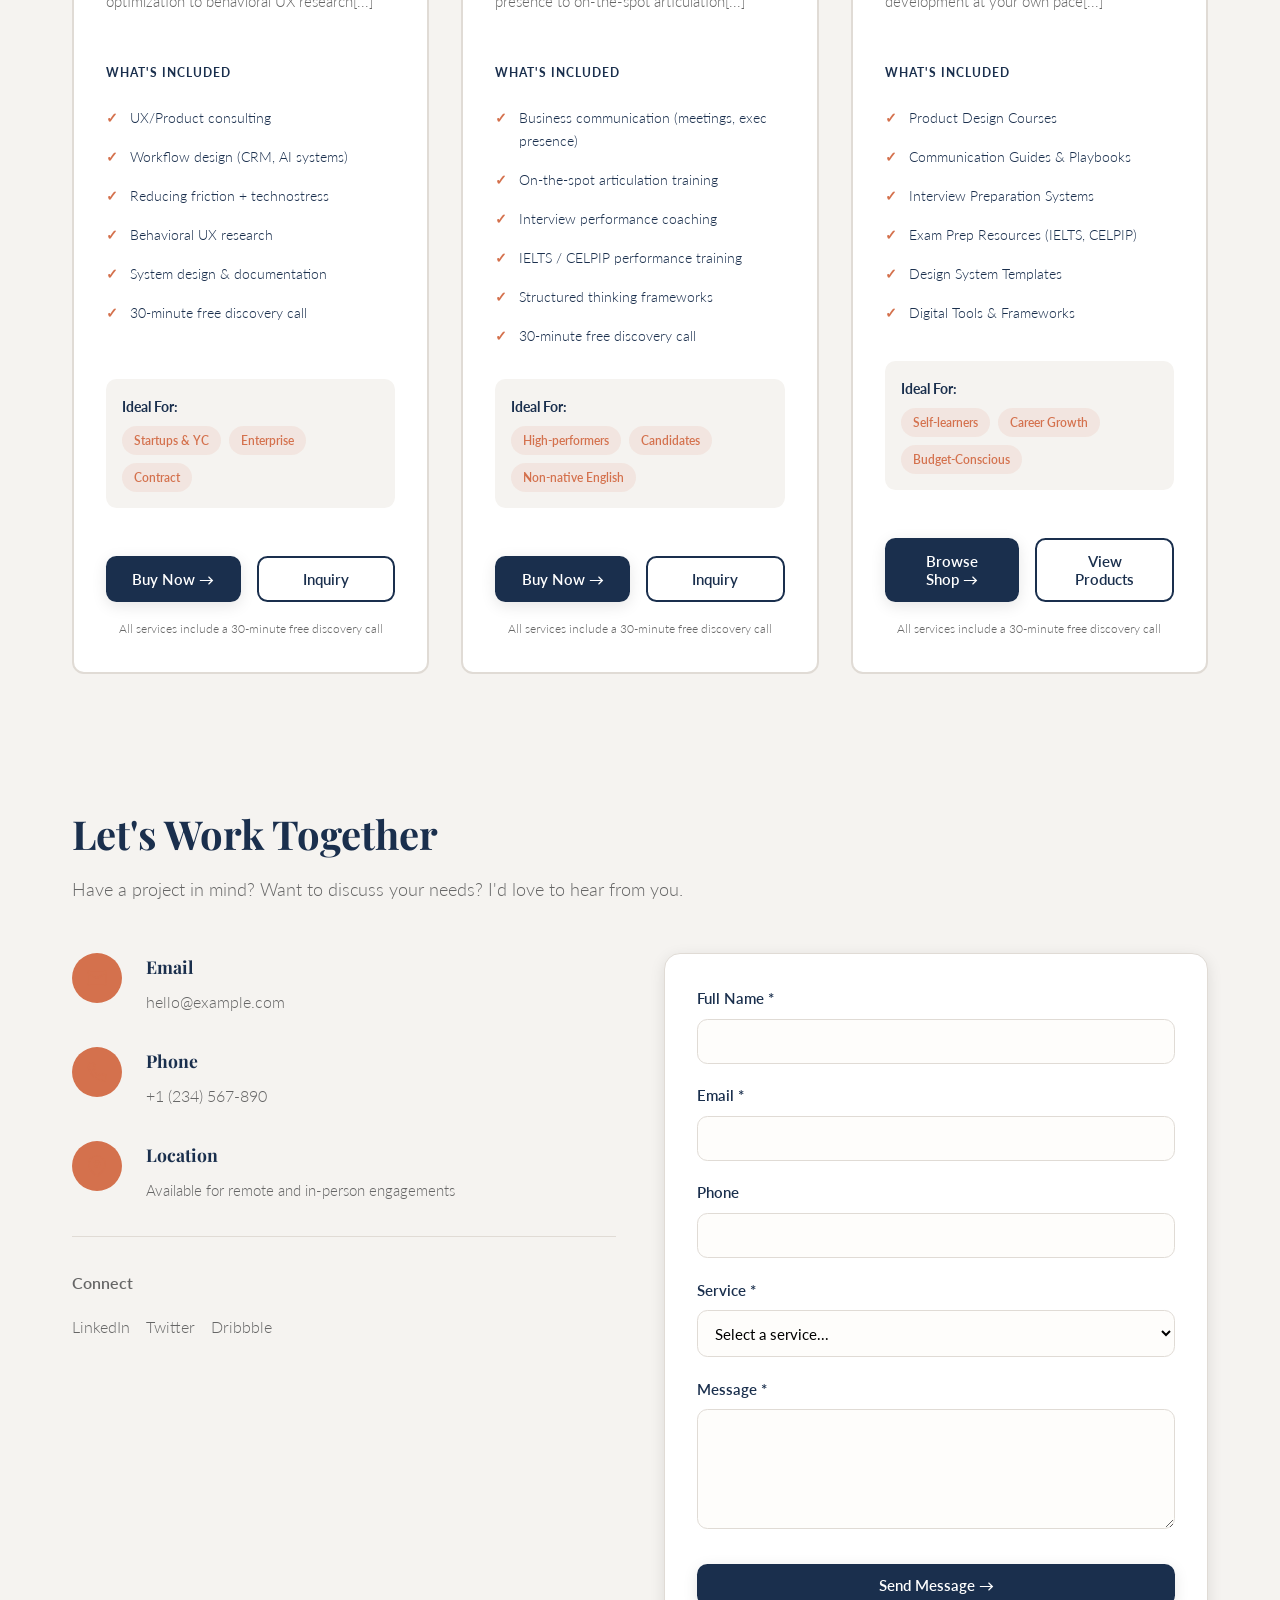
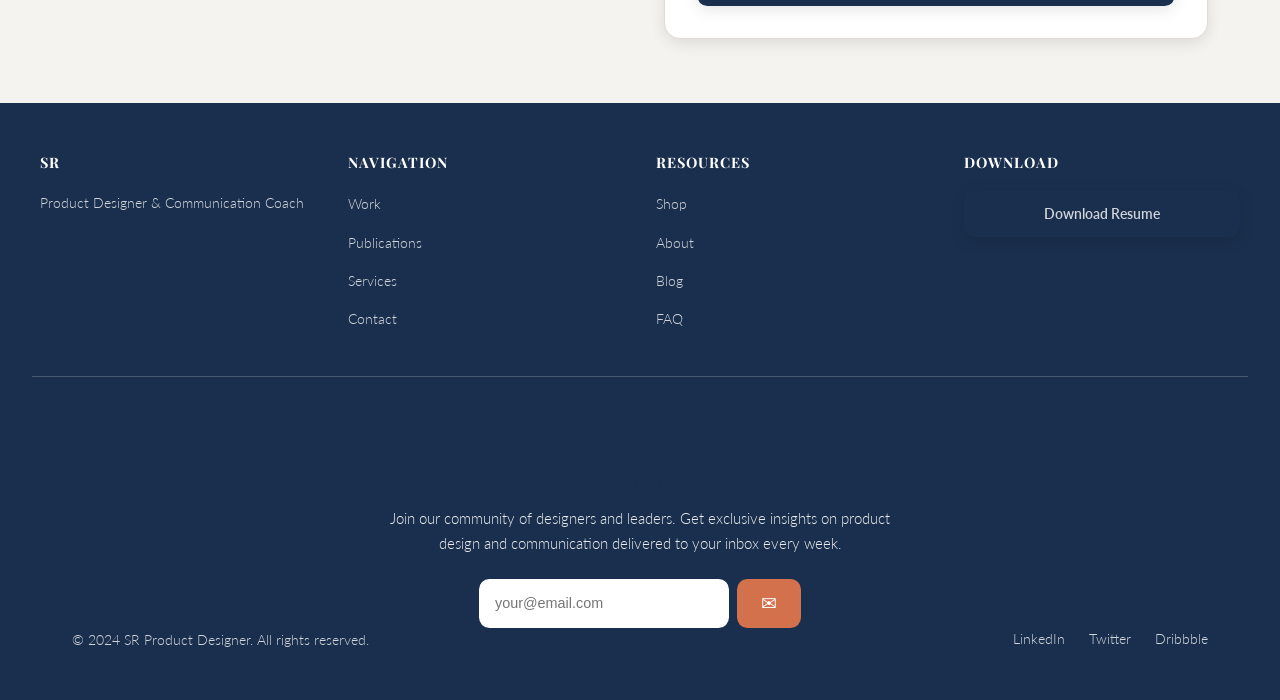
==== commit 218f14e5: "Fix comment formatting in index.html" ====
--- a/index.html
+++ b/index.html
@@ -344,7 +344,7 @@
       <p class="section-subtitle" style="margin-bottom: 3rem;">Have a project in mind? Want to discuss your needs? I'd love to hear from you.</p>
 
       <div class="contact-wrapper">
-                <!-- Contact Info -->
+          <!-- Contact Info -->
         <div class="contact-info">
           <div class="contact-info-item">
             <div class="contact-info-icon">
@@ -393,7 +393,7 @@
             </div>
           </div>
         </div>
-
+        
         <!-- Contact Form -->
         <form class="contact-form">
           <div class="form-group">
--- a/styles.css
+++ b/styles.css
@@ -1562,3 +1562,47 @@
 .case-card-link:hover {
   text-decoration: none;
 }
+
+
+/* ============================================
+   CONTACT ICONS - FIX OVERLAPPING
+   ============================================ */
+
+.contact-info-icon {
+  width: 50px;
+  height: 50px;
+  display: flex;
+  align-items: center;
+  justify-content: center;
+  flex-shrink: 0;
+  color: var(--accent);
+  font-size: 1.5rem;
+}
+
+.contact-info-icon svg {
+  width: 22px;
+  height: 22px;
+  stroke: var(--accent);
+  stroke-width: 1.5;
+  fill: none;
+  stroke-linecap: round;
+  stroke-linejoin: round;
+}
+
+/* ============================================
+   SMOOTH SCROLL FIX - REMOVE AUTO-SCROLL
+   ============================================ */
+
+html {
+  scroll-behavior: smooth;
+}
+
+/* Remove any weird auto-scroll on home page */
+body {
+  scroll-behavior: auto;
+}
+
+/* Only smooth scroll on manual clicks */
+a[href^="#"] {
+  scroll-behavior: smooth;
+}
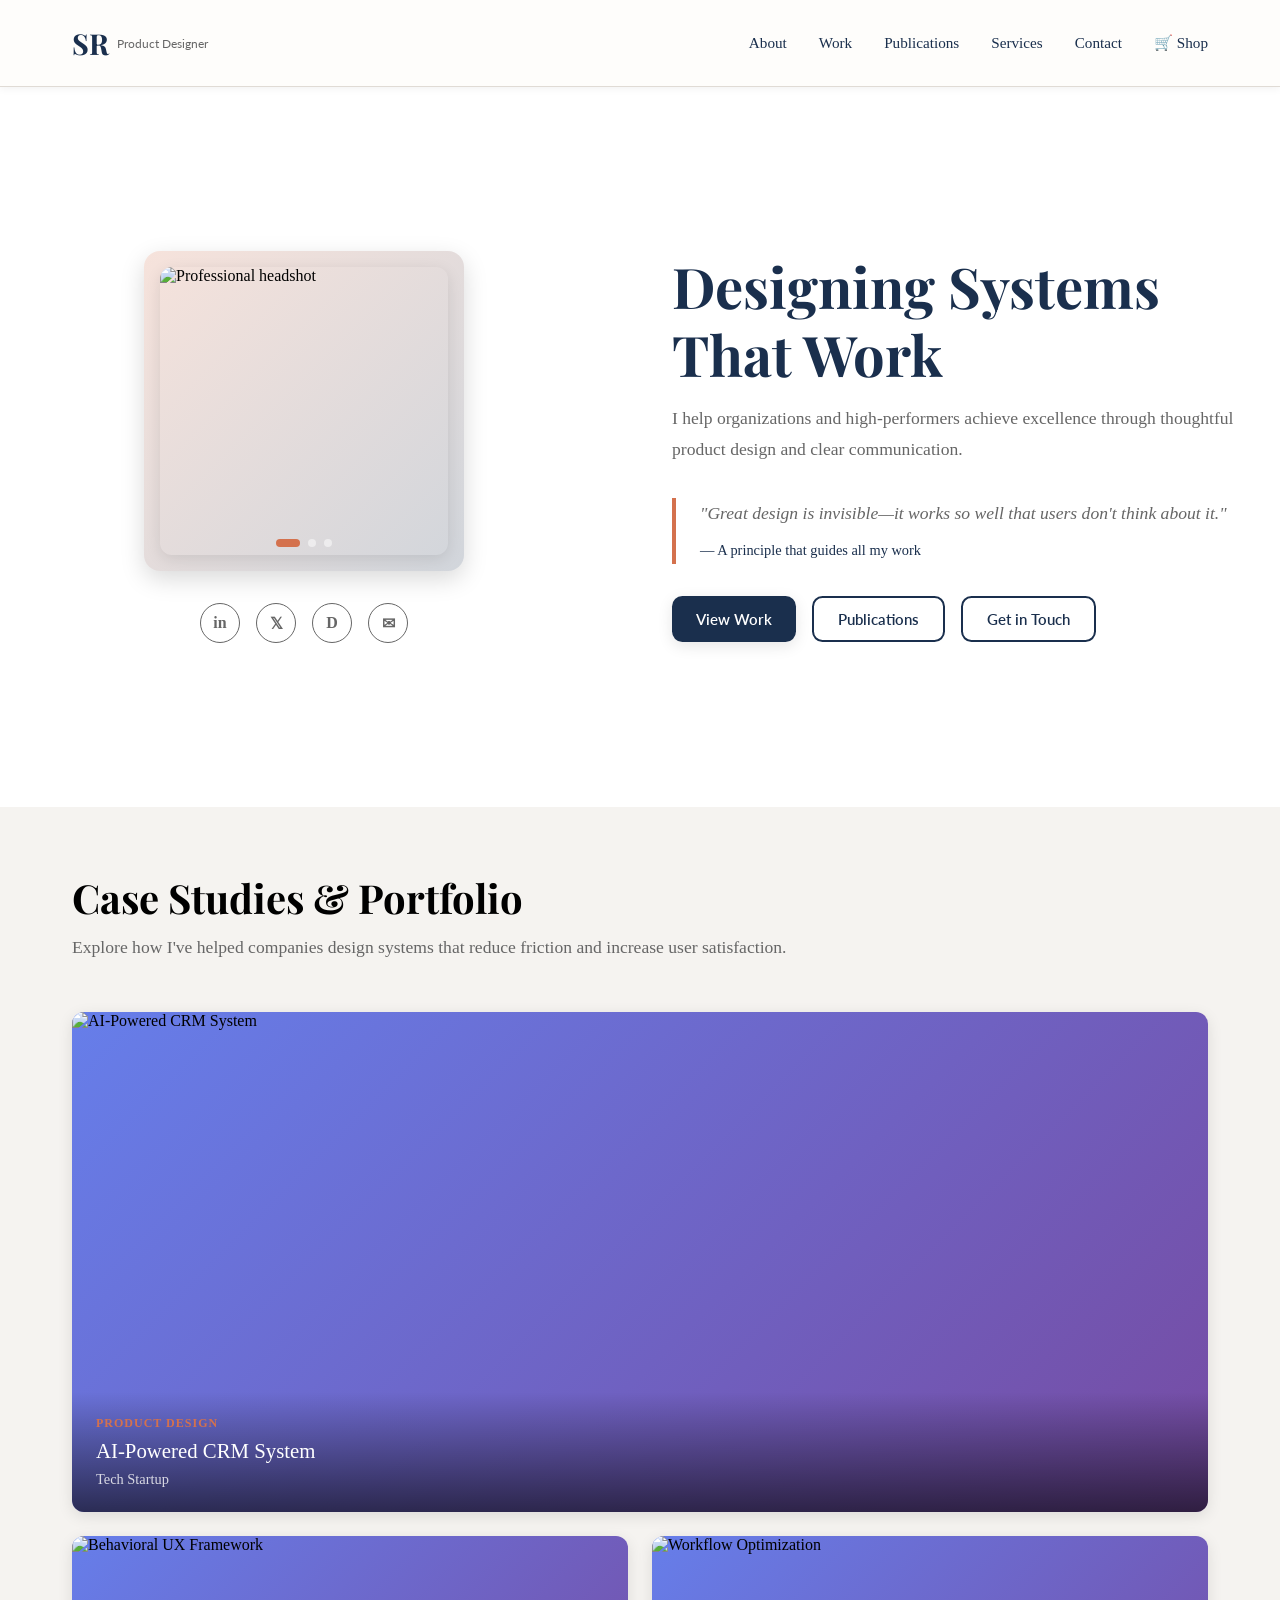
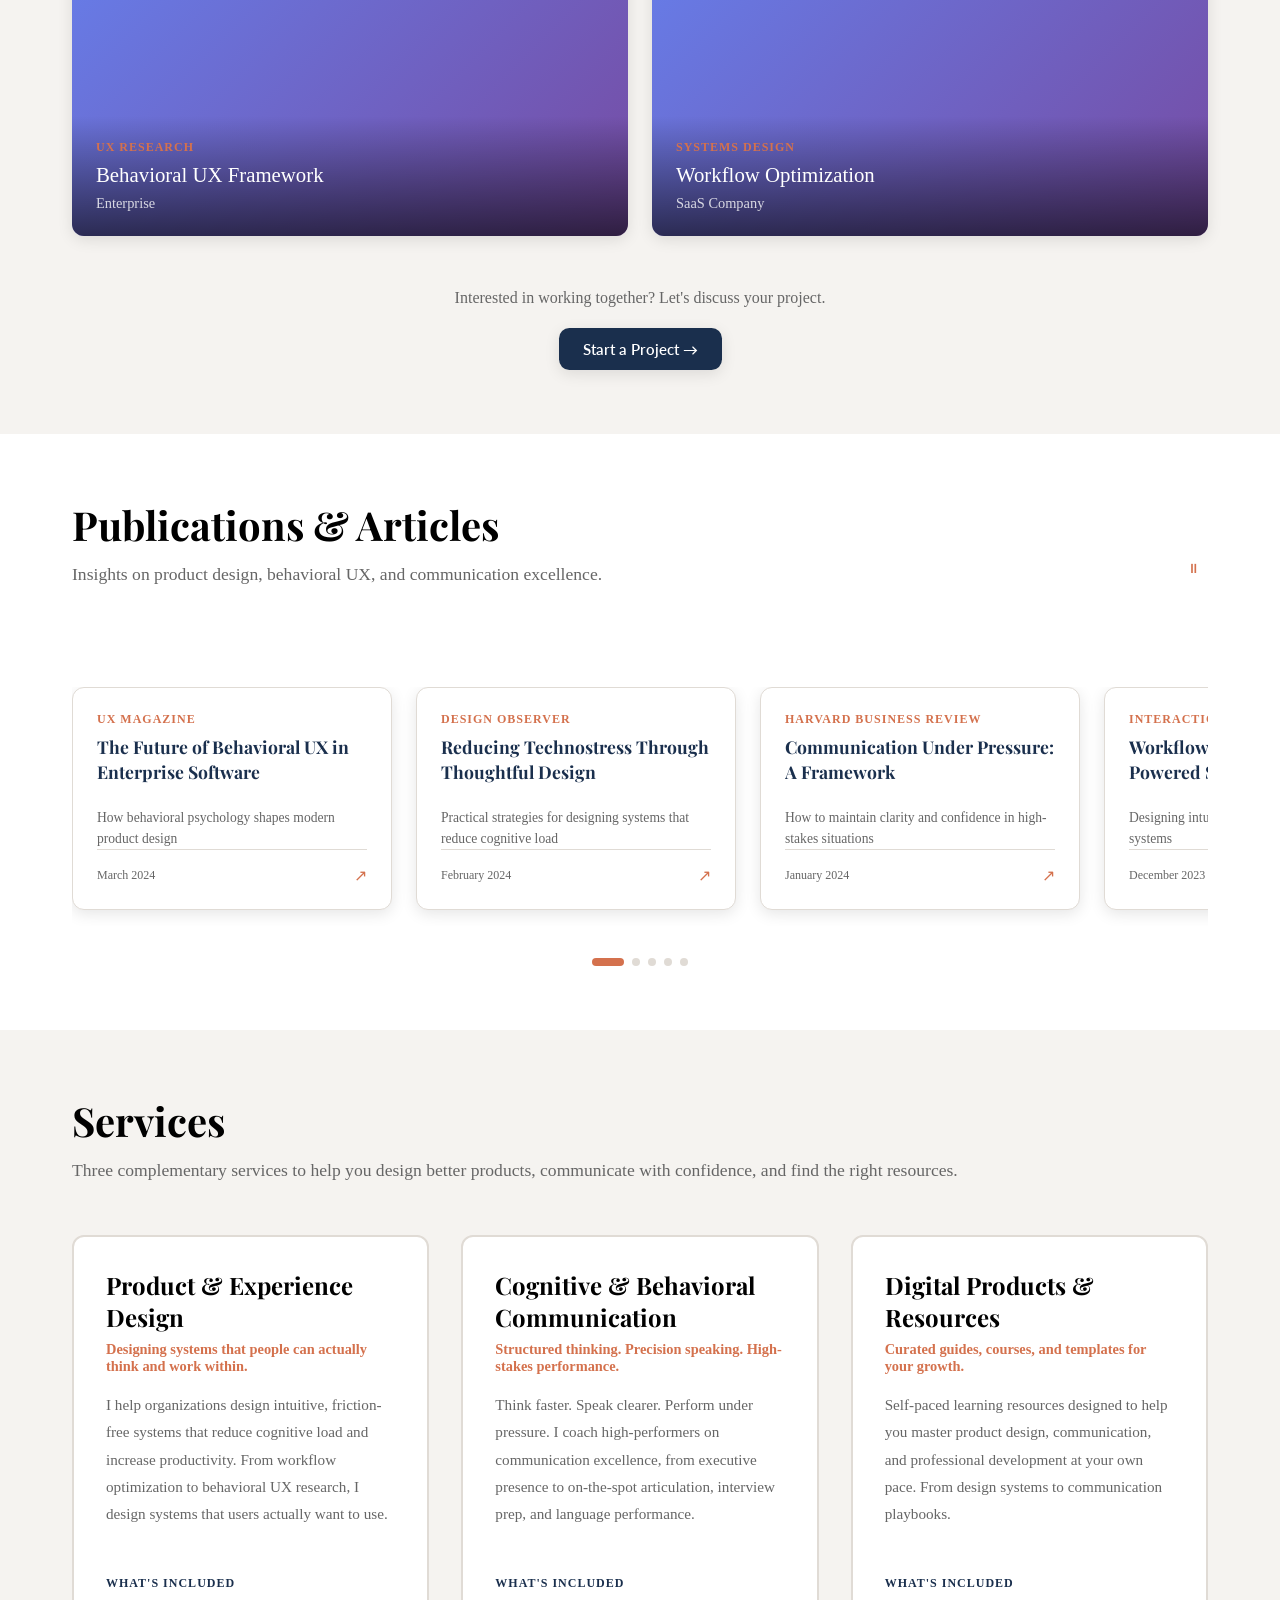
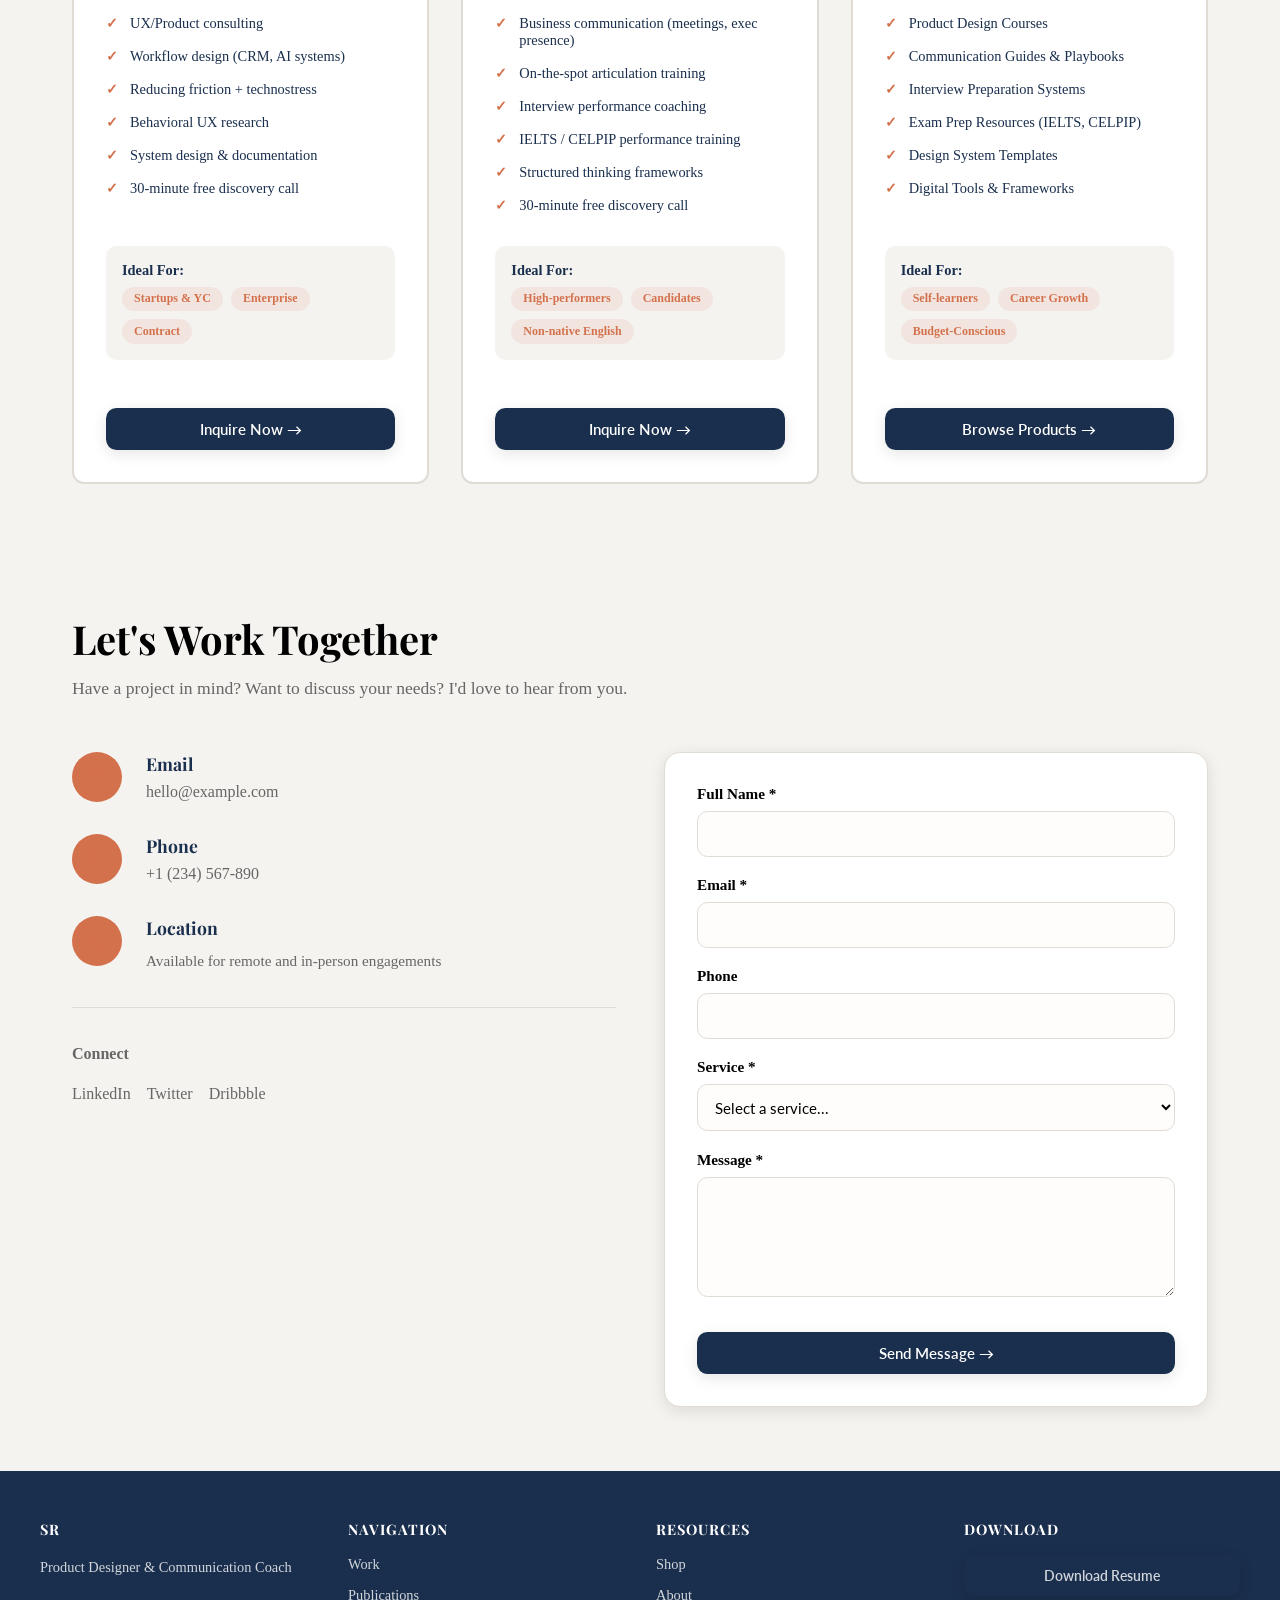
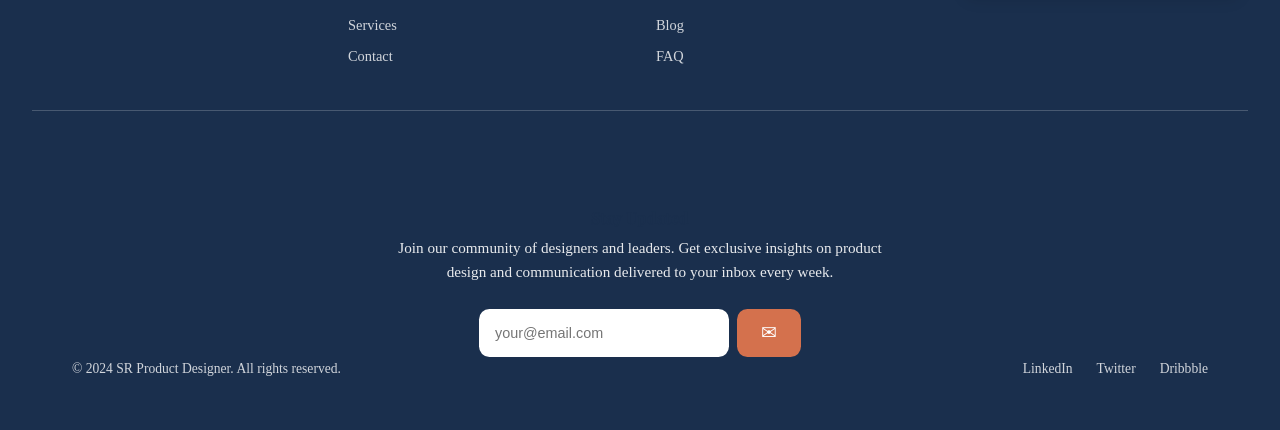
==== commit 07c2517c: "Update index.html" ====
--- a/index.html
+++ b/index.html
@@ -231,7 +231,7 @@
     </div>
   </section>
 
-  <!-- SERVICES SECTION -->
+    <!-- SERVICES SECTION -->
   <section id="services" class="alt-bg">
     <div class="container">
       <div class="section-title">Services</div>
@@ -242,7 +242,7 @@
         <div class="service-card">
           <div class="service-card-title">Product & Experience Design</div>
           <div class="service-card-subtitle">Designing systems that people can actually think and work within.</div>
-          <p class="service-card-description">I help organizations design intuitive, friction-free systems that reduce cognitive load and increase productivity. From workflow optimization to behavioral UX research[...]</p>
+          <p class="service-card-description">I help organizations design intuitive, friction-free systems that reduce cognitive load and increase productivity. From workflow optimization to behavioral UX research, I design systems that users actually want to use.</p>
 
           <div class="service-card-section-title">What's Included</div>
           <ul class="service-features">
@@ -264,17 +264,15 @@
           </div>
 
           <div class="service-cta">
-            <button class="btn btn-primary" onclick="goToContactWithService('product-design')">Buy Now →</button>
-            <button class="btn btn-outline" onclick="goToContactWithService('product-design')">Inquiry</button>
-          </div>
-          <p class="service-note">All services include a 30-minute free discovery call</p>
+            <button class="btn btn-primary" onclick="goToContactWithServiceName('Product & Experience Design', 'product-design')">Inquire Now →</button>
+          </div>
         </div>
 
         <!-- Service 2 -->
         <div class="service-card">
           <div class="service-card-title">Cognitive & Behavioral Communication</div>
           <div class="service-card-subtitle">Structured thinking. Precision speaking. High-stakes performance.</div>
-          <p class="service-card-description">Think faster. Speak clearer. Perform under pressure. I coach high-performers on communication excellence, from executive presence to on-the-spot articulation[...]</p>
+          <p class="service-card-description">Think faster. Speak clearer. Perform under pressure. I coach high-performers on communication excellence, from executive presence to on-the-spot articulation, interview prep, and language performance.</p>
 
           <div class="service-card-section-title">What's Included</div>
           <ul class="service-features">
@@ -296,17 +294,15 @@
           </div>
 
           <div class="service-cta">
-            <button class="btn btn-primary" onclick="goToContactWithService('communication-coaching')">Buy Now →</button>
-            <button class="btn btn-outline" onclick="goToContactWithService('communication-coaching')">Inquiry</button>
-          </div>
-          <p class="service-note">All services include a 30-minute free discovery call</p>
+            <button class="btn btn-primary" onclick="goToContactWithServiceName('Cognitive & Behavioral Communication', 'communication-coaching')">Inquire Now →</button>
+          </div>
         </div>
 
         <!-- Service 3 -->
         <div class="service-card">
           <div class="service-card-title">Digital Products & Resources</div>
           <div class="service-card-subtitle">Curated guides, courses, and templates for your growth.</div>
-          <p class="service-card-description">Self-paced learning resources designed to help you master product design, communication, and professional development at your own pace[...]</p>
+          <p class="service-card-description">Self-paced learning resources designed to help you master product design, communication, and professional development at your own pace. From design systems to communication playbooks.</p>
 
           <div class="service-card-section-title">What's Included</div>
           <ul class="service-features">
@@ -328,10 +324,8 @@
           </div>
 
           <div class="service-cta">
-            <button class="btn btn-primary" onclick="goToContactWithService('shop')">Browse Shop →</button>
-            <button class="btn btn-outline" onclick="location.href='shop.html'">View Products</button>
-          </div>
-          <p class="service-note">All services include a 30-minute free discovery call</p>
+            <a href="shop.html" class="btn btn-primary">Browse Products →</a>
+          </div>
         </div>
       </div>
     </div>
--- a/styles.css
+++ b/styles.css
@@ -31,7 +31,8 @@
 }
 
 html {
-  scroll-behavior: smooth;
+  scroll-behavior: auto;
+}
 }
 
 body {
@@ -1594,7 +1595,7 @@
    ============================================ */
 
 html {
-  scroll-behavior: smooth;
+  scroll-behavior: auto;
 }
 
 /* Remove any weird auto-scroll on home page */
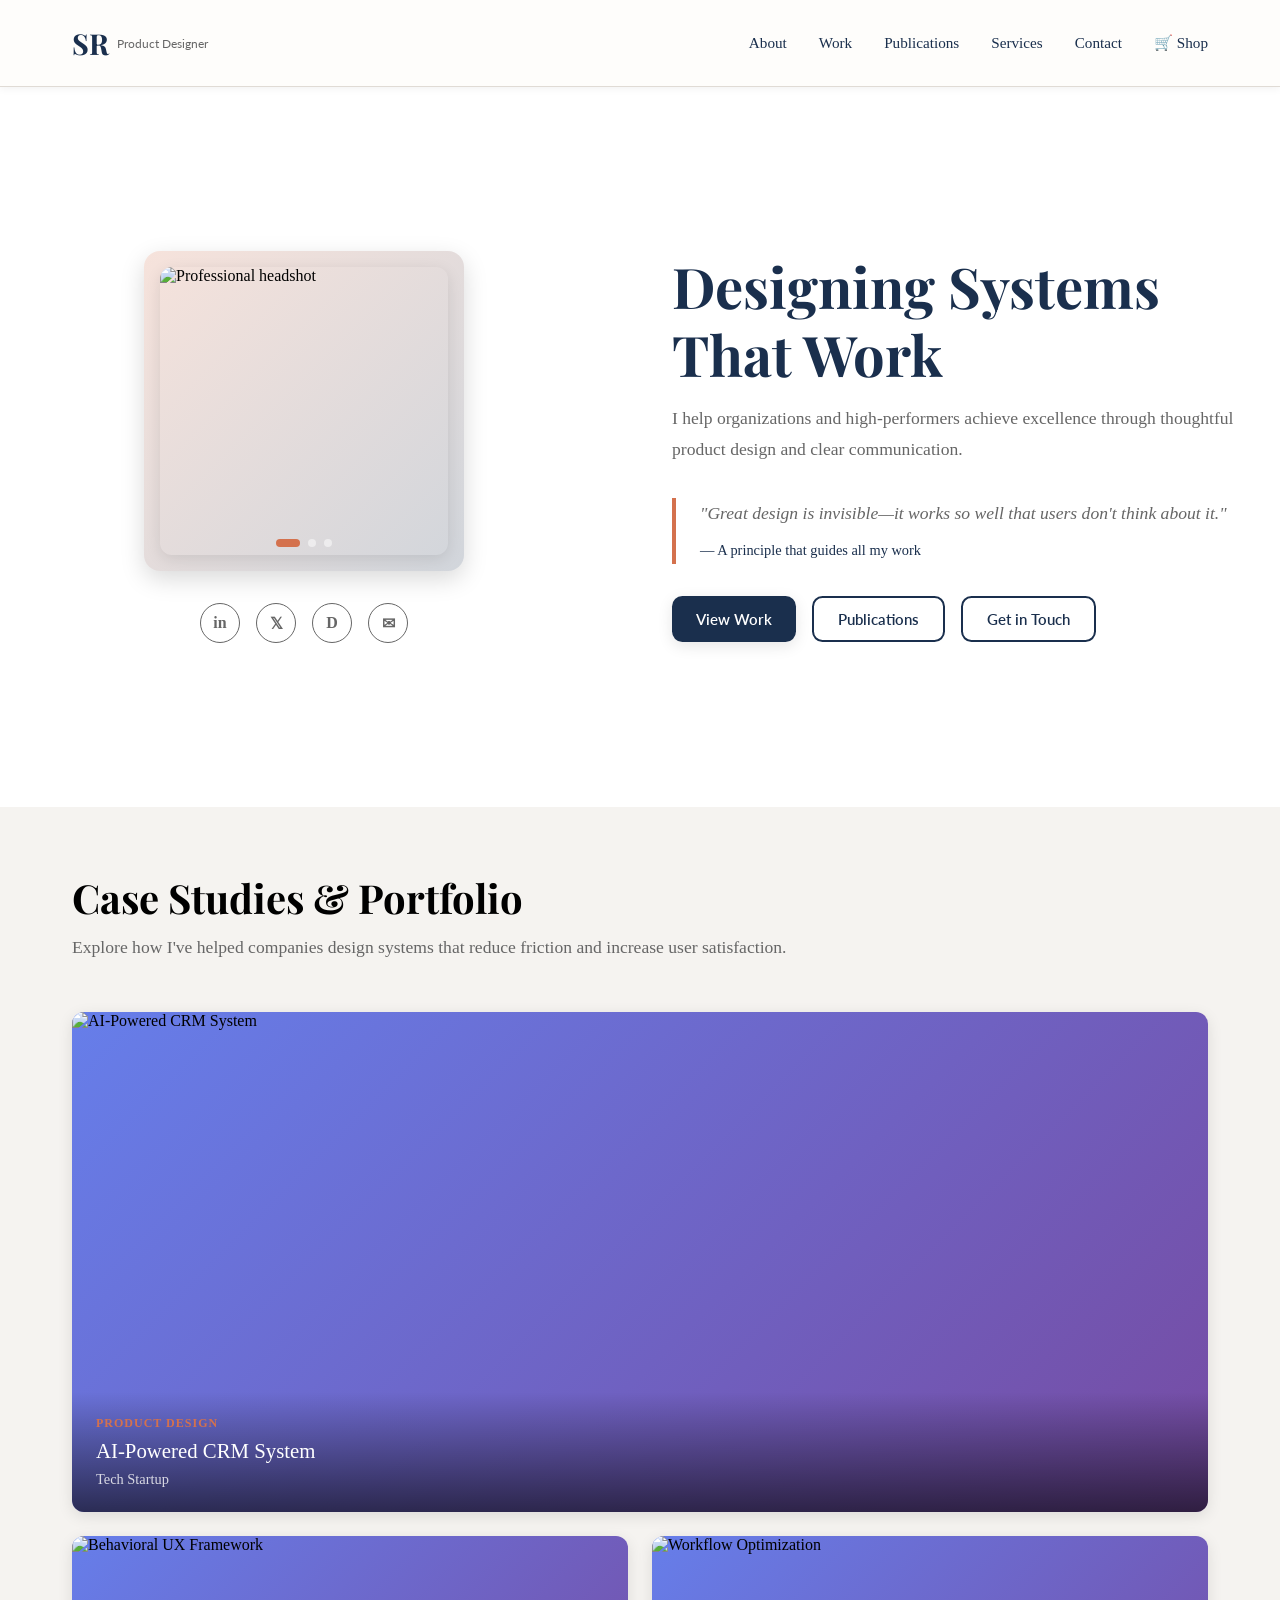
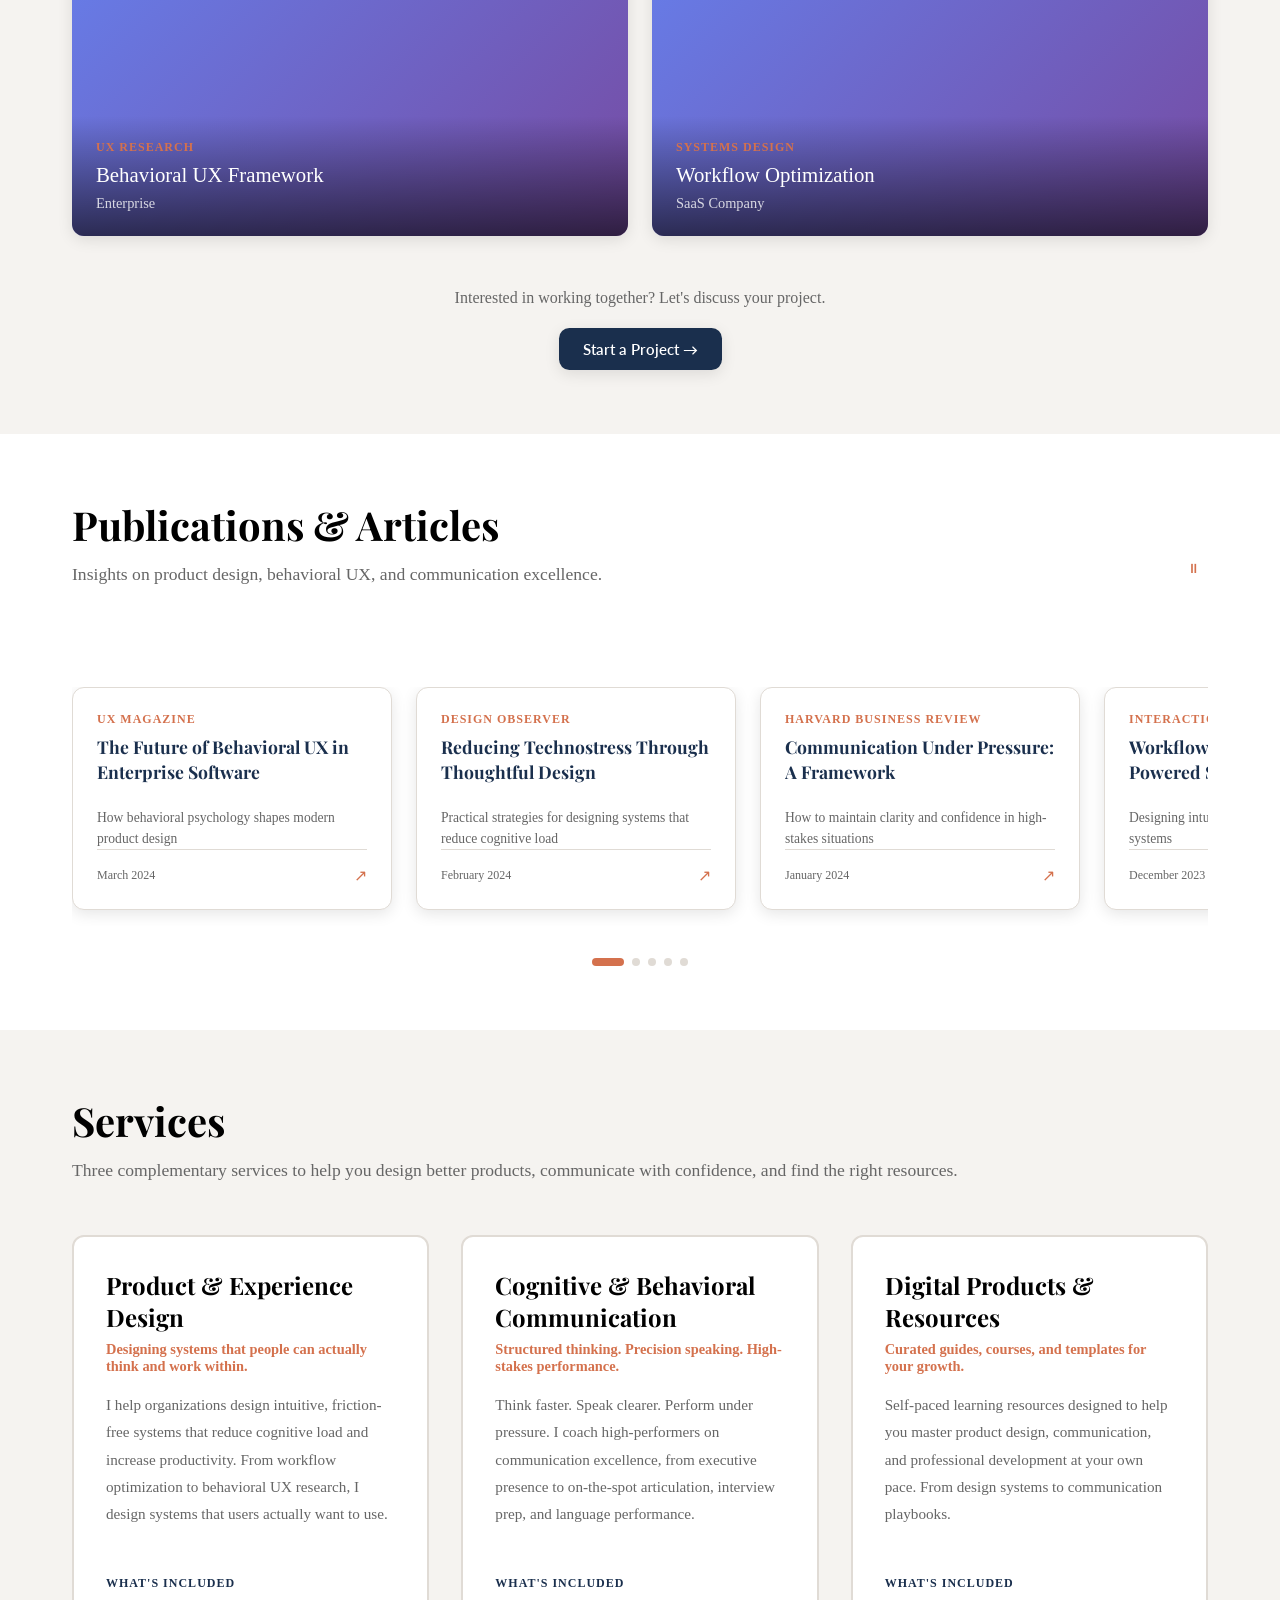
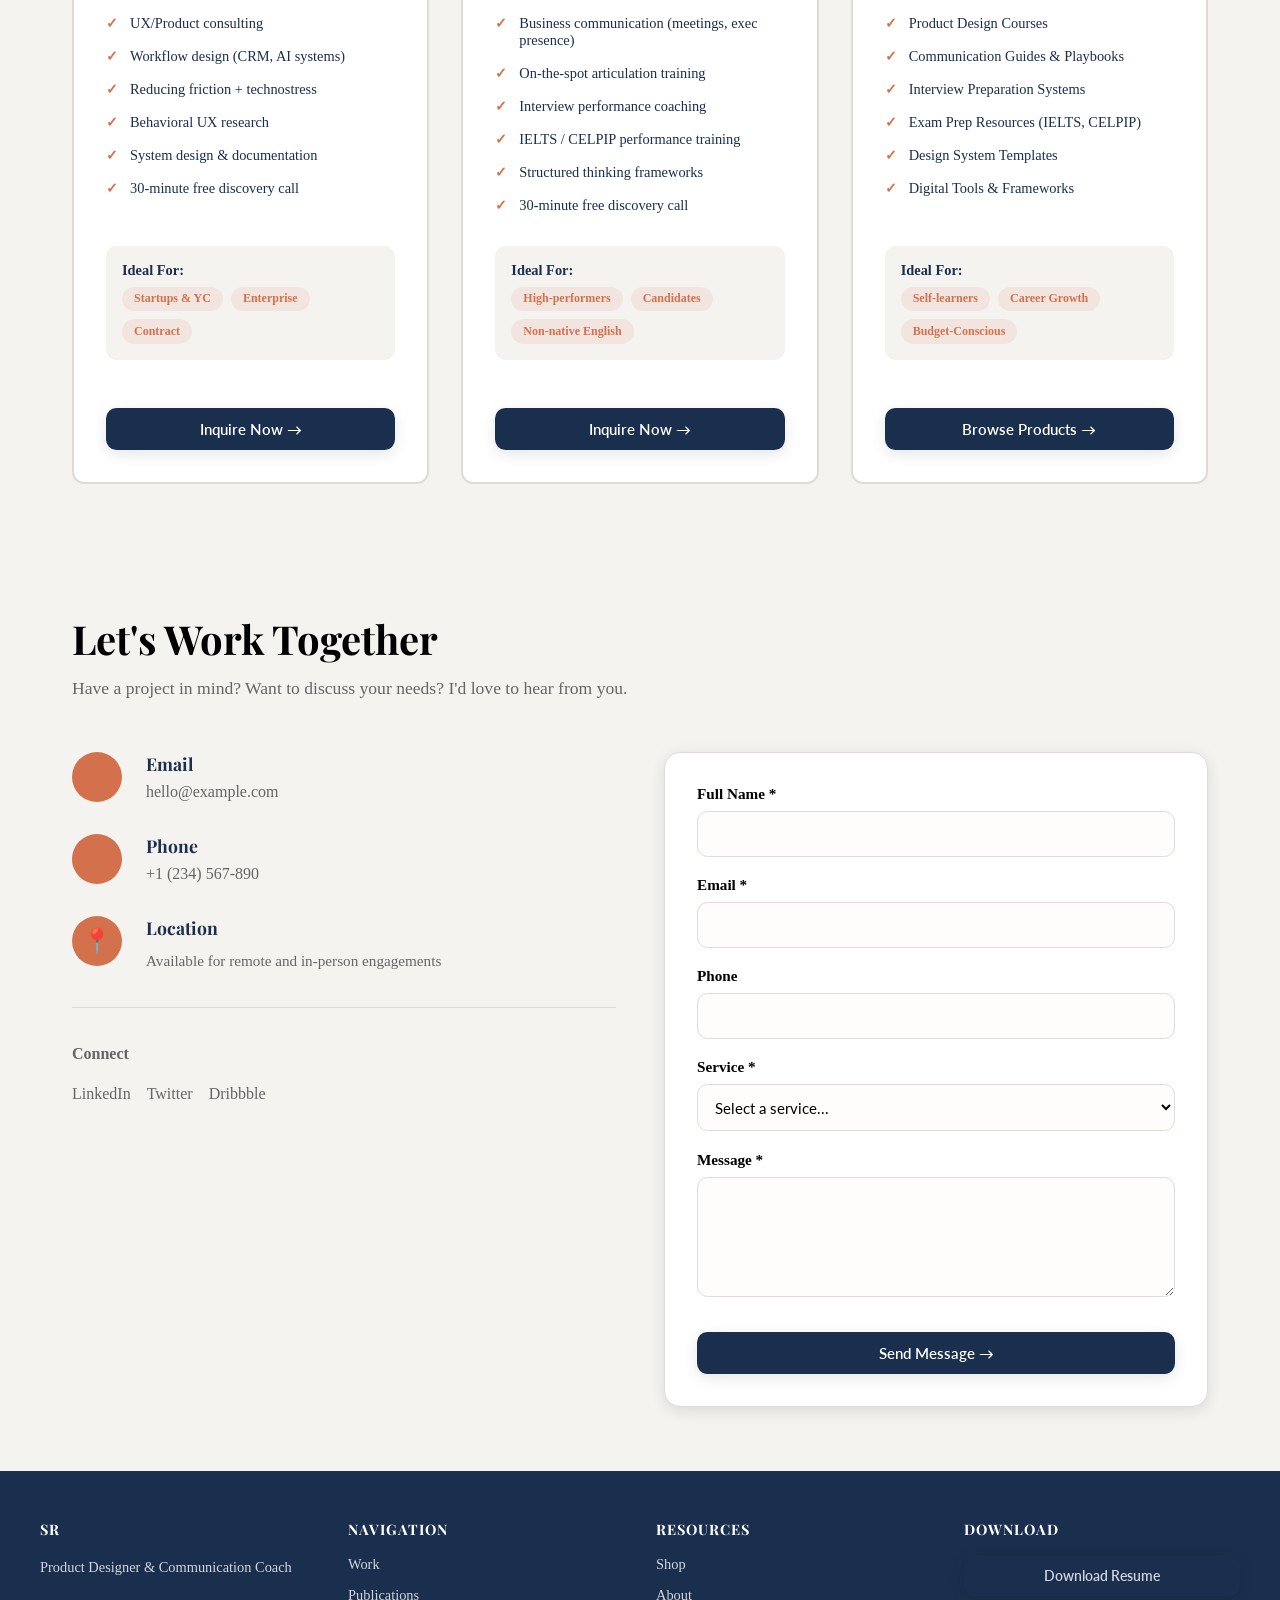
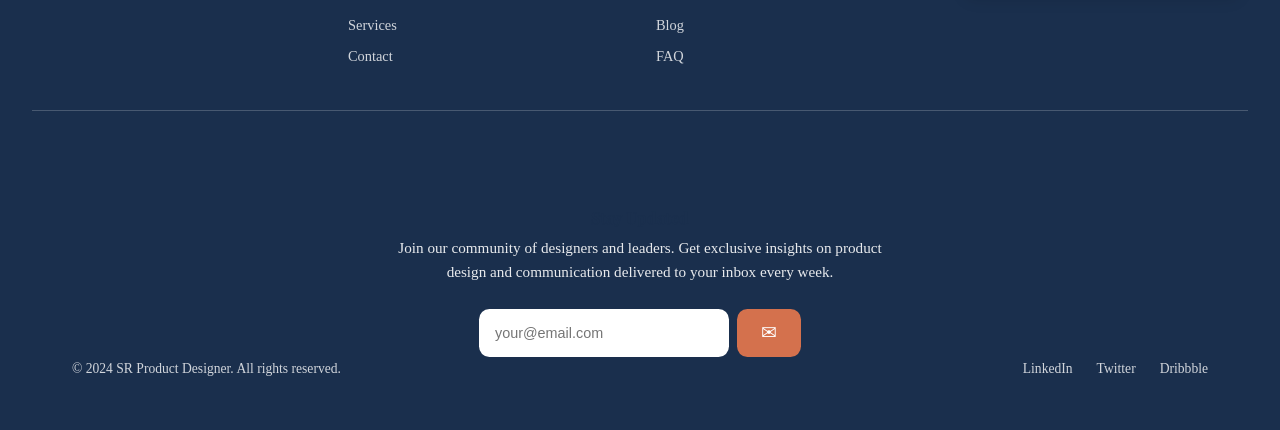
==== commit 880282b0: "Update index.html" ====
--- a/index.html
+++ b/index.html
@@ -338,15 +338,10 @@
       <p class="section-subtitle" style="margin-bottom: 3rem;">Have a project in mind? Want to discuss your needs? I'd love to hear from you.</p>
 
       <div class="contact-wrapper">
-          <!-- Contact Info -->
+            <!-- Contact Info -->
         <div class="contact-info">
           <div class="contact-info-item">
-            <div class="contact-info-icon">
-              <svg viewBox="0 0 24 24" fill="none" stroke="currentColor" stroke-width="1.5" stroke-linecap="round" stroke-linejoin="round">
-                <rect x="2" y="4" width="20" height="16" rx="2"></rect>
-                <path d="m22 7-10 5L2 7"></path>
-              </svg>
-            </div>
+            <div class="contact-info-icon contact-icon-email">✉</div>
             <div class="contact-info-content">
               <h3>Email</h3>
               <a href="mailto:hello@example.com">hello@example.com</a>
@@ -354,11 +349,7 @@
           </div>
 
           <div class="contact-info-item">
-            <div class="contact-info-icon">
-              <svg viewBox="0 0 24 24" fill="none" stroke="currentColor" stroke-width="1.5" stroke-linecap="round" stroke-linejoin="round">
-                <path d="M22 16.92v3a2 2 0 0 1-2.18 2 19.79 19.79 0 0 1-8.63-3.07 19.5 19.5 0 0 1-6-6 19.79 19.79 0 0 1-3.07-8.67A2 2 0 0 1 4.11 2h3a2 2 0 0 1 2 1.72 12.84 12.84 0 0 0 .7 2.81 2 2 0 0 1-.45 2.11L8.09 9.91a16 16 0 0 0 6 6l1.27-1.27a2 2 0 0 1 2.11-.45 12.84 12.84 0 0 0 2.81.7A2 2 0 0 1 22 16.92z"></path>
-              </svg>
-            </div>
+            <div class="contact-info-icon contact-icon-phone">☎</div>
             <div class="contact-info-content">
               <h3>Phone</h3>
               <a href="tel:+1234567890">+1 (234) 567-890</a>
@@ -366,12 +357,7 @@
           </div>
 
           <div class="contact-info-item">
-            <div class="contact-info-icon">
-              <svg viewBox="0 0 24 24" fill="none" stroke="currentColor" stroke-width="1.5" stroke-linecap="round" stroke-linejoin="round">
-                <path d="M21 10c0 7-9 13-9 13s-9-6-9-13a9 9 0 0 1 18 0z"></path>
-                <circle cx="12" cy="10" r="3"></circle>
-              </svg>
-            </div>
+            <div class="contact-info-icon contact-icon-location">📍</div>
             <div class="contact-info-content">
               <h3>Location</h3>
               <p>Available for remote and in-person engagements</p>
